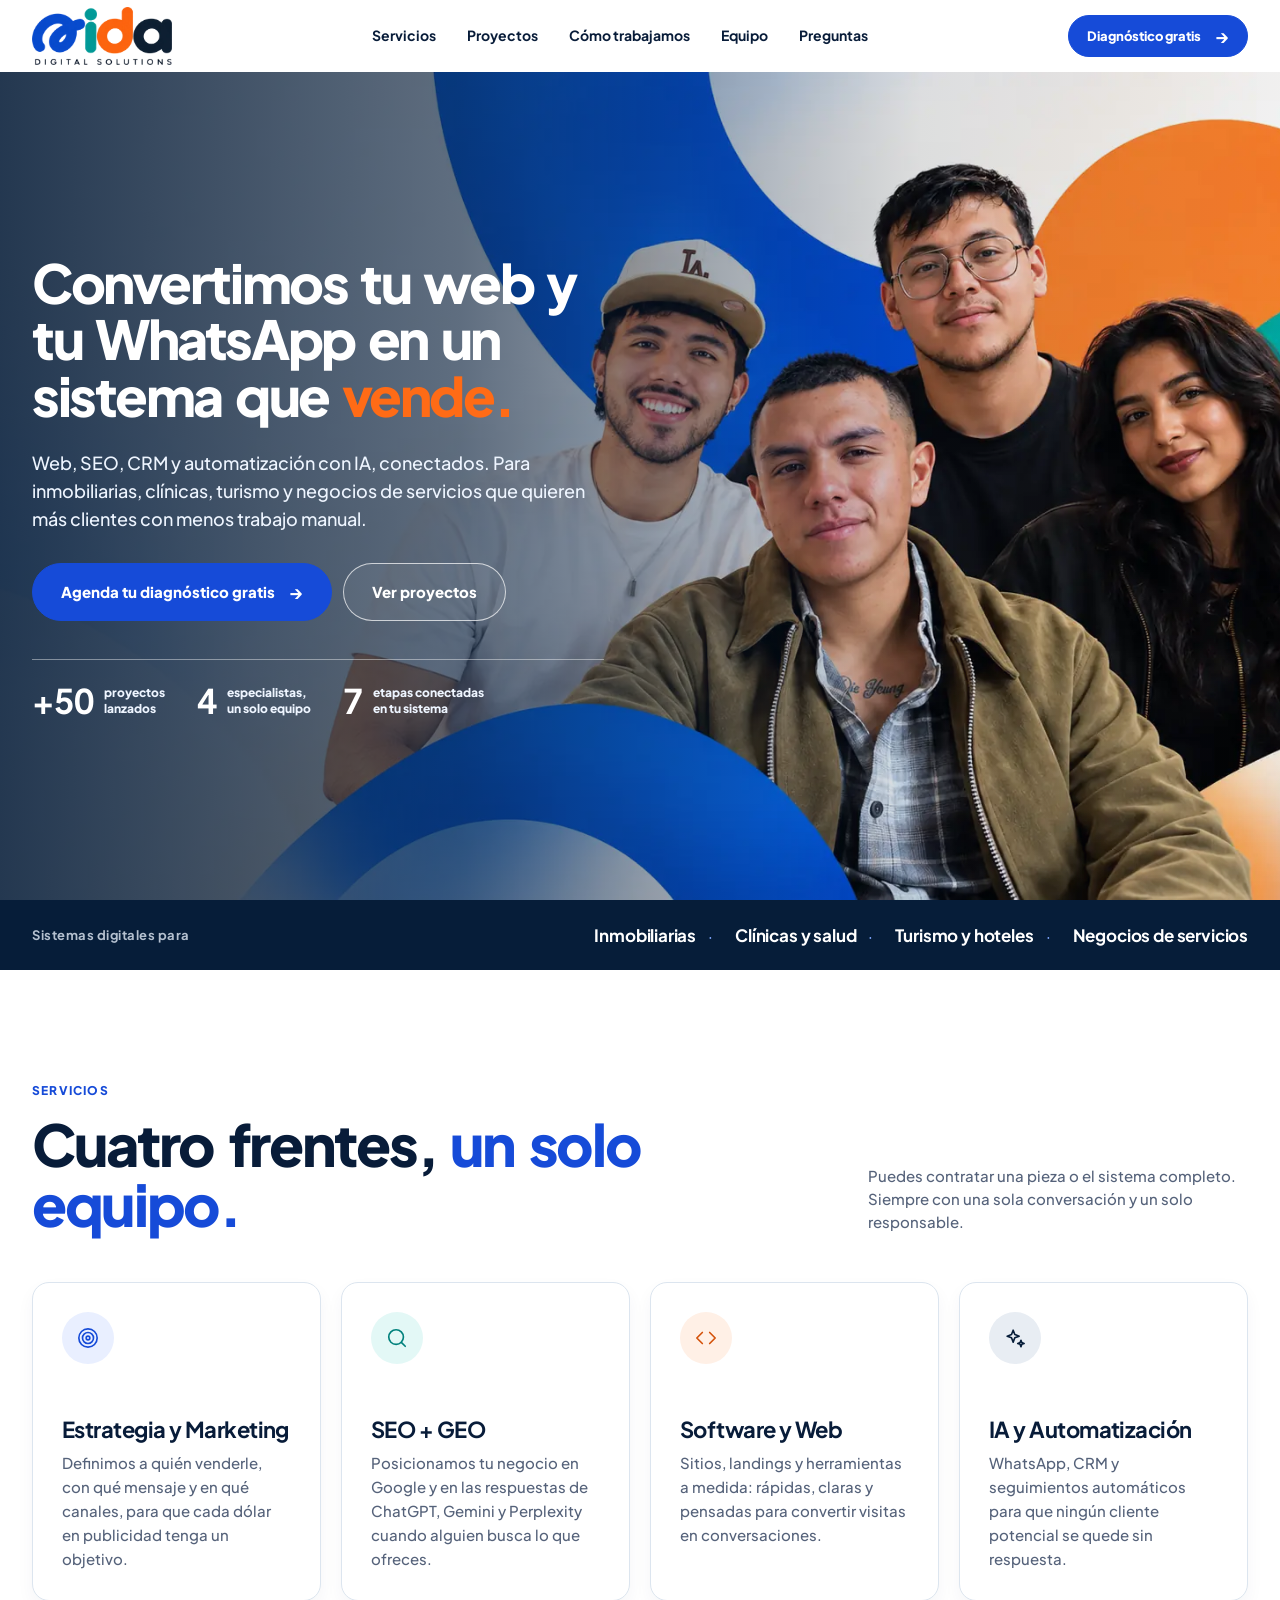
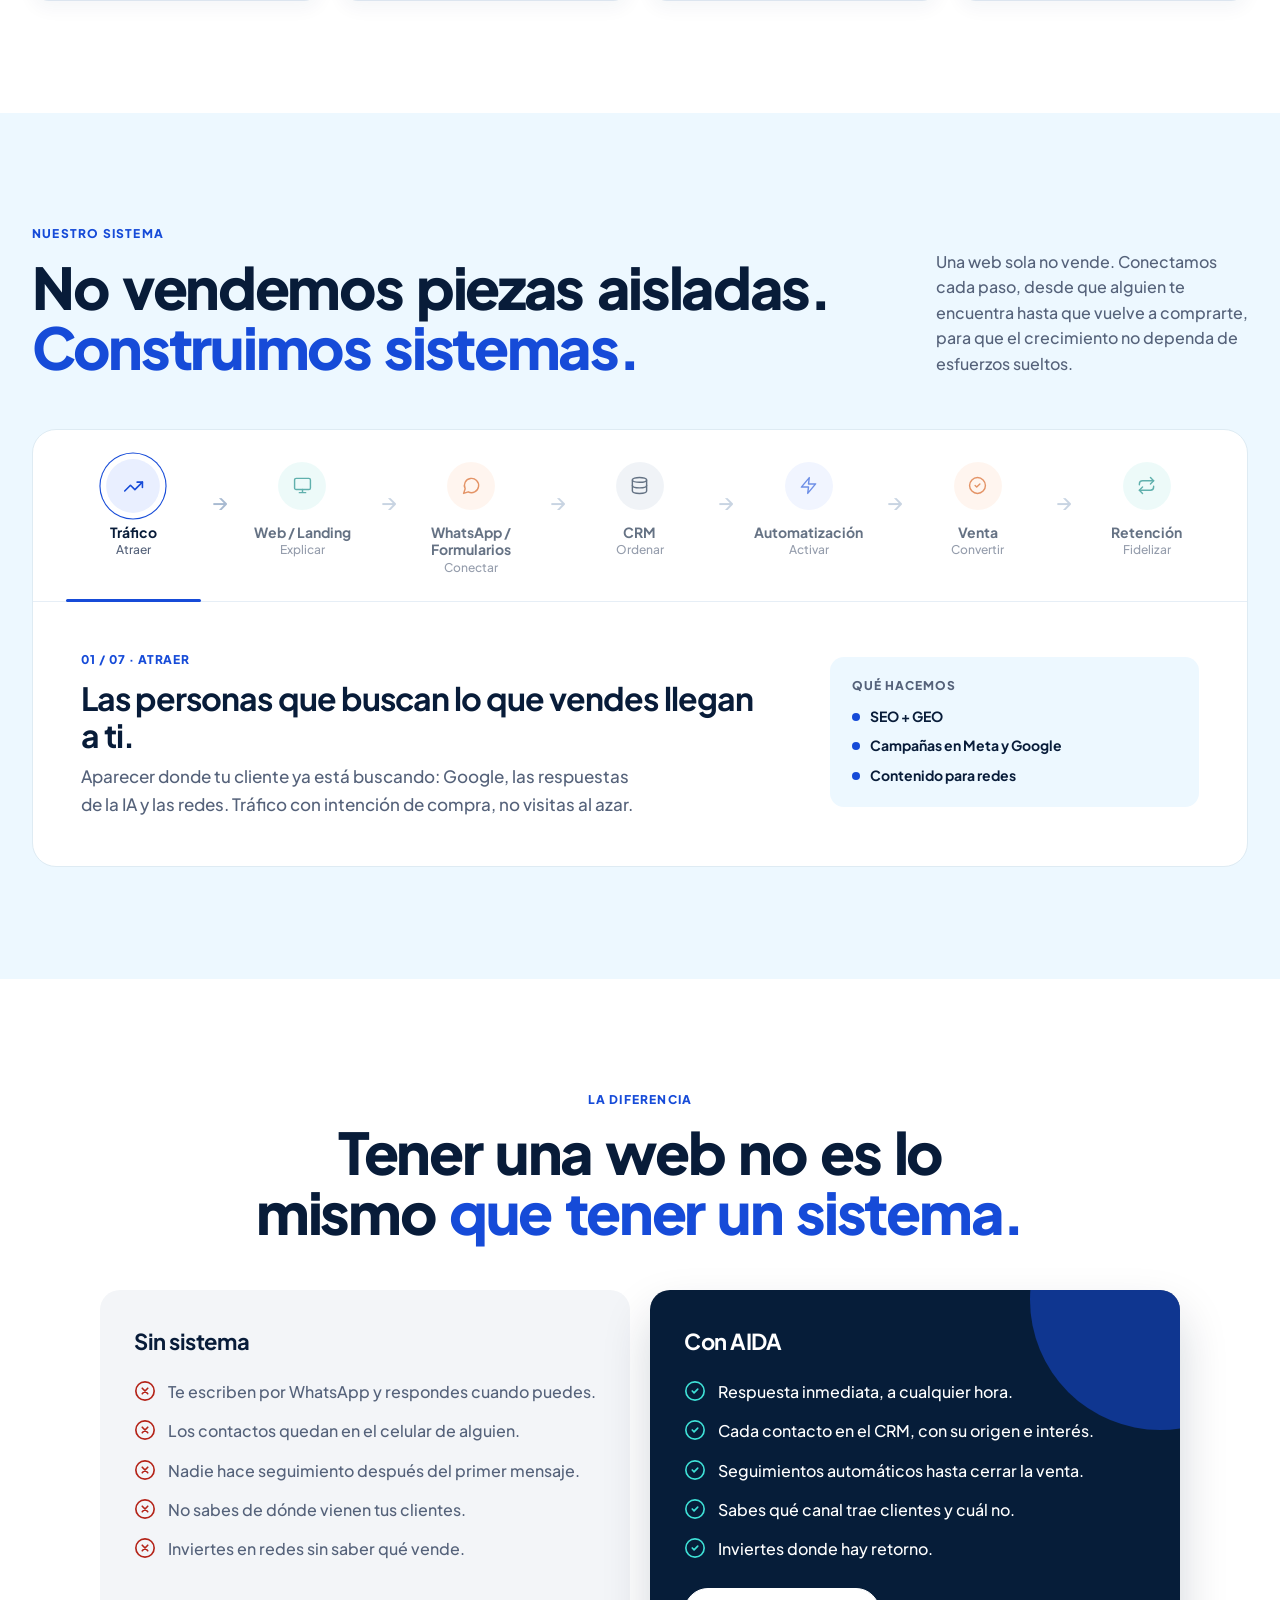
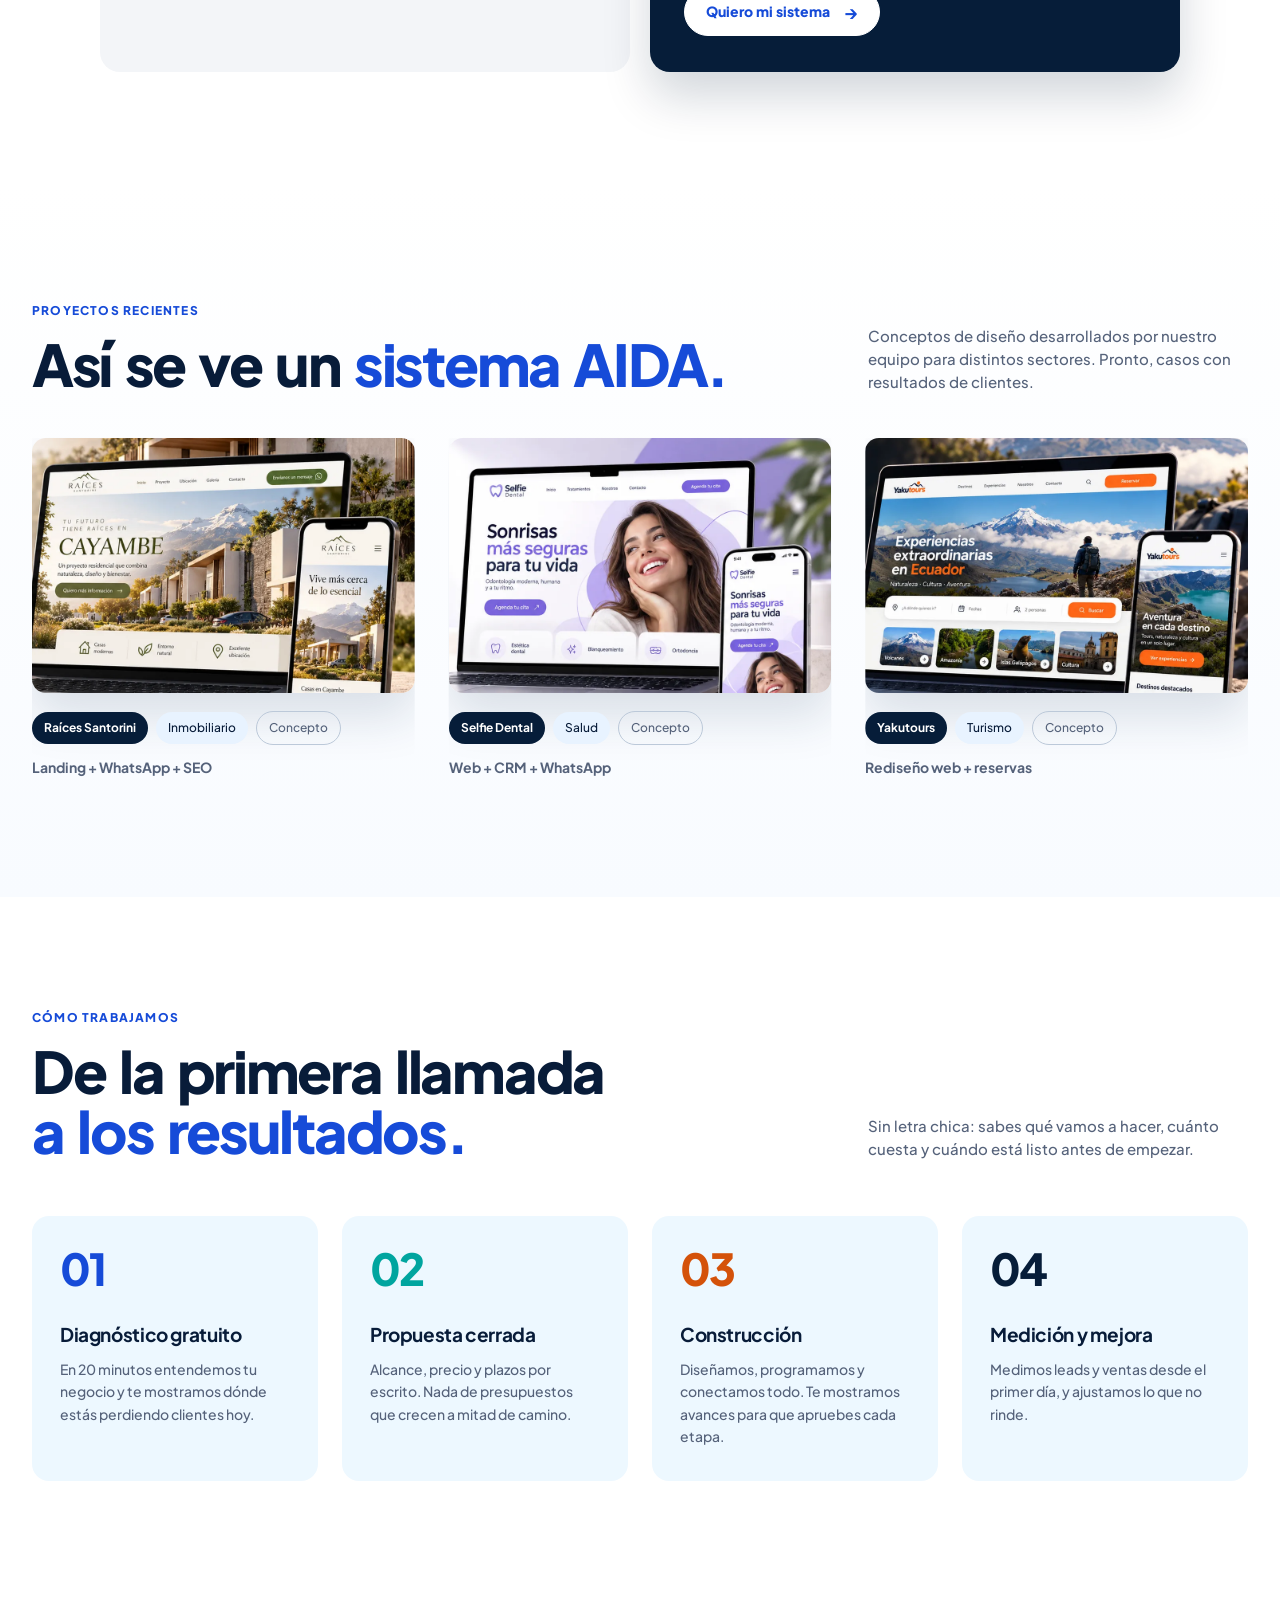
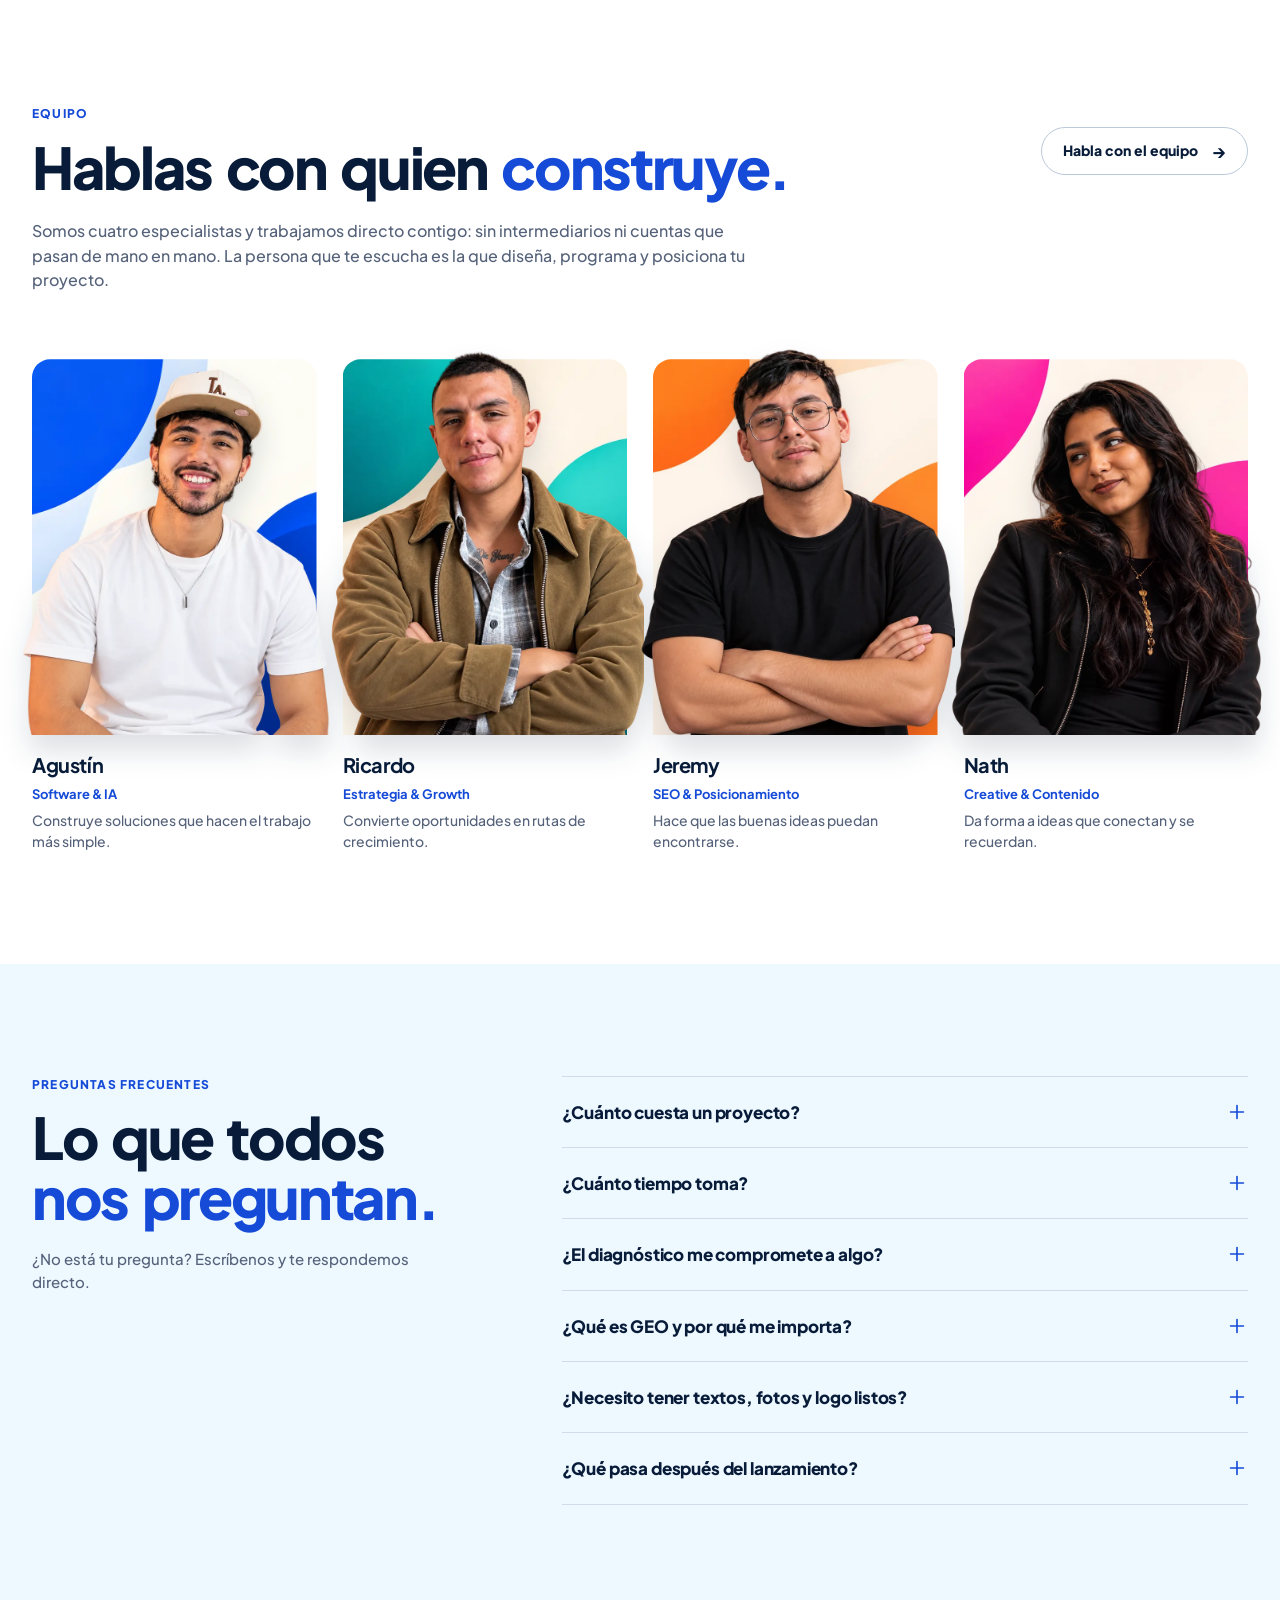
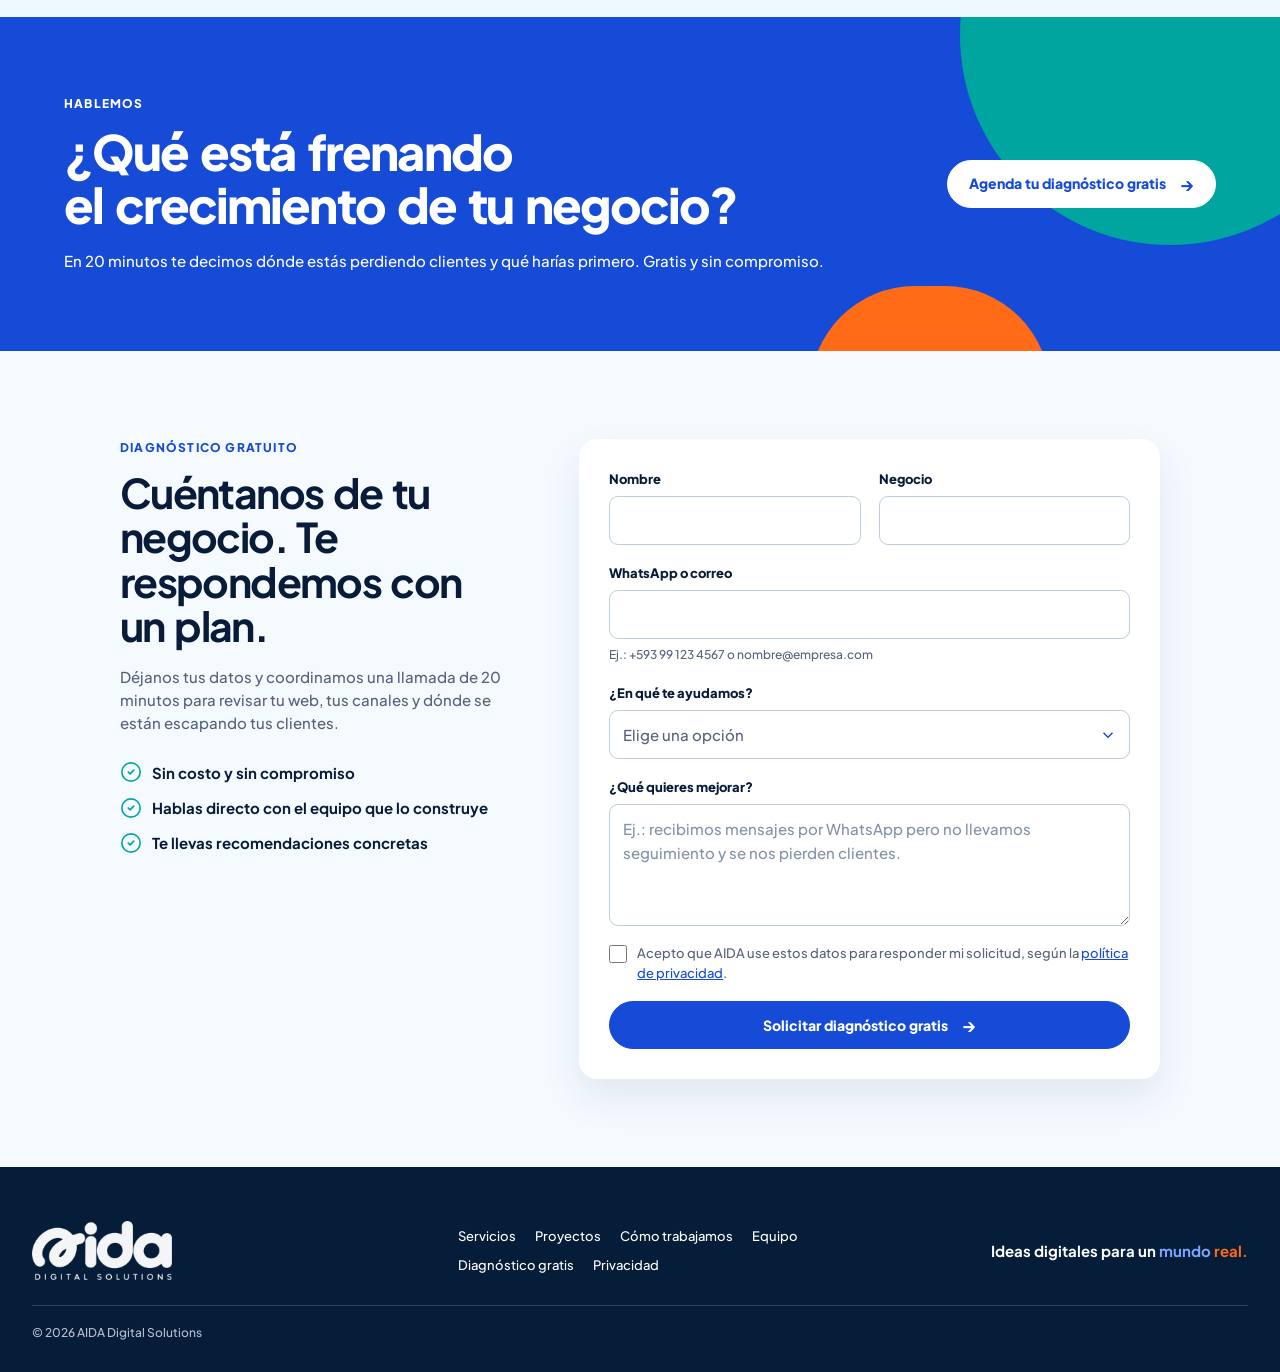
==== index.html @ f5cbf19a "Proyectos como conceptos: quitar métricas no reales Raíces Santorini, Selfie Dental y Yakutours son " ====
<!doctype html>
<html lang="es">
<head>
  <meta charset="UTF-8">
  <meta name="viewport" content="width=device-width, initial-scale=1.0">
  <script>document.documentElement.classList.add('js')</script>
  <title>AIDA Digital Solutions · Web, SEO, CRM y automatización con IA</title>
  <meta name="description" content="Agencia digital en Ecuador: estrategia y marketing, SEO + GEO, desarrollo web y automatización con IA. Conectamos tráfico, web, WhatsApp y CRM en un solo sistema de ventas.">
  <!-- DOMINIO: reemplaza https://example.com por el dominio final aquí, en robots.txt, sitemap.xml y llms.txt. -->
  <link rel="canonical" href="https://example.com/">
  <meta name="theme-color" content="#164bd8">
  <link rel="icon" href="favicon.ico" sizes="48x48">
  <link rel="icon" href="favicon-512.png" type="image/png">
  <link rel="apple-touch-icon" href="apple-touch-icon.png">
  <link rel="manifest" href="site.webmanifest">

  <meta property="og:type" content="website">
  <meta property="og:locale" content="es_EC">
  <meta property="og:site_name" content="AIDA Digital Solutions">
  <meta property="og:title" content="AIDA · Convertimos tu web y tu WhatsApp en un sistema que vende">
  <meta property="og:description" content="Estrategia, SEO, web e IA conectados en un solo sistema para convertir oportunidades digitales en resultados reales.">
  <meta property="og:url" content="https://example.com/">
  <meta property="og:image" content="https://example.com/assets/img/og-image.jpg">
  <meta property="og:image:width" content="1200">
  <meta property="og:image:height" content="630">
  <meta property="og:image:alt" content="Equipo de AIDA Digital Solutions">
  <meta name="twitter:card" content="summary_large_image">

  <link rel="preconnect" href="https://fonts.googleapis.com"><link rel="preconnect" href="https://fonts.gstatic.com" crossorigin>
  <link rel="preload" as="image" href="assets/img/hero-1672.webp" imagesrcset="assets/img/hero-900.webp 900w, assets/img/hero-1672.webp 1672w" imagesizes="100vw" fetchpriority="high">
  <link rel="stylesheet" href="https://fonts.googleapis.com/css2?family=Plus+Jakarta+Sans:wght@500;700;800&display=swap">
  <link rel="stylesheet" href="styles.css">

  <script type="application/ld+json">
  {
    "@context": "https://schema.org",
    "@type": "ProfessionalService",
    "name": "AIDA Digital Solutions",
    "url": "https://example.com/",
    "logo": "https://example.com/assets/img/aida-logo.png",
    "image": "https://example.com/assets/img/og-image.jpg",
    "slogan": "Ideas digitales para un mundo real",
    "description": "Agencia digital de estrategia y marketing, SEO + GEO, desarrollo de software y web, e IA y automatización.",
    "areaServed": "EC",
    "knowsAbout": ["Marketing digital", "SEO", "Generative Engine Optimization", "Desarrollo web", "Automatización", "Inteligencia artificial", "CRM", "WhatsApp Business"],
    "employee": [
      {"@type": "Person", "name": "Agustín", "jobTitle": "Software & IA"},
      {"@type": "Person", "name": "Ricardo", "jobTitle": "Estrategia & Growth"},
      {"@type": "Person", "name": "Jeremy", "jobTitle": "SEO & Posicionamiento"},
      {"@type": "Person", "name": "Nath", "jobTitle": "Creative & Contenido"}
    ]
  }
  </script>
  <script type="application/ld+json">
  {
    "@context": "https://schema.org",
    "@type": "FAQPage",
    "mainEntity": [
      {"@type": "Question", "name": "¿Cuánto cuesta un proyecto?", "acceptedAnswer": {"@type": "Answer", "text": "Depende del alcance. Después del diagnóstico gratuito recibes una propuesta cerrada con precio y plazos, antes de comprometerte a nada."}},
      {"@type": "Question", "name": "¿Cuánto tiempo toma?", "acceptedAnswer": {"@type": "Answer", "text": "Una landing se lanza mucho más rápido que un sistema completo. La propuesta incluye un cronograma por etapas."}},
      {"@type": "Question", "name": "¿El diagnóstico me compromete a algo?", "acceptedAnswer": {"@type": "Answer", "text": "No. Son 20 minutos para entender tu negocio y mostrarte oportunidades concretas, sin compromiso."}},
      {"@type": "Question", "name": "¿Qué es GEO y por qué me importa?", "acceptedAnswer": {"@type": "Answer", "text": "GEO (Generative Engine Optimization) es lograr que tu negocio aparezca en las respuestas de asistentes con IA como ChatGPT, Gemini o Perplexity."}},
      {"@type": "Question", "name": "¿Necesito tener textos, fotos y logo listos?", "acceptedAnswer": {"@type": "Answer", "text": "No. AIDA ayuda con la estrategia, los textos y la parte creativa, y aprovecha el material que ya tengas."}},
      {"@type": "Question", "name": "¿Qué pasa después del lanzamiento?", "acceptedAnswer": {"@type": "Answer", "text": "Se mide cuántos leads y ventas genera el sistema, con opción de acompañamiento continuo en SEO, mejoras y automatizaciones."}}
    ]
  }
  </script>
  <script defer src="/_vercel/insights/script.js"></script>
</head>
<body>
  <svg class="icon-sprite" aria-hidden="true" focusable="false">
    <symbol id="i-target" viewBox="0 0 24 24"><circle cx="12" cy="12" r="10"/><circle cx="12" cy="12" r="6"/><circle cx="12" cy="12" r="2"/></symbol>
    <symbol id="i-search" viewBox="0 0 24 24"><circle cx="11" cy="11" r="8"/><path d="m21 21-4.3-4.3"/></symbol>
    <symbol id="i-code" viewBox="0 0 24 24"><path d="m16 18 6-6-6-6"/><path d="m8 6-6 6 6 6"/></symbol>
    <symbol id="i-sparkles" viewBox="0 0 24 24"><path d="M10 3.5 11.8 8.2 16.5 10l-4.7 1.8L10 16.5l-1.8-4.7L3.5 10l4.7-1.8Z"/><path d="M18.5 14.5 19.4 17l2.6.9-2.6.9-.9 2.7-.9-2.7-2.6-.9 2.6-.9Z"/></symbol>
    <symbol id="i-trending" viewBox="0 0 24 24"><path d="m22 7-8.5 8.5-5-5L2 17"/><path d="M16 7h6v6"/></symbol>
    <symbol id="i-monitor" viewBox="0 0 24 24"><rect x="2" y="3" width="20" height="14" rx="2"/><path d="M8 21h8M12 17v4"/></symbol>
    <symbol id="i-message" viewBox="0 0 24 24"><path d="M7.9 20A9 9 0 1 0 4 16.1L2 22Z"/></symbol>
    <symbol id="i-database" viewBox="0 0 24 24"><ellipse cx="12" cy="5" rx="9" ry="3"/><path d="M3 5v14a9 3 0 0 0 18 0V5"/><path d="M3 12a9 3 0 0 0 18 0"/></symbol>
    <symbol id="i-zap" viewBox="0 0 24 24"><path d="M13 2 3 14h9l-1 8 10-12h-9Z"/></symbol>
    <symbol id="i-check" viewBox="0 0 24 24"><circle cx="12" cy="12" r="10"/><path d="m9 12 2 2 4-4"/></symbol>
    <symbol id="i-repeat" viewBox="0 0 24 24"><path d="m17 2 4 4-4 4"/><path d="M3 11v-1a4 4 0 0 1 4-4h14"/><path d="m7 22-4-4 4-4"/><path d="M21 13v1a4 4 0 0 1-4 4H3"/></symbol>
    <symbol id="i-plus" viewBox="0 0 24 24"><path d="M12 5v14M5 12h14"/></symbol>
    <symbol id="i-x" viewBox="0 0 24 24"><circle cx="12" cy="12" r="10"/><path d="m15 9-6 6M9 9l6 6"/></symbol>
  </svg>
  <a class="skip-link" href="#contenido">Saltar al contenido</a>
  <header class="site-header" data-header>
    <div class="header-inner">
      <a class="logo" href="#inicio"><img src="assets/img/aida-logo.webp" width="400" height="167" alt="AIDA Digital Solutions, inicio"></a>
      <button class="menu-toggle" type="button" aria-controls="site-nav" aria-expanded="false"><span class="sr-only" data-menu-label>Abrir menú</span><span aria-hidden="true"></span><span aria-hidden="true"></span></button>
      <nav class="site-nav" id="site-nav" aria-label="Navegación principal">
        <a href="#servicios">Servicios</a><a href="#proyectos">Proyectos</a><a href="#proceso">Cómo trabajamos</a><a href="#nosotros">Equipo</a><a href="#preguntas">Preguntas</a>
      </nav>
      <a class="button button-small header-cta" href="#formulario">Diagnóstico gratis <b aria-hidden="true">→</b></a>
    </div>
  </header>

  <main id="contenido">
    <section class="hero" id="inicio">
      <img class="hero-background" src="assets/img/hero-1672.webp" srcset="assets/img/hero-900.webp 900w, assets/img/hero-1672.webp 1672w" sizes="100vw" width="1672" height="941" alt="El equipo de AIDA Digital Solutions" fetchpriority="high">
      <div class="hero-scrim" aria-hidden="true"></div>
      <div class="hero-copy">
        <h1>Convertimos tu web y tu WhatsApp en un sistema que <em>vende.</em></h1>
        <p>Web, SEO, CRM y automatización con IA, conectados. Para inmobiliarias, clínicas, turismo y negocios de servicios que quieren más clientes con menos trabajo manual.</p>
        <div class="actions"><a class="button" href="#formulario">Agenda tu diagnóstico gratis <b aria-hidden="true">→</b></a><a class="button button-outline" href="#proyectos">Ver proyectos</a></div>
        <ul class="facts">
          <li><strong>+50</strong><span>proyectos<br>lanzados</span></li>
          <li><strong>4</strong><span>especialistas,<br>un solo equipo</span></li>
          <li><strong>7</strong><span>etapas conectadas<br>en tu sistema</span></li>
        </ul>
      </div>
    </section>

    <section class="trust-strip" aria-label="Sectores">
      <div class="trust-inner">
        <p>Sistemas digitales para</p>
        <ul>
          <li><b>Inmobiliarias</b></li>
          <li><b>Clínicas y salud</b></li>
          <li><b>Turismo y hoteles</b></li>
          <li><b>Negocios de servicios</b></li>
        </ul>
      </div>
    </section>

    <section class="services section wrap" id="servicios">
      <div class="section-top reveal"><div><p class="eyebrow">SERVICIOS</p><h2>Cuatro frentes, <span>un solo equipo.</span></h2></div><p class="section-note">Puedes contratar una pieza o el sistema completo. Siempre con una sola conversación y un solo responsable.</p></div>
      <div class="services-grid">
        <article class="service-card reveal reveal-card"><div class="icon blue" aria-hidden="true"><svg><use href="#i-target"/></svg></div><h3>Estrategia y Marketing</h3><p>Definimos a quién venderle, con qué mensaje y en qué canales, para que cada dólar en publicidad tenga un objetivo.</p></article>
        <article class="service-card reveal reveal-card"><div class="icon teal" aria-hidden="true"><svg><use href="#i-search"/></svg></div><h3>SEO + GEO</h3><p>Posicionamos tu negocio en Google y en las respuestas de ChatGPT, Gemini y Perplexity cuando alguien busca lo que ofreces.</p></article>
        <article class="service-card reveal reveal-card"><div class="icon orange" aria-hidden="true"><svg><use href="#i-code"/></svg></div><h3>Software y Web</h3><p>Sitios, landings y herramientas a medida: rápidas, claras y pensadas para convertir visitas en conversaciones.</p></article>
        <article class="service-card reveal reveal-card"><div class="icon navy" aria-hidden="true"><svg><use href="#i-sparkles"/></svg></div><h3>IA y Automatización</h3><p>WhatsApp, CRM y seguimientos automáticos para que ningún cliente potencial se quede sin respuesta.</p></article>
      </div>
    </section>

    <section class="system section" id="sistema">
      <div class="wrap">
        <div class="system-intro reveal"><div><p class="eyebrow">NUESTRO SISTEMA</p><h2>No vendemos piezas aisladas.<br><span>Construimos sistemas.</span></h2></div><p>Una web sola no vende. Conectamos cada paso, desde que alguien te encuentra hasta que vuelve a comprarte, para que el crecimiento no dependa de esfuerzos sueltos.</p></div>
        <div class="system-demo reveal" data-system>
          <div class="flow" role="tablist" aria-label="Etapas del sistema">
            <button class="flow-step" type="button" role="tab" id="stage-tab-1" aria-controls="stage-1" aria-selected="true"><span class="flow-icon blue" aria-hidden="true"><svg><use href="#i-trending"/></svg></span><b>Tráfico</b><small>Atraer</small></button>
            <button class="flow-step" type="button" role="tab" id="stage-tab-2" aria-controls="stage-2" aria-selected="false" tabindex="-1"><span class="flow-icon teal" aria-hidden="true"><svg><use href="#i-monitor"/></svg></span><b>Web / Landing</b><small>Explicar</small></button>
            <button class="flow-step" type="button" role="tab" id="stage-tab-3" aria-controls="stage-3" aria-selected="false" tabindex="-1"><span class="flow-icon orange" aria-hidden="true"><svg><use href="#i-message"/></svg></span><b>WhatsApp / Formularios</b><small>Conectar</small></button>
            <button class="flow-step" type="button" role="tab" id="stage-tab-4" aria-controls="stage-4" aria-selected="false" tabindex="-1"><span class="flow-icon navy" aria-hidden="true"><svg><use href="#i-database"/></svg></span><b>CRM</b><small>Ordenar</small></button>
            <button class="flow-step" type="button" role="tab" id="stage-tab-5" aria-controls="stage-5" aria-selected="false" tabindex="-1"><span class="flow-icon blue" aria-hidden="true"><svg><use href="#i-zap"/></svg></span><b>Automatización</b><small>Activar</small></button>
            <button class="flow-step" type="button" role="tab" id="stage-tab-6" aria-controls="stage-6" aria-selected="false" tabindex="-1"><span class="flow-icon orange" aria-hidden="true"><svg><use href="#i-check"/></svg></span><b>Venta</b><small>Convertir</small></button>
            <button class="flow-step" type="button" role="tab" id="stage-tab-7" aria-controls="stage-7" aria-selected="false" tabindex="-1"><span class="flow-icon teal" aria-hidden="true"><svg><use href="#i-repeat"/></svg></span><b>Retención</b><small>Fidelizar</small></button>
          </div>
          <div class="stage-panels">
            <div class="stage-panel stage-blue" role="tabpanel" id="stage-1" aria-labelledby="stage-tab-1" tabindex="0">
              <div><span class="stage-count">01 / 07 · Atraer</span><h3>Las personas que buscan lo que vendes llegan a ti.</h3><p>Aparecer donde tu cliente ya está buscando: Google, las respuestas de la IA y las redes. Tráfico con intención de compra, no visitas al azar.</p></div>
              <div class="stage-work"><span>Qué hacemos</span><ul><li>SEO + GEO</li><li>Campañas en Meta y Google</li><li>Contenido para redes</li></ul></div>
            </div>
            <div class="stage-panel stage-teal" role="tabpanel" id="stage-2" aria-labelledby="stage-tab-2" tabindex="0">
              <div><span class="stage-count">02 / 07 · Explicar</span><h3>En segundos entienden qué ofreces y por qué tú.</h3><p>Una página rápida y clara que responde las dudas antes de que las pregunten y lleva a una sola acción: escribirte.</p></div>
              <div class="stage-work"><span>Qué hacemos</span><ul><li>Landing o sitio a medida</li><li>Mensajes que convierten</li><li>Rápida en el celular</li></ul></div>
            </div>
            <div class="stage-panel stage-orange" role="tabpanel" id="stage-3" aria-labelledby="stage-tab-3" tabindex="0">
              <div><span class="stage-count">03 / 07 · Conectar</span><h3>Te escriben sin fricción, a cualquier hora.</h3><p>Botones directos a WhatsApp, formularios cortos y respuestas automáticas para que nadie se quede esperando.</p></div>
              <div class="stage-work"><span>Qué hacemos</span><ul><li>WhatsApp Business</li><li>Formularios cortos</li><li>Respuestas con IA</li></ul></div>
            </div>
            <div class="stage-panel stage-navy" role="tabpanel" id="stage-4" aria-labelledby="stage-tab-4" tabindex="0">
              <div><span class="stage-count">04 / 07 · Ordenar</span><h3>Cada contacto queda registrado. Nadie se pierde.</h3><p>Todos los leads en un solo lugar, con su origen, su interés y en qué etapa de la venta están.</p></div>
              <div class="stage-work"><span>Qué hacemos</span><ul><li>CRM configurado</li><li>Etapas de venta</li><li>Origen de cada lead</li></ul></div>
            </div>
            <div class="stage-panel stage-blue" role="tabpanel" id="stage-5" aria-labelledby="stage-tab-5" tabindex="0">
              <div><span class="stage-count">05 / 07 · Activar</span><h3>Los seguimientos ocurren solos.</h3><p>Recordatorios, mensajes de seguimiento y avisos a tu equipo en el momento justo, sin depender de que alguien se acuerde.</p></div>
              <div class="stage-work"><span>Qué hacemos</span><ul><li>Seguimientos automáticos</li><li>Avisos al equipo</li><li>Flujos con n8n + IA</li></ul></div>
            </div>
            <div class="stage-panel stage-orange" role="tabpanel" id="stage-6" aria-labelledby="stage-tab-6" tabindex="0">
              <div><span class="stage-count">06 / 07 · Convertir</span><h3>Tu equipo llega a cada conversación con contexto.</h3><p>Sabes quién es, qué quiere y qué vio antes de hablar. Menos preguntas repetidas, más cierres.</p></div>
              <div class="stage-work"><span>Qué hacemos</span><ul><li>Citas y reservas en línea</li><li>Historial de cada cliente</li><li>Métricas de cierre</li></ul></div>
            </div>
            <div class="stage-panel stage-teal" role="tabpanel" id="stage-7" aria-labelledby="stage-tab-7" tabindex="0">
              <div><span class="stage-count">07 / 07 · Fidelizar</span><h3>Quien compró vuelve y te recomienda.</h3><p>Mensajes post-venta, pedidos de reseña y campañas a tus clientes para que el primer negocio no sea el último.</p></div>
              <div class="stage-work"><span>Qué hacemos</span><ul><li>Reseñas en Google</li><li>Mensajes post-venta</li><li>Campañas a clientes</li></ul></div>
            </div>
          </div>
        </div>
      </div>
    </section>

    <section class="compare section" id="diferencia">
      <div class="wrap">
        <div class="compare-intro reveal"><p class="eyebrow">LA DIFERENCIA</p><h2>Tener una web no es lo mismo <span>que tener un sistema.</span></h2></div>
        <div class="compare-grid">
          <div class="compare-card compare-before reveal reveal-card">
            <h3>Sin sistema</h3>
            <ul>
              <li><svg aria-hidden="true"><use href="#i-x"/></svg>Te escriben por WhatsApp y respondes cuando puedes.</li>
              <li><svg aria-hidden="true"><use href="#i-x"/></svg>Los contactos quedan en el celular de alguien.</li>
              <li><svg aria-hidden="true"><use href="#i-x"/></svg>Nadie hace seguimiento después del primer mensaje.</li>
              <li><svg aria-hidden="true"><use href="#i-x"/></svg>No sabes de dónde vienen tus clientes.</li>
              <li><svg aria-hidden="true"><use href="#i-x"/></svg>Inviertes en redes sin saber qué vende.</li>
            </ul>
          </div>
          <div class="compare-card compare-after reveal reveal-card">
            <h3>Con AIDA</h3>
            <ul>
              <li><svg aria-hidden="true"><use href="#i-check"/></svg>Respuesta inmediata, a cualquier hora.</li>
              <li><svg aria-hidden="true"><use href="#i-check"/></svg>Cada contacto en el CRM, con su origen e interés.</li>
              <li><svg aria-hidden="true"><use href="#i-check"/></svg>Seguimientos automáticos hasta cerrar la venta.</li>
              <li><svg aria-hidden="true"><use href="#i-check"/></svg>Sabes qué canal trae clientes y cuál no.</li>
              <li><svg aria-hidden="true"><use href="#i-check"/></svg>Inviertes donde hay retorno.</li>
            </ul>
            <a class="button button-white" href="#formulario">Quiero mi sistema <b aria-hidden="true">→</b></a>
          </div>
        </div>
      </div>
    </section>

    <section class="cases section" id="proyectos">
      <div class="cases-intro reveal">
        <div><p class="eyebrow">PROYECTOS RECIENTES</p><h2>Así se ve un <span>sistema AIDA.</span></h2></div>
        <p>Conceptos de diseño desarrollados por nuestro equipo para distintos sectores. Pronto, casos con resultados de clientes.</p>
      </div>
      <div class="case-list">
        <article class="case-card reveal reveal-image">
          <img src="assets/img/case-raices.webp" width="960" height="640" loading="lazy" decoding="async" alt="Concepto de landing para Raíces Santorini, proyecto residencial en Cayambe, en laptop y celular">
          <div class="case-meta"><b>Raíces Santorini</b><span>Inmobiliario</span><span class="case-tag">Concepto</span></div>
          <p class="case-scope">Landing + WhatsApp + SEO</p>
        </article>
        <article class="case-card reveal reveal-image">
          <img src="assets/img/case-selfie-dental.webp" width="960" height="640" loading="lazy" decoding="async" alt="Concepto de sitio web para Selfie Dental con agenda de citas, en laptop y celular">
          <div class="case-meta"><b>Selfie Dental</b><span>Salud</span><span class="case-tag">Concepto</span></div>
          <p class="case-scope">Web + CRM + WhatsApp</p>
        </article>
        <article class="case-card reveal reveal-image">
          <img src="assets/img/case-yakutours.webp" width="960" height="640" loading="lazy" decoding="async" alt="Concepto de sitio web para Yakutours con buscador de tours en Ecuador, en laptop y celular">
          <div class="case-meta"><b>Yakutours</b><span>Turismo</span><span class="case-tag">Concepto</span></div>
          <p class="case-scope">Rediseño web + reservas</p>
        </article>
      </div>
    </section>

    <section class="process section" id="proceso">
      <div class="wrap">
        <div class="section-top reveal"><div><p class="eyebrow">CÓMO TRABAJAMOS</p><h2>De la primera llamada<br><span>a los resultados.</span></h2></div><p class="section-note">Sin letra chica: sabes qué vamos a hacer, cuánto cuesta y cuándo está listo antes de empezar.</p></div>
        <ol class="process-steps">
          <li class="reveal reveal-card"><span class="step-number">01</span><h3>Diagnóstico gratuito</h3><p>En 20 minutos entendemos tu negocio y te mostramos dónde estás perdiendo clientes hoy.</p></li>
          <li class="reveal reveal-card"><span class="step-number">02</span><h3>Propuesta cerrada</h3><p>Alcance, precio y plazos por escrito. Nada de presupuestos que crecen a mitad de camino.</p></li>
          <li class="reveal reveal-card"><span class="step-number">03</span><h3>Construcción</h3><p>Diseñamos, programamos y conectamos todo. Te mostramos avances para que apruebes cada etapa.</p></li>
          <li class="reveal reveal-card"><span class="step-number">04</span><h3>Medición y mejora</h3><p>Medimos leads y ventas desde el primer día, y ajustamos lo que no rinde.</p></li>
        </ol>
      </div>
    </section>

    <section class="team section wrap" id="nosotros">
      <div class="team-top reveal"><div><p class="eyebrow">EQUIPO</p><h2>Hablas con quien <span>construye.</span></h2></div><a class="button button-outline" href="#formulario">Habla con el equipo <b aria-hidden="true">→</b></a></div>
      <p class="team-lead reveal">Somos cuatro especialistas y trabajamos directo contigo: sin intermediarios ni cuentas que pasan de mano en mano. La persona que te escucha es la que diseña, programa y posiciona tu proyecto.</p>
      <div class="team-grid">
        <article class="team-card reveal reveal-card"><div class="portrait"><img class="portrait-bg" src="assets/img/team-agustin-bg.webp" width="720" height="900" loading="lazy" decoding="async" alt=""><img class="portrait-person" src="assets/img/team-agustin.webp" width="800" height="1000" loading="lazy" decoding="async" alt="Retrato de Agustín"></div><h3>Agustín</h3><strong>Software &amp; IA</strong><p>Construye soluciones que hacen el trabajo más simple.</p></article>
        <article class="team-card reveal reveal-card"><div class="portrait"><img class="portrait-bg" src="assets/img/team-ricardo-bg.webp" width="720" height="900" loading="lazy" decoding="async" alt=""><img class="portrait-person" src="assets/img/team-ricardo.webp" width="800" height="1000" loading="lazy" decoding="async" alt="Retrato de Ricardo"></div><h3>Ricardo</h3><strong>Estrategia &amp; Growth</strong><p>Convierte oportunidades en rutas de crecimiento.</p></article>
        <article class="team-card reveal reveal-card"><div class="portrait"><img class="portrait-bg" src="assets/img/team-jeremy-bg.webp" width="720" height="900" loading="lazy" decoding="async" alt=""><img class="portrait-person" src="assets/img/team-jeremy.webp" width="800" height="1000" loading="lazy" decoding="async" alt="Retrato de Jeremy"></div><h3>Jeremy</h3><strong>SEO &amp; Posicionamiento</strong><p>Hace que las buenas ideas puedan encontrarse.</p></article>
        <article class="team-card reveal reveal-card"><div class="portrait"><img class="portrait-bg" src="assets/img/team-nath-bg.webp" width="720" height="900" loading="lazy" decoding="async" alt=""><img class="portrait-person" src="assets/img/team-nath.webp" width="800" height="1000" loading="lazy" decoding="async" alt="Retrato de Nath"></div><h3>Nath</h3><strong>Creative &amp; Contenido</strong><p>Da forma a ideas que conectan y se recuerdan.</p></article>
      </div>
    </section>

    <section class="faq section" id="preguntas">
      <div class="wrap faq-inner">
        <div class="reveal"><p class="eyebrow">PREGUNTAS FRECUENTES</p><h2>Lo que todos <span>nos preguntan.</span></h2><p class="section-note">¿No está tu pregunta? Escríbenos y te respondemos directo.</p></div>
        <div class="faq-list reveal">
          <details><summary>¿Cuánto cuesta un proyecto?<svg aria-hidden="true"><use href="#i-plus"/></svg></summary><p>Depende del alcance: una landing no cuesta lo mismo que un sistema completo con CRM y automatizaciones. Después del diagnóstico gratuito recibes una propuesta cerrada con precio y plazos, antes de comprometerte a nada.</p></details>
          <details><summary>¿Cuánto tiempo toma?<svg aria-hidden="true"><use href="#i-plus"/></svg></summary><p>Una landing se lanza mucho más rápido que un sistema completo. En la propuesta te damos un cronograma por etapas, y trabajamos por partes para que empieces a ver resultados antes de terminar todo.</p></details>
          <details><summary>¿El diagnóstico me compromete a algo?<svg aria-hidden="true"><use href="#i-plus"/></svg></summary><p>No. Son 20 minutos para entender tu negocio y mostrarte oportunidades concretas. Si después quieres trabajar con nosotros, genial; si no, te llevas el análisis igual.</p></details>
          <details><summary>¿Qué es GEO y por qué me importa?<svg aria-hidden="true"><use href="#i-plus"/></svg></summary><p>GEO (Generative Engine Optimization) es lograr que tu negocio aparezca en las respuestas de asistentes con IA como ChatGPT, Gemini o Perplexity. Cada vez más personas preguntan ahí antes que en Google, y los negocios que aparecen primero se llevan esos clientes.</p></details>
          <details><summary>¿Necesito tener textos, fotos y logo listos?<svg aria-hidden="true"><use href="#i-plus"/></svg></summary><p>No. Te ayudamos con la estrategia, los textos y la parte creativa. Si ya tienes material, lo aprovechamos.</p></details>
          <details><summary>¿Qué pasa después del lanzamiento?<svg aria-hidden="true"><use href="#i-plus"/></svg></summary><p>Medimos cuántos leads y ventas genera el sistema. Podemos seguir acompañándote con SEO, mejoras y nuevas automatizaciones, o dejarte todo documentado para que tu equipo lo maneje.</p></details>
        </div>
      </div>
    </section>

    <section class="cta" id="contacto">
      <div class="wrap cta-inner reveal">
        <div><p class="eyebrow">HABLEMOS</p><h2>¿Qué está frenando<br>el crecimiento de tu negocio?</h2><p>En 20 minutos te decimos dónde estás perdiendo clientes y qué harías primero. Gratis y sin compromiso.</p></div>
        <div class="cta-actions"><a class="button button-white" href="#formulario">Agenda tu diagnóstico gratis <b aria-hidden="true">→</b></a><a class="button button-ghost" data-whatsapp-link hidden>Escríbenos por WhatsApp</a></div>
      </div>
    </section>

    <section class="contact-form-section" id="formulario" aria-labelledby="form-title">
      <div class="contact-form-wrap">
        <div class="contact-form-copy reveal">
          <p class="eyebrow">DIAGNÓSTICO GRATUITO</p>
          <h2 id="form-title">Cuéntanos de tu negocio. Te respondemos con un plan.</h2>
          <p>Déjanos tus datos y coordinamos una llamada de 20 minutos para revisar tu web, tus canales y dónde se están escapando tus clientes.</p>
          <ul class="form-benefits">
            <li><svg aria-hidden="true"><use href="#i-check"/></svg>Sin costo y sin compromiso</li>
            <li><svg aria-hidden="true"><use href="#i-check"/></svg>Hablas directo con el equipo que lo construye</li>
            <li><svg aria-hidden="true"><use href="#i-check"/></svg>Te llevas recomendaciones concretas</li>
          </ul>
          <a class="button button-outline booking-link" data-booking-link hidden>Prefiero elegir día y hora <b aria-hidden="true">→</b></a>
          <ul class="contact-links" data-contact-links hidden></ul>
        </div>
        <form class="contact-form reveal" data-contact-form novalidate>
          <div class="form-field"><label for="contact-name">Nombre</label><input id="contact-name" name="name" autocomplete="name" required></div>
          <div class="form-field"><label for="contact-business">Negocio</label><input id="contact-business" name="business" autocomplete="organization" required></div>
          <div class="form-field form-field-full"><label for="contact-channel">WhatsApp o correo</label><input id="contact-channel" name="channel" autocomplete="off" inputmode="email" aria-describedby="contact-channel-hint" required><small id="contact-channel-hint">Ej.: +593 99 123 4567 o nombre@empresa.com</small></div>
          <div class="form-field form-field-full"><label for="contact-service">¿En qué te ayudamos?</label>
            <select id="contact-service" name="service" required>
              <option value="" disabled selected>Elige una opción</option>
              <option>Web o landing</option>
              <option>SEO + GEO</option>
              <option>WhatsApp, CRM y automatización</option>
              <option>Estrategia y marketing</option>
              <option>El sistema completo</option>
              <option>Aún no lo sé</option>
            </select>
          </div>
          <div class="form-field form-field-full"><label for="contact-context">¿Qué quieres mejorar?</label><textarea id="contact-context" name="context" rows="4" placeholder="Ej.: recibimos mensajes por WhatsApp pero no llevamos seguimiento y se nos pierden clientes." required></textarea></div>
          <div class="form-trap" aria-hidden="true"><label for="contact-website">No completar</label><input id="contact-website" name="website" tabindex="-1" autocomplete="off"></div>
          <label class="form-consent form-field-full"><input type="checkbox" name="consent" required><span>Acepto que AIDA use estos datos para responder mi solicitud, según la <a href="privacidad.html">política de privacidad</a>.</span></label>
          <p class="form-message" role="status" aria-live="polite"></p>
          <button class="button" type="submit">Solicitar diagnóstico gratis <b aria-hidden="true">→</b></button>
        </form>
      </div>
    </section>
  </main>

  <footer>
    <div class="wrap footer-inner">
      <a class="logo footer-logo" href="#inicio"><img src="assets/img/aida-logo.webp" width="400" height="167" loading="lazy" alt="AIDA Digital Solutions, inicio"></a>
      <nav aria-label="Navegación de pie"><a href="#servicios">Servicios</a><a href="#proyectos">Proyectos</a><a href="#proceso">Cómo trabajamos</a><a href="#nosotros">Equipo</a><a href="#formulario">Diagnóstico gratis</a><a href="privacidad.html">Privacidad</a></nav>
      <p>Ideas digitales para un <span>mundo <em>real.</em></span></p>
      <ul class="contact-links contact-links-footer" data-contact-links hidden></ul>
      <small>© <span data-year>2026</span> AIDA Digital Solutions</small>
    </div>
  </footer>

  <a class="whatsapp-float" data-whatsapp-link hidden aria-label="Escríbenos por WhatsApp"><svg viewBox="0 0 24 24" aria-hidden="true"><path d="M12 2a10 10 0 0 0-8.6 15.1L2 22l5-1.3A10 10 0 1 0 12 2Zm0 18.2a8.2 8.2 0 0 1-4.2-1.2l-.3-.2-3 .8.8-2.9-.2-.3A8.2 8.2 0 1 1 12 20.2Zm4.5-6.1c-.2-.1-1.5-.7-1.7-.8-.2-.1-.4-.1-.6.1l-.8 1c-.1.2-.3.2-.5.1a6.7 6.7 0 0 1-3.3-2.9c-.3-.4.2-.4.7-1.4.1-.2 0-.3 0-.4l-.8-1.8c-.2-.5-.4-.4-.6-.4h-.5a1 1 0 0 0-.7.3 3 3 0 0 0-.9 2.2 5.2 5.2 0 0 0 1.1 2.7 11.8 11.8 0 0 0 4.5 4c1.7.7 2.3.8 3.2.6.5-.1 1.5-.6 1.7-1.2.2-.6.2-1.1.2-1.2-.1-.1-.3-.2-.5-.3Z"/></svg></a>

  <div class="mobile-cta" data-mobile-cta>
    <a class="button" href="#formulario">Diagnóstico gratis <b aria-hidden="true">→</b></a>
    <a class="mobile-cta-wa" data-whatsapp-link hidden aria-label="Escríbenos por WhatsApp"><svg viewBox="0 0 24 24" aria-hidden="true"><use href="#i-message"/></svg></a>
  </div>

  <script src="app.js"></script>
</body>
</html>
---- styles.css ----
:root {
  --blue: #164bd8;
  --teal: #00a59f;
  --orange: #ff6b16;
  --navy: #061d39;
  --ink: #081c39;
  --muted: #55627a;
  --pale: #edf8ff;
  --line: #dce5ef;
  --ease: cubic-bezier(.16, 1, .3, 1);
  --edge: max(24px, calc((100% - 1280px) / 2));
  --sans: "Plus Jakarta Sans", system-ui, -apple-system, "Segoe UI", sans-serif;
}

/* base */
* { box-sizing: border-box }
[hidden] { display: none !important }
html { scroll-behavior: smooth; overflow-x: clip }
body { margin: 0; overflow-x: clip; background: #fff; color: var(--ink); font: 500 15px/1.55 var(--sans) }
img { max-width: 100% }
a { color: inherit; text-decoration: none }
button { font: inherit; cursor: pointer }
section[id] { scroll-margin-top: 72px }
.wrap { width: min(1280px, calc(100% - 48px)); margin-inline: auto }
.section { padding: 88px 0 }
.skip-link { position: fixed; left: 16px; top: -60px; z-index: 100; padding: 10px 16px; background: var(--blue); color: #fff }
.skip-link:focus { top: 16px }
a:focus-visible, button:focus-visible, input:focus-visible { outline: 3px solid var(--orange); outline-offset: 3px }
.sr-only { position: absolute; width: 1px; height: 1px; padding: 0; margin: -1px; overflow: hidden; clip: rect(0, 0, 0, 0); white-space: nowrap; border: 0 }
.eyebrow { margin: 0 0 13px; color: var(--blue); font-size: 12px; letter-spacing: .1em; font-weight: 800 }

/* buttons */
.button {
  display: inline-flex; align-items: center; justify-content: center; gap: 14px;
  min-height: 48px; padding: 12px 21px;
  border: 1px solid var(--blue); border-radius: 999px;
  background: var(--blue); color: #fff; font-size: 14px; font-weight: 800;
  transition: transform 180ms var(--ease), background-color 180ms var(--ease), color 180ms var(--ease), border-color 180ms var(--ease), box-shadow 180ms var(--ease);
}
.button b { font-size: 18px; line-height: 0; transition: transform 180ms var(--ease) }
.button:disabled { opacity: .6; cursor: progress }
.button-small { min-height: 42px; padding: 9px 18px; font-size: 13px }
.button-outline { background: #fff; color: var(--ink); border-color: #bcc9d9 }
.button-white { background: #fff; border-color: #fff; color: var(--blue) }
.button-ghost { background: transparent; border-color: rgba(255, 255, 255, .7); color: #fff }

/* navigation */
.site-header { height: 72px; position: sticky; top: 0; z-index: 20; background: rgba(255, 255, 255, .94); border-bottom: 1px solid transparent; backdrop-filter: blur(12px); transition: border-color 180ms var(--ease) }
.site-header.is-scrolled { border-color: var(--line) }
.header-inner { height: 72px; width: min(1280px, calc(100% - 48px)); margin: auto; display: flex; align-items: center; justify-content: space-between }
.logo { display: block; flex: none }
.logo img { display: block; width: 140px; height: auto }
.site-nav { display: flex; align-items: center; gap: 31px; font-size: 14px; font-weight: 700 }
.site-nav a { position: relative; white-space: nowrap; padding: 5px 0; transition: color 180ms var(--ease) }
.site-nav a::after { content: ""; position: absolute; left: 0; right: 0; bottom: 0; height: 2px; background: var(--orange); transform: scaleX(0); transform-origin: left; transition: transform 180ms var(--ease) }
.menu-toggle { display: none }

/* hero: the supplied 16:9 artwork owns the complete section */
.hero { min-height: calc(100dvh - 72px); position: relative; isolation: isolate; display: flex; align-items: center; overflow: hidden; background: var(--navy); padding: 68px var(--edge) }
.hero-background, .hero-scrim { position: absolute; inset: 0; width: 100%; height: 100% }
.hero-background { z-index: -2; object-fit: cover; object-position: center }
.hero-scrim { z-index: -1; background: linear-gradient(90deg, rgba(6, 29, 57, .88) 0%, rgba(6, 29, 57, .64) 36%, rgba(6, 29, 57, .12) 72%, rgba(6, 29, 57, .05) 100%) }
.hero h1, .section h2, .cta h2 { margin: 0; font-size: clamp(42px, 4.25vw, 64px); line-height: 1.08; letter-spacing: -.04em; word-spacing: .1em; font-weight: 800 }
.hero h1 { color: #fff }
.section h2 span { color: var(--blue) }
.hero h1 em, .section h2 em, footer em { color: var(--orange); font-style: normal }
.hero-copy { position: relative; z-index: 2; width: min(560px, 48%) }
.hero-copy > p { max-width: 475px; margin: 24px 0 26px; color: #eef5ff; font-size: 16px }
.actions { display: flex; gap: 11px; flex-wrap: wrap }
.hero .button-outline { background: rgba(255, 255, 255, .06); border-color: rgba(255, 255, 255, .7); color: #fff }
.facts { display: flex; flex-wrap: wrap; list-style: none; border-top: 1px solid rgba(255, 255, 255, .42) }
.facts span { white-space: nowrap }
.facts li { display: flex; align-items: center }
.facts strong { color: #fff; line-height: 1 }
.facts span { color: #eef5ff; font-weight: 800; line-height: 1.3 }

/* shared full-width section shells */
.services.wrap, .team.wrap { width: 100%; padding-inline: var(--edge) }
.services > *, .team > * { width: min(1280px, 100%); margin-inline: auto }
.section-top, .team-top { display: flex; justify-content: space-between; align-items: end; gap: 25px }

/* services */
.services { background: #fff }
.services-grid { margin-top: 34px; display: grid; grid-template-columns: repeat(4, minmax(0, 1fr)); gap: 15px }
.service-card { min-height: 244px; position: relative; padding: 22px; border: 1px solid var(--line); border-radius: 17px; background: #fff; box-shadow: 0 8px 18px rgba(18, 47, 85, .045); transition: transform 180ms var(--ease), box-shadow 180ms var(--ease), border-color 180ms var(--ease) }
.icon, .flow-icon { display: grid; place-items: center; width: 42px; height: 42px; border-radius: 50% }
.icon-sprite { position: absolute; width: 0; height: 0; overflow: hidden }
.icon svg, .flow-icon svg, .form-benefits svg, .faq summary svg { width: 22px; height: 22px; fill: none; stroke: currentColor; stroke-width: 1.8; stroke-linecap: round; stroke-linejoin: round }
.flow-icon svg { width: 19px; height: 19px }
.section-note { max-width: 380px; margin: 0; color: var(--muted); font-size: 15px }
.blue { background: #e9efff; color: var(--blue) }
.teal { background: #e3f8f6; color: #00817c }
.orange { background: #fff0e6; color: #d4520a }
.navy { background: #e8edf3; color: var(--navy) }
.service-card h3 { margin: 34px 0 8px; font-size: 18px; line-height: 1.25; letter-spacing: -.025em }
.service-card p { margin: 0; color: var(--muted); font-size: 13px; line-height: 1.6 }

/* system */
.system { padding: 80px var(--edge); background: var(--pale) }
.system .wrap { width: min(1280px, 100%) }
.system-intro { display: grid; grid-template-columns: 1fr 320px; gap: 40px; align-items: end }
.system-intro > p { margin: 0; color: var(--muted); font-size: 14px }
.system-demo { margin-top: 38px; background: #fff; border: 1px solid #deebf3; border-radius: 18px; overflow: hidden }
.flow { padding: 14px 10px 0; display: grid; grid-template-columns: repeat(7, minmax(0, 1fr)); border-bottom: 1px solid #e6eef6 }
.flow-step { --stage-color: var(--blue); min-width: 0; position: relative; padding: 10px 8px 18px; border: 0; background: transparent; color: var(--ink); text-align: center; display: flex; flex-direction: column; align-items: center; opacity: .62; transition: opacity 220ms var(--ease) }
.flow-step:not(:last-child)::after { content: "→"; position: absolute; right: -9px; top: 26px; color: #a8bad1; font-size: 18px }
.flow-step::before { content: ""; position: absolute; left: 10%; right: 10%; bottom: -1px; height: 3px; border-radius: 3px; background: var(--stage-color); transform: scaleX(0); transform-origin: left }
.flow-step[aria-selected="true"] { opacity: 1 }
.flow-step[aria-selected="true"]::before { transform: scaleX(1); transition: transform 300ms var(--ease) }
.system-demo.is-playing .flow-step[aria-selected="true"]::before { transform: scaleX(0); animation: stage-progress var(--stage-duration, 6s) linear forwards }
@keyframes stage-progress { to { transform: scaleX(1) } }
.flow-step:focus-visible { outline-offset: -3px }
.flow-step:nth-child(2), .flow-step:nth-child(7) { --stage-color: var(--teal) }
.flow-step:nth-child(3), .flow-step:nth-child(6) { --stage-color: var(--orange) }
.flow-step:nth-child(4) { --stage-color: var(--navy) }
.flow-icon { width: 36px; height: 36px; margin-bottom: 10px; transition: transform 220ms var(--ease), box-shadow 220ms var(--ease) }
.flow-step[aria-selected="true"] .flow-icon { transform: scale(1.12); box-shadow: 0 0 0 5px #fff, 0 0 0 6px currentColor }
.flow-step b { font-size: 13px; line-height: 1.25 }
.flow-step small { color: var(--muted); font-size: 12px }
.stage-panel { --stage-color: var(--blue); display: grid; grid-template-columns: minmax(0, 1.3fr) minmax(240px, .7fr); gap: 40px; align-items: center; padding: 34px 36px 38px }
.stage-panel + .stage-panel { border-top: 1px solid #e6eef6 }
.js .stage-panel + .stage-panel { border-top: 0 }
.stage-panel.is-entering { animation: stage-in 420ms var(--ease) }
@keyframes stage-in { from { opacity: 0; transform: translateY(8px) } }
.stage-teal { --stage-color: #00817c }
.stage-orange { --stage-color: #d4520a }
.stage-navy { --stage-color: var(--navy) }
.stage-count { color: var(--stage-color); font-size: 12px; font-weight: 800; letter-spacing: .08em; text-transform: uppercase }
.stage-panel h3 { margin: 10px 0 10px; font-size: 26px; line-height: 1.15; letter-spacing: -.03em }
.stage-panel p { margin: 0; max-width: 560px; color: var(--muted); font-size: 15px; line-height: 1.6 }
.stage-work { padding: 20px 22px; border-radius: 14px; background: var(--pale) }
.stage-work span { display: block; margin-bottom: 10px; font-size: 12px; font-weight: 800; letter-spacing: .08em; text-transform: uppercase; color: var(--muted) }
.stage-work ul { display: grid; gap: 8px; margin: 0; padding: 0; list-style: none }
.stage-work li { display: flex; align-items: center; gap: 10px; font-size: 14px; font-weight: 700 }
.stage-work li::before { content: ""; flex: none; width: 8px; height: 8px; border-radius: 50%; background: var(--stage-color) }

/* compare */
.compare { background: #fff }
.compare-intro { text-align: center; max-width: 1000px; margin: 0 auto }
.compare-intro h2 { text-wrap: balance }
.compare-grid { margin-top: 48px; display: grid; grid-template-columns: repeat(2, minmax(0, 1fr)); gap: 20px; max-width: 1080px; margin-inline: auto }
.compare-card { padding: 34px 34px 36px; border-radius: 20px }
.compare-card h3 { margin: 0 0 22px; font-size: 22px; letter-spacing: -.02em }
.compare-card ul { display: grid; gap: 16px; margin: 0; padding: 0; list-style: none }
.compare-card li { display: flex; gap: 12px; align-items: flex-start; font-size: 16px; line-height: 1.45 }
.compare-card svg { flex: none; width: 22px; height: 22px; margin-top: 0; fill: none; stroke: currentColor; stroke-width: 1.8; stroke-linecap: round; stroke-linejoin: round }
.compare-before { background: #f3f5f8; color: var(--muted) }
.compare-before h3 { color: var(--ink) }
.compare-before svg { color: #b42318 }
.compare-after { background: var(--navy); color: #fff; position: relative; overflow: hidden; box-shadow: 0 24px 48px rgba(6, 29, 57, .18) }
.compare-after::before { content: ""; position: absolute; width: 260px; height: 260px; right: -110px; top: -120px; border-radius: 50%; background: var(--blue); opacity: .55 }
.compare-after > * { position: relative }
.compare-after svg { color: #3ee0d6 }
.compare-after .button { margin-top: 28px }

/* cases */
.cases { padding: 88px var(--edge); background: linear-gradient(180deg, #fff 0%, #f8fbff 100%) }
.cases-intro, .case-list { width: min(1280px, 100%); margin-inline: auto }
.cases-intro { display: flex; justify-content: space-between; align-items: end; gap: 40px; margin-bottom: 44px }
.cases-intro > p { max-width: 380px; margin: 0; color: var(--muted); font-size: 15px }
.case-list { display: grid; grid-template-columns: repeat(3, minmax(0, 1fr)); gap: 28px }
.case-card { min-width: 0; transition: transform 220ms var(--ease) }
.case-card img { display: block; width: 100%; height: auto; border-radius: 14px; box-shadow: 0 24px 48px rgba(18, 47, 85, .14); transition: box-shadow 220ms var(--ease) }
.case-meta { display: flex; gap: 8px; align-items: center; margin-top: 18px }
.case-meta span, .case-meta b { padding: 7px 12px; border-radius: 999px; background: #e8f3ff; font-size: 12px }
.case-meta b { background: var(--navy); color: #fff }
.case-meta .case-tag { background: transparent; border: 1px solid #bcc9d9; color: var(--muted) }
.case-scope { margin: 12px 0 0; color: var(--muted); font-size: 14px; font-weight: 700 }
.case-result { margin: 4px 0 0; font-size: 14px }
.case-result strong { margin-right: 4px; color: var(--blue); font-size: 22px; letter-spacing: -.02em }

/* trust strip */
.trust-strip { padding: 22px var(--edge); background: var(--navy); color: #fff }
.trust-inner { width: min(1280px, 100%); margin: auto; display: flex; align-items: center; justify-content: space-between; gap: 18px 40px; flex-wrap: wrap }
.trust-inner p { margin: 0; color: #b5c1d0; font-size: 13px; font-weight: 700; letter-spacing: .04em }
.trust-inner ul { display: flex; flex-wrap: wrap; gap: 10px 12px; margin: 0; padding: 0; list-style: none }
.trust-inner li { display: flex; align-items: baseline; gap: 10px }
.trust-inner b { font-size: 17px; letter-spacing: -.01em }
.trust-inner li + li::before { content: "·"; margin-right: 12px; color: #7fa6ff }

/* process */
.process { background: #fff }
.process-steps { margin: 44px 0 0; padding: 0; list-style: none; display: grid; grid-template-columns: repeat(4, minmax(0, 1fr)); gap: 20px }
.process-steps li { padding: 26px 24px 28px; border-radius: 17px; background: var(--pale); position: relative }
.step-number { display: block; margin-bottom: 30px; color: var(--blue); font-size: 44px; font-weight: 800; line-height: 1; letter-spacing: -.04em }
.process-steps li:nth-child(2) .step-number { color: var(--teal) }
.process-steps li:nth-child(3) .step-number { color: #d4520a }
.process-steps li:nth-child(4) .step-number { color: var(--navy) }
.process-steps h3 { margin: 0 0 8px; font-size: 19px; letter-spacing: -.02em }
.process-steps p { margin: 0; color: var(--muted); font-size: 14px; line-height: 1.6 }

/* faq */
.faq { background: var(--pale) }
.faq-inner { display: grid; grid-template-columns: minmax(0, .8fr) minmax(0, 1.2fr); gap: 72px; align-items: start }
.faq-inner .section-note { margin-top: 20px }
.faq-list { border-top: 1px solid #cfdcea }
.faq details { border-bottom: 1px solid #cfdcea }
.faq summary { display: flex; justify-content: space-between; align-items: center; gap: 20px; padding: 22px 0; font-size: 17px; font-weight: 800; letter-spacing: -.01em; cursor: pointer; list-style: none }
.faq summary::-webkit-details-marker { display: none }
.faq summary svg { flex: none; color: var(--blue); transition: transform 220ms var(--ease) }
.faq details[open] summary svg { transform: rotate(45deg) }
.faq details p { margin: -6px 0 22px; max-width: 640px; color: var(--muted); font-size: 15px; line-height: 1.65 }
.faq summary:focus-visible { outline: 3px solid var(--orange); outline-offset: 3px }

/* team: background is clipped, transparent person cutout intentionally is not */
.team { padding-top: 82px; background: #fff }
.team-top { align-items: center }
.team-lead { max-width: 600px; margin: 18px 0 34px; color: var(--muted); font-size: 14px }
.team-grid { display: grid; grid-template-columns: repeat(4, 1fr); gap: 18px }
.team-card { min-width: 0; position: relative }
.portrait { height: 330px; position: relative; overflow: visible; isolation: isolate }
.portrait-bg { position: absolute; z-index: 0; inset: 24px 0 0; width: 100%; height: calc(100% - 24px); object-fit: cover; clip-path: inset(0 round 18px 18px 0 0) }
.portrait-person { position: absolute; z-index: 1; left: -6%; bottom: 0; width: 112%; height: 100%; max-width: none; object-fit: contain; object-position: center bottom; pointer-events: none; filter: drop-shadow(0 16px 14px rgba(6, 29, 57, .14)); transition: transform 220ms var(--ease) }
.team-card h3 { margin: 14px 0 1px; font-size: 17px; letter-spacing: -.02em }
.team-card strong { color: var(--blue); font-size: 12px }
.team-card p { margin: 5px 0 0; color: var(--muted); font-size: 13px; line-height: 1.5 }

/* call to action */
.cta { overflow: hidden; position: relative; background: var(--blue); color: #fff; padding: 78px var(--edge) }
.cta::before, .cta::after { content: ""; position: absolute; border-radius: 999px }
.cta::before { width: 420px; height: 420px; right: -100px; top: -192px; background: var(--teal) }
.cta::after { width: 240px; height: 210px; right: 18%; bottom: -145px; background: var(--orange) }
.cta-inner { width: min(1280px, 100%); display: flex; align-items: center; justify-content: space-between; gap: 30px; position: relative; z-index: 1 }
.cta .eyebrow { color: #fff }
.cta h2 { font-size: clamp(34px, 3.8vw, 54px) }
.cta p:not(.eyebrow) { margin: 18px 0 0; font-size: 15px }
.cta-actions { display: flex; flex-direction: column; gap: 12px; flex: none }

/* contact form */
.contact-form-section { padding: 88px var(--edge); background: #f5faff }
.contact-form-wrap { width: min(1040px, 100%); margin: auto; display: grid; grid-template-columns: .8fr 1.2fr; gap: 72px; align-items: start }
.contact-form-copy h2 { margin: 0; font-size: clamp(32px, 3.2vw, 48px); line-height: 1.08; letter-spacing: -.04em; word-spacing: .1em }
.contact-form-copy > p:not(.eyebrow) { margin: 18px 0 0; color: var(--muted); font-size: 15px }
.contact-form { display: grid; grid-template-columns: repeat(2, minmax(0, 1fr)); gap: 18px; padding: 30px; border-radius: 18px; background: #fff; box-shadow: 0 18px 38px rgba(18, 47, 85, .09) }
.form-field { display: grid; gap: 7px }
.form-field-full, .form-message, .contact-form .button { grid-column: 1 / -1 }
.form-field label { font-size: 13px; font-weight: 800 }
.form-field small { color: var(--muted); font-size: 12px }
.form-field input, .form-field textarea, .form-field select { width: 100%; border: 1px solid #bdcce0; border-radius: 9px; padding: 12px 13px; background: #fff; color: var(--ink); font: inherit; outline: 0; transition: border-color 180ms var(--ease), box-shadow 180ms var(--ease) }
.form-field textarea { min-height: 122px; resize: vertical }
.form-field select { appearance: none; background: #fff url("data:image/svg+xml,%3Csvg xmlns='http://www.w3.org/2000/svg' viewBox='0 0 24 24' fill='none' stroke='%23164bd8' stroke-width='2'%3E%3Cpath d='m6 9 6 6 6-6'/%3E%3C/svg%3E") no-repeat right 12px center / 18px; padding-right: 40px; cursor: pointer }
.form-field select:invalid { color: var(--muted) }
.form-field input::placeholder, .form-field textarea::placeholder { color: #8391a7 }
.form-benefits { display: grid; gap: 12px; margin: 26px 0 0; padding: 0; list-style: none; font-size: 15px; font-weight: 700 }
.form-benefits li { display: flex; align-items: center; gap: 10px }
.form-benefits svg { color: var(--teal) }
.booking-link { margin-top: 26px }
.form-field input:focus, .form-field textarea:focus, .form-field select:focus { border-color: var(--blue); box-shadow: 0 0 0 3px rgba(22, 75, 216, .14) }
.form-field input:user-invalid, .form-field textarea:user-invalid, .form-field select:user-invalid { border-color: #b42318 }
.form-trap { position: absolute; left: -9999px; width: 1px; height: 1px; overflow: hidden }
.form-consent { display: flex; gap: 10px; align-items: flex-start; color: var(--muted); font-size: 13px; line-height: 1.5 }
.form-consent input { flex: none; width: 18px; height: 18px; margin: 1px 0 0; accent-color: var(--blue) }
.form-consent a { color: var(--blue); text-decoration: underline }
.form-message { min-height: 1.35em; margin: 0; color: var(--blue); font-size: 13px; font-weight: 700 }
.form-message:empty { display: none }
.form-message.is-error { color: #b42318 }

/* contact channels */
.contact-links { display: flex; flex-wrap: wrap; gap: 10px; margin: 26px 0 0; padding: 0; list-style: none }
.contact-links a { display: inline-flex; padding: 9px 16px; border: 1px solid #bcc9d9; border-radius: 999px; background: #fff; font-size: 14px; font-weight: 700; transition: border-color 180ms var(--ease), color 180ms var(--ease) }
.contact-links-footer { grid-column: 1 / -1; margin: 0 }
.contact-links-footer a { border-color: rgba(255, 255, 255, .28); background: transparent; color: #fff; font-size: 13px }
.whatsapp-float { position: fixed; right: 20px; bottom: 20px; z-index: 30; display: grid; place-items: center; width: 56px; height: 56px; border-radius: 50%; background: #25d366; color: #fff; box-shadow: 0 10px 24px rgba(6, 29, 57, .25); transition: transform 180ms var(--ease) }
.whatsapp-float svg { width: 30px; height: 30px; fill: currentColor }
.mobile-cta { display: none }
.count { font-variant-numeric: tabular-nums }

/* footer */
footer { padding: 54px 0 30px; background: var(--navy); color: #fff }
.footer-inner { display: grid; grid-template-columns: 1.1fr 1fr 1.1fr; gap: 25px; align-items: center }
.footer-logo img { filter: brightness(0) invert(1); opacity: .96 }
.footer-inner nav { display: flex; flex-wrap: wrap; gap: 8px 19px; font-size: 13px }
.footer-inner p { margin: 0; text-align: right; font-weight: 700; font-size: 15px }
.footer-inner p span { color: #7fa6ff }
.footer-inner small { grid-column: 1 / -1; padding-top: 18px; border-top: 1px solid rgba(255, 255, 255, .16); color: #b5c1d0; font-size: 12px }

/* entrance motion: only hidden when JS is running, so content never disappears without it */
.js .reveal { opacity: 0; transform: translateY(20px); transition: opacity 560ms var(--ease), transform 560ms var(--ease); transition-delay: var(--reveal-delay, 0ms) }
.js .reveal-image { clip-path: inset(0 0 100% 0); transform: translateY(12px); transition: clip-path 680ms var(--ease), opacity 460ms var(--ease), transform 680ms var(--ease) }
.js .reveal-card { transform: translateY(24px) scale(.985) }
.js .reveal.is-visible { opacity: 1; transform: none }
.js .reveal-image.is-visible { clip-path: inset(0 0 0 0) }

@media (hover: hover) and (pointer: fine) {
  .site-nav a:hover { color: var(--blue) }
  .site-nav a:hover::after { transform: scaleX(1) }
  .button:hover { transform: translateY(-2px); background: #103fc3; box-shadow: 0 10px 20px rgba(22, 75, 216, .18) }
  .button:hover b { transform: translateX(3px) }
  .button-outline:hover { background: #f3f7fc; border-color: var(--blue) }
  .button-white:hover { background: #fff; color: var(--navy); box-shadow: 0 10px 22px rgba(6, 29, 57, .2) }
  .button-ghost:hover { background: rgba(255, 255, 255, .12); border-color: #fff }
  .service-card:hover { transform: translateY(-5px); border-color: #bacaf0; box-shadow: 0 16px 30px rgba(18, 47, 85, .11) }
  .case-card:hover { transform: translateY(-6px) }
  .case-card:hover img { box-shadow: 0 30px 54px rgba(18, 47, 85, .2) }
  .team-card:hover .portrait-person { transform: translateY(-5px) }
  .contact-links a:hover { border-color: var(--blue); color: var(--blue) }
  .contact-links-footer a:hover { border-color: #fff; color: #fff }
  .whatsapp-float:hover { transform: scale(1.06) }
}
button:active, .button:active { transform: scale(.98) }

/* desktop: the reference has generous scale, not empty margins */
@media (min-width: 761px) {
  :root { --edge: max(32px, calc((100% - 1440px) / 2)) }
  .wrap, .header-inner { width: min(1440px, calc(100% - 64px)) }
  .services > *, .team > *, .cases-intro, .case-list { width: min(1440px, 100%) }
  .hero { padding-block: 54px }
  .hero-copy { width: min(620px, 47%) }
  .hero h1 { font-size: clamp(42px, 4.2vw, 64px); line-height: 1.05; letter-spacing: -.045em }
  .hero-copy > p { max-width: 580px; margin: 26px 0 30px; font-size: 18px; line-height: 1.55 }
  .hero .button { min-height: 58px; padding: 14px 28px; font-size: 15px }
  .facts { gap: 20px 32px; margin: 38px 0 0; padding: 24px 0 0 }
  .facts li { gap: 10px }
  .facts strong { font-size: 34px }
  .facts span { font-size: 12px }
  .section { padding-block: 112px }
  .section h2 { font-size: clamp(52px, 4.5vw, 72px); line-height: 1.04 }
  .services-grid { margin-top: 48px; gap: 20px }
  .service-card { min-height: 290px; padding: 29px }
  .service-card h3 { margin-top: 52px; font-size: 22px }
  .service-card p { font-size: 15px }
  .icon { width: 52px; height: 52px; font-size: 25px }
  .system { padding-block: 112px }
  .system .wrap { width: min(1440px, 100%) }
  .system-intro { grid-template-columns: minmax(0, 1.45fr) minmax(300px, .55fr); gap: 80px }
  .system-intro > p { font-size: 16px; line-height: 1.6 }
  .system-demo { margin-top: 52px; border-radius: 24px }
  .flow { padding: 22px 16px 0 }
  .flow-step { padding: 10px 14px 24px }
  .flow-step:not(:last-child)::after { top: 32px; right: -10px; font-size: 22px }
  .flow-icon { width: 48px; height: 48px; margin-bottom: 14px }
  .flow-step b { font-size: 14px }
  .stage-panel { padding: 44px 48px 48px; gap: 64px }
  .stage-panel h3 { font-size: 32px }
  .stage-panel p { font-size: 17px }
  .cases { padding-block: 118px }
  .case-list { gap: 34px }
  .process-steps { margin-top: 56px; gap: 24px }
  .process-steps li { padding: 30px 28px 34px }
  .team { padding-top: 112px }
  .team-lead { max-width: 730px; font-size: 16px; margin: 22px 0 42px }
  .team-grid { gap: 26px }
  .portrait { height: 400px }
  .team-card h3 { font-size: 20px }
  .team-card strong { font-size: 13px }
  .team-card p { font-size: 14px }
}

/* tablet */
@media (min-width: 761px) and (max-width: 1100px) {
  .site-nav { gap: 18px; font-size: 13px }
  .header-cta { display: none }
  .services-grid, .process-steps { grid-template-columns: repeat(2, minmax(0, 1fr)) }
  .faq-inner { grid-template-columns: 1fr; gap: 36px }
}

/* mobile */
@media (max-width: 760px) {
  :root { --edge: 16px }
  .wrap { width: min(100% - 32px, 560px) }
  .header-inner { width: calc(100% - 32px) }
  .logo img { width: 116px }
  .header-cta { display: none }
  .menu-toggle { display: flex; width: 44px; height: 44px; padding: 10px; flex-direction: column; justify-content: center; gap: 6px; border: 0; border-radius: 50%; background: #eef3ff }
  .menu-toggle span { height: 2px; background: var(--blue); display: block }
  .site-nav { position: absolute; top: 72px; left: 0; right: 0; padding: 19px 16px 23px; display: none; flex-direction: column; align-items: flex-start; gap: 17px; background: #fff; border-bottom: 1px solid var(--line); box-shadow: 0 14px 24px rgba(8, 28, 57, .08); font-size: 16px }
  .site-nav.is-open { display: flex }
  .section { padding: 64px 0 }

  .hero { min-height: 680px; padding: 52px var(--edge); flex-direction: column; justify-content: flex-end; align-items: stretch }
  .hero-background { object-position: 62% center }
  .hero-scrim { background: linear-gradient(0deg, rgba(6, 29, 57, .92) 0%, rgba(6, 29, 57, .64) 54%, rgba(6, 29, 57, .12) 100%) }
  .hero-copy { width: min(100%, 500px) }
  .hero h1, .section h2 { font-size: 40px }
  .hero h1 { font-size: 36px; line-height: 1.06 }
  .hero-copy > p { font-size: 15px; margin: 20px 0 24px }
  .actions .button { width: 100% }
  .facts { flex-wrap: wrap; gap: 12px 18px; margin: 26px 0 0; padding: 18px 0 0 }
  .facts li { gap: 6px }
  .facts strong { font-size: 21px }
  .facts span { font-size: 12px; line-height: 1.25 }

  .section-top, .team-top { align-items: flex-start; flex-direction: column }
  .services-grid { grid-template-columns: 1fr; margin-top: 28px }
  .service-card { min-height: 0 }
  .section-note { max-width: none }
  .trust-inner { flex-direction: column; align-items: flex-start; gap: 12px }
  .trust-inner ul { gap: 10px 24px }
  .trust-inner b { font-size: 16px }
  .process-steps { grid-template-columns: 1fr; margin-top: 30px; gap: 14px }
  .step-number { margin-bottom: 16px; font-size: 36px }
  .faq-inner { grid-template-columns: 1fr; gap: 28px }
  .faq summary { font-size: 16px; padding: 18px 0 }
  .service-card h3 { margin-top: 28px }

  .system { padding: 64px var(--edge) }
  .system-intro { grid-template-columns: 1fr; gap: 18px }
  .system-demo { margin-top: 31px }
  .flow { display: flex; padding: 10px 6px 0; overflow-x: auto; scroll-snap-type: x mandatory; scrollbar-width: none }
  .flow::-webkit-scrollbar { display: none }
  .flow-step { flex: 0 0 96px; scroll-snap-align: center; padding: 8px 4px 16px }
  .flow-step:not(:last-child)::after { top: 22px; right: -7px; font-size: 14px }
  .flow-step b { font-size: 12px }
  .flow-step small { font-size: 11px }
  .stage-panel { grid-template-columns: 1fr; gap: 20px; padding: 24px 20px 26px }
  .stage-panel h3 { font-size: 22px }

  .cases { padding: 64px var(--edge) }
  .cases-intro { flex-direction: column; align-items: flex-start; gap: 16px; margin-bottom: 32px }
  .case-list { grid-template-columns: 1fr; gap: 40px }
  .case-card img { box-shadow: 0 16px 30px rgba(18, 47, 85, .12) }

  .team-top .button { width: 100% }
  .team-lead { margin: 16px 0 29px }
  .team-grid { grid-template-columns: 1fr; gap: 31px }
  .portrait { height: 385px; max-width: 390px }
  .portrait-bg { inset: 25px 0 0; height: calc(100% - 25px) }
  .team-card h3 { font-size: 19px }

  .cta { padding: 64px var(--edge) }
  .cta-inner { align-items: flex-start; flex-direction: column }
  .cta h2 { font-size: 36px }
  .cta-actions { width: 100% }
  .cta .button { width: 100% }

  .contact-form-section { padding: 64px var(--edge) }
  .contact-form-wrap { grid-template-columns: 1fr; gap: 28px }
  .contact-form { grid-template-columns: 1fr; padding: 21px }
  .contact-form .button { width: 100% }

  .footer-inner { grid-template-columns: 1fr; gap: 22px }
  .footer-inner p { text-align: left }
  .footer-inner small { margin-top: 4px }
  .footer-logo img { width: 140px }
  .whatsapp-float { display: none }
  .mobile-cta { position: fixed; left: 12px; right: 12px; bottom: 12px; z-index: 30; display: flex; gap: 10px; padding: 8px; border-radius: 999px; background: rgba(255, 255, 255, .96); backdrop-filter: blur(12px); box-shadow: 0 12px 32px rgba(6, 29, 57, .22); transform: translateY(calc(100% + 24px)); visibility: hidden; transition: transform 320ms var(--ease), visibility 0s linear 320ms }
  .mobile-cta.is-visible { transform: none; visibility: visible; transition: transform 320ms var(--ease), visibility 0s }
  .mobile-cta .button { flex: 1; min-height: 48px }
  .mobile-cta-wa { flex: none; display: grid; place-items: center; width: 48px; height: 48px; border-radius: 50%; background: #25d366; color: #fff }
  .mobile-cta-wa svg { width: 24px; height: 24px; fill: none; stroke: currentColor; stroke-width: 2 }
  footer { padding-bottom: 100px }
  .compare-grid { grid-template-columns: 1fr; margin-top: 30px; gap: 14px }
  .compare-card { padding: 24px 22px 26px }
  .compare-card li { font-size: 15px }
  .compare-after .button { width: 100% }
  .js .reveal { transform: translateY(14px) }
}

@media (prefers-reduced-motion: reduce) {
  html { scroll-behavior: auto }
  .js .reveal, .js .reveal-image { opacity: 1; transform: none; clip-path: none; transition: none }
  .site-header, .site-nav a, .site-nav a::after, .button, .button b, .service-card, .case-card, .case-card img, .portrait-person, .whatsapp-float, .faq summary svg, .flow-step, .flow-icon { transition: none }
  .stage-panel.is-entering { animation: none }
  .mobile-cta, .mobile-cta.is-visible { transition: none }
}
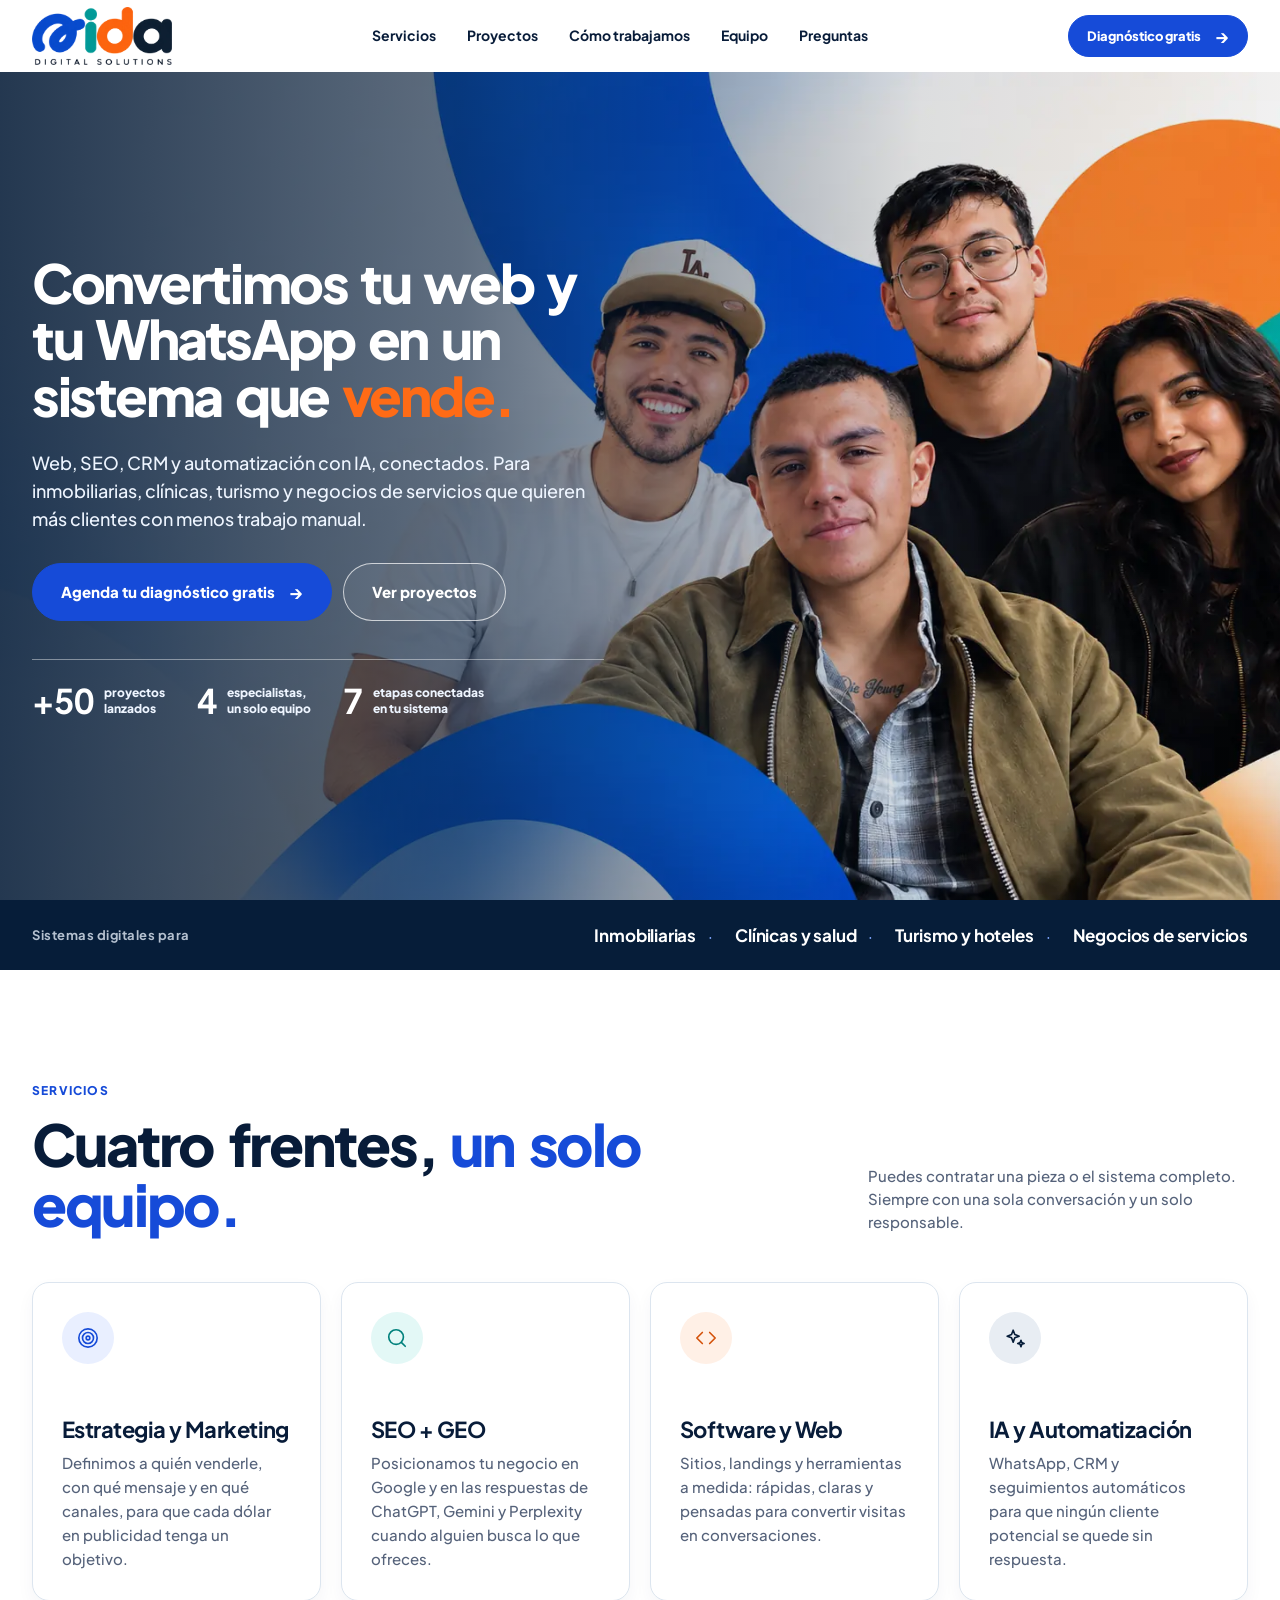
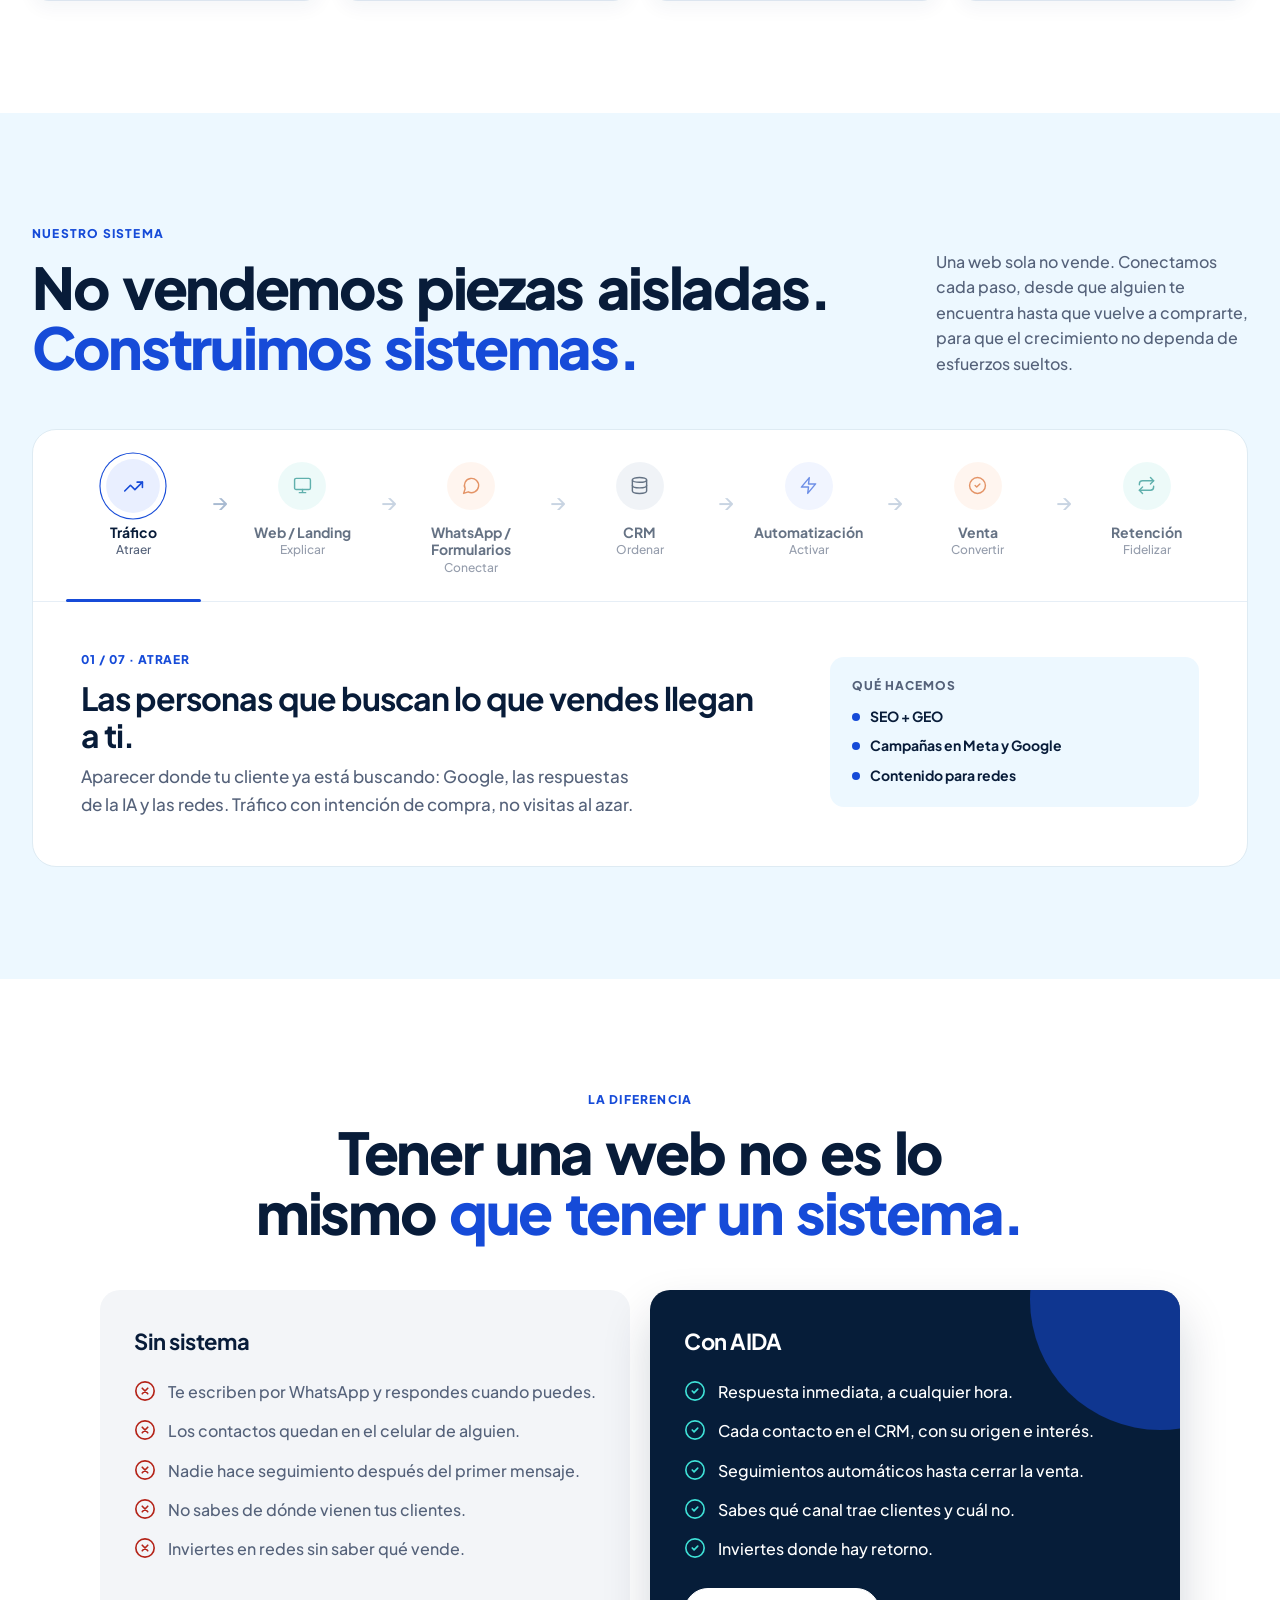
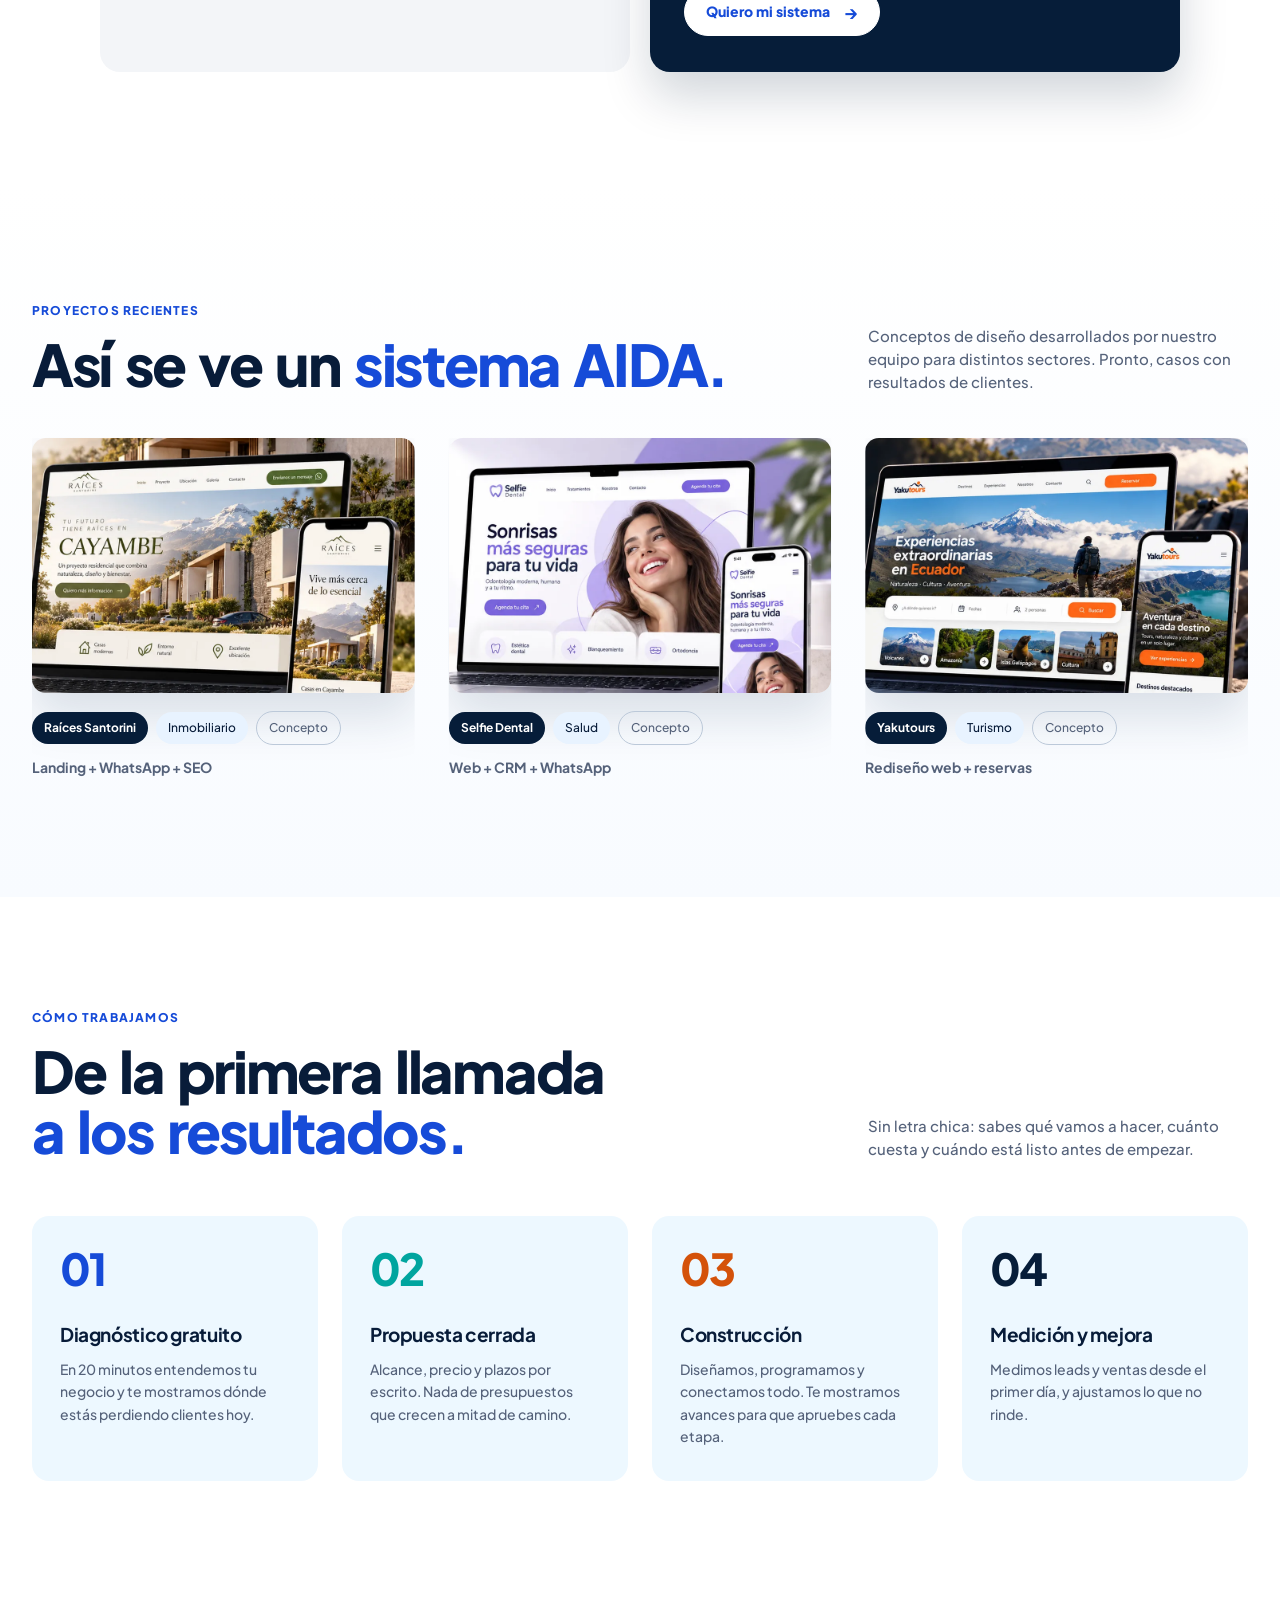
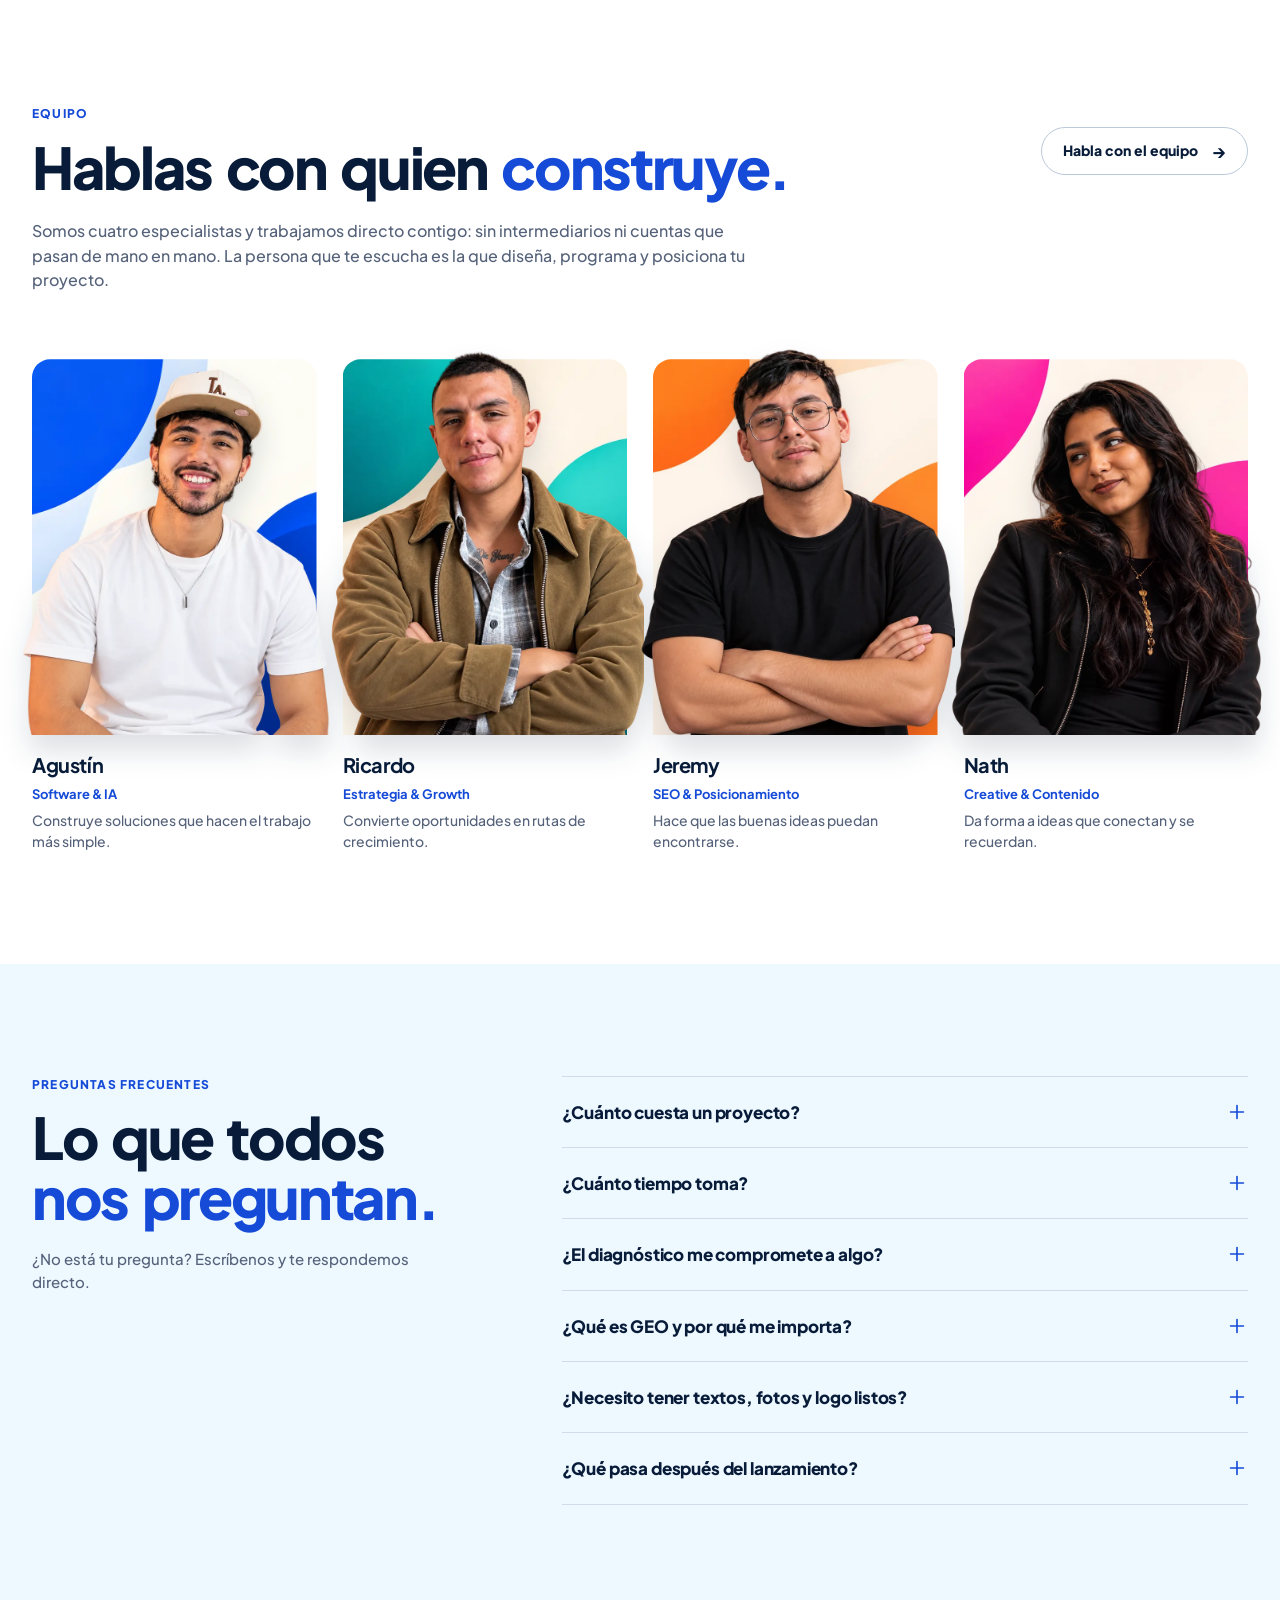
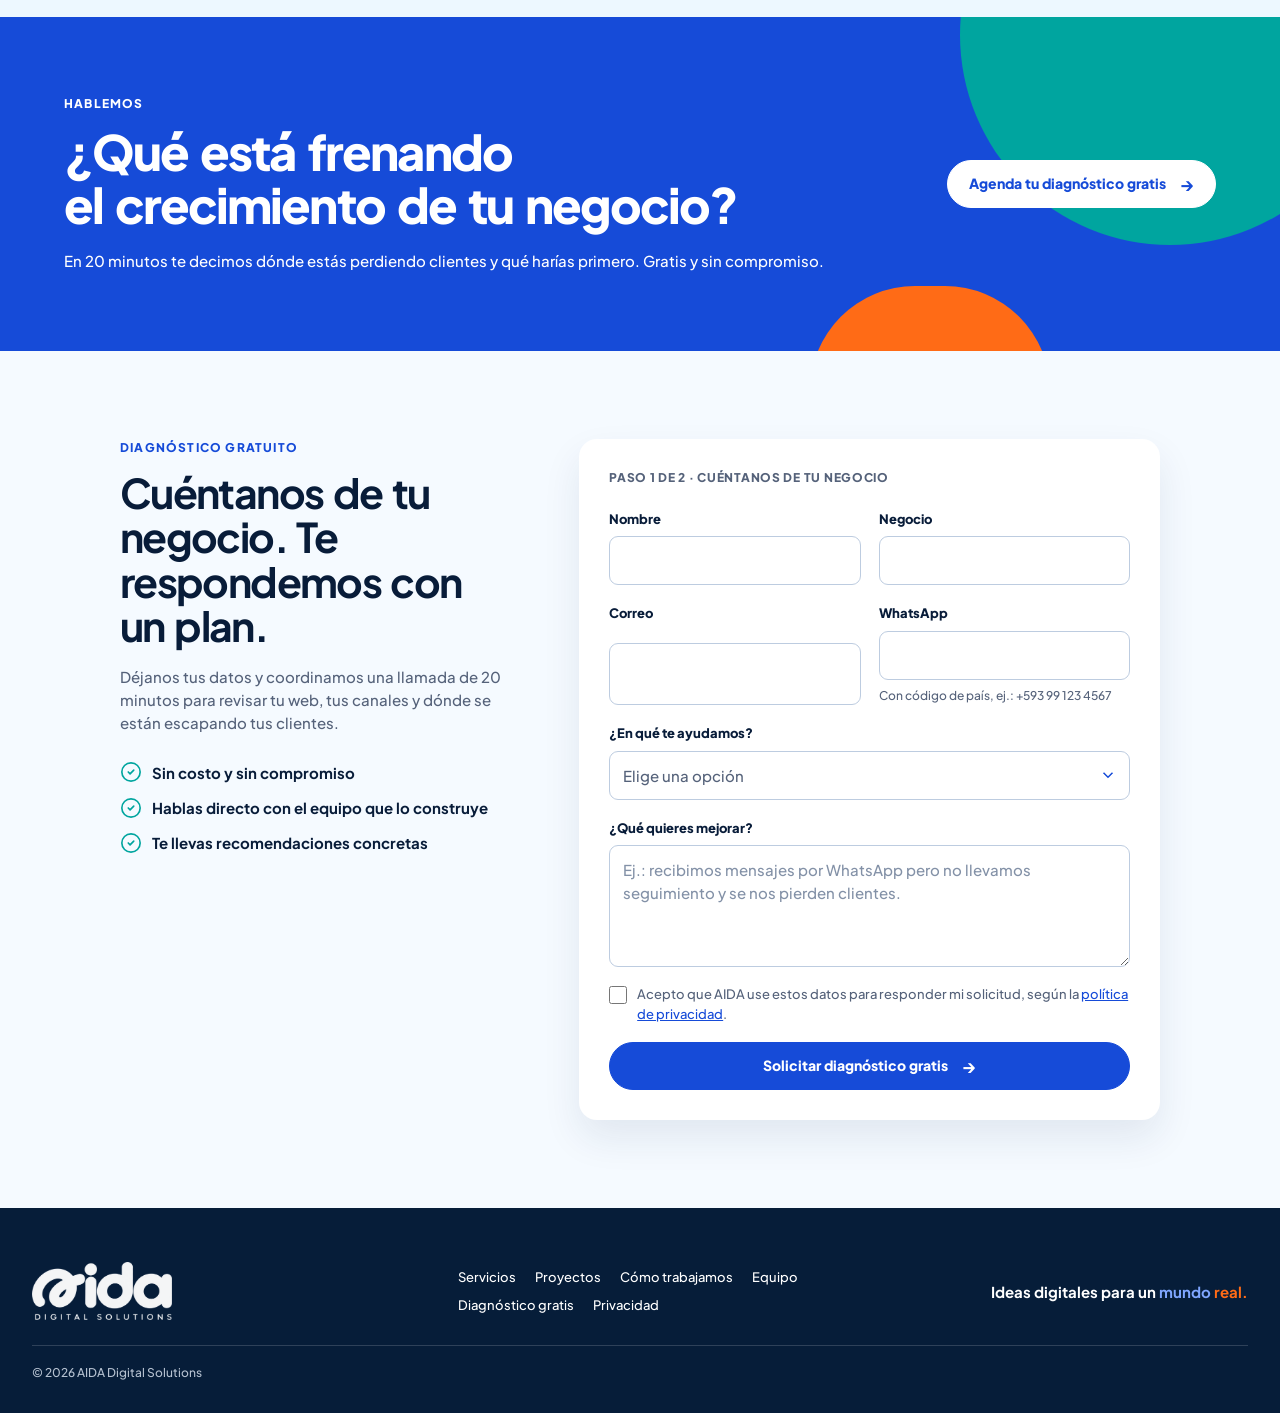
==== commit 3856a733: "Calendario de Cal.com embebido y prellenado en el formulario El formulario pasa a un paso 2 con el c" ====
--- a/index.html
+++ b/index.html
@@ -6,8 +6,8 @@
   <script>document.documentElement.classList.add('js')</script>
   <title>AIDA Digital Solutions · Web, SEO, CRM y automatización con IA</title>
   <meta name="description" content="Agencia digital en Ecuador: estrategia y marketing, SEO + GEO, desarrollo web y automatización con IA. Conectamos tráfico, web, WhatsApp y CRM en un solo sistema de ventas.">
-  <!-- DOMINIO: reemplaza https://example.com por el dominio final aquí, en robots.txt, sitemap.xml y llms.txt. -->
-  <link rel="canonical" href="https://example.com/">
+  <!-- DOMINIO: reemplaza https://aida-website-fawn.vercel.app por el dominio final aquí, en robots.txt, sitemap.xml y llms.txt. -->
+  <link rel="canonical" href="https://aida-website-fawn.vercel.app/">
   <meta name="theme-color" content="#164bd8">
   <link rel="icon" href="favicon.ico" sizes="48x48">
   <link rel="icon" href="favicon-512.png" type="image/png">
@@ -19,8 +19,8 @@
   <meta property="og:site_name" content="AIDA Digital Solutions">
   <meta property="og:title" content="AIDA · Convertimos tu web y tu WhatsApp en un sistema que vende">
   <meta property="og:description" content="Estrategia, SEO, web e IA conectados en un solo sistema para convertir oportunidades digitales en resultados reales.">
-  <meta property="og:url" content="https://example.com/">
-  <meta property="og:image" content="https://example.com/assets/img/og-image.jpg">
+  <meta property="og:url" content="https://aida-website-fawn.vercel.app/">
+  <meta property="og:image" content="https://aida-website-fawn.vercel.app/assets/img/og-image.jpg">
   <meta property="og:image:width" content="1200">
   <meta property="og:image:height" content="630">
   <meta property="og:image:alt" content="Equipo de AIDA Digital Solutions">
@@ -36,9 +36,9 @@
     "@context": "https://schema.org",
     "@type": "ProfessionalService",
     "name": "AIDA Digital Solutions",
-    "url": "https://example.com/",
-    "logo": "https://example.com/assets/img/aida-logo.png",
-    "image": "https://example.com/assets/img/og-image.jpg",
+    "url": "https://aida-website-fawn.vercel.app/",
+    "logo": "https://aida-website-fawn.vercel.app/assets/img/aida-logo.png",
+    "image": "https://aida-website-fawn.vercel.app/assets/img/og-image.jpg",
     "slogan": "Ideas digitales para un mundo real",
     "description": "Agencia digital de estrategia y marketing, SEO + GEO, desarrollo de software y web, e IA y automatización.",
     "areaServed": "EC",
@@ -288,30 +288,41 @@
             <li><svg aria-hidden="true"><use href="#i-check"/></svg>Hablas directo con el equipo que lo construye</li>
             <li><svg aria-hidden="true"><use href="#i-check"/></svg>Te llevas recomendaciones concretas</li>
           </ul>
-          <a class="button button-outline booking-link" data-booking-link hidden>Prefiero elegir día y hora <b aria-hidden="true">→</b></a>
           <ul class="contact-links" data-contact-links hidden></ul>
         </div>
-        <form class="contact-form reveal" data-contact-form novalidate>
-          <div class="form-field"><label for="contact-name">Nombre</label><input id="contact-name" name="name" autocomplete="name" required></div>
-          <div class="form-field"><label for="contact-business">Negocio</label><input id="contact-business" name="business" autocomplete="organization" required></div>
-          <div class="form-field form-field-full"><label for="contact-channel">WhatsApp o correo</label><input id="contact-channel" name="channel" autocomplete="off" inputmode="email" aria-describedby="contact-channel-hint" required><small id="contact-channel-hint">Ej.: +593 99 123 4567 o nombre@empresa.com</small></div>
-          <div class="form-field form-field-full"><label for="contact-service">¿En qué te ayudamos?</label>
-            <select id="contact-service" name="service" required>
-              <option value="" disabled selected>Elige una opción</option>
-              <option>Web o landing</option>
-              <option>SEO + GEO</option>
-              <option>WhatsApp, CRM y automatización</option>
-              <option>Estrategia y marketing</option>
-              <option>El sistema completo</option>
-              <option>Aún no lo sé</option>
-            </select>
-          </div>
-          <div class="form-field form-field-full"><label for="contact-context">¿Qué quieres mejorar?</label><textarea id="contact-context" name="context" rows="4" placeholder="Ej.: recibimos mensajes por WhatsApp pero no llevamos seguimiento y se nos pierden clientes." required></textarea></div>
-          <div class="form-trap" aria-hidden="true"><label for="contact-website">No completar</label><input id="contact-website" name="website" tabindex="-1" autocomplete="off"></div>
-          <label class="form-consent form-field-full"><input type="checkbox" name="consent" required><span>Acepto que AIDA use estos datos para responder mi solicitud, según la <a href="privacidad.html">política de privacidad</a>.</span></label>
-          <p class="form-message" role="status" aria-live="polite"></p>
-          <button class="button" type="submit">Solicitar diagnóstico gratis <b aria-hidden="true">→</b></button>
-        </form>
+        <div class="contact-form-panel reveal" data-form-panel>
+          <form class="contact-form" data-contact-form novalidate>
+            <p class="form-step-label">Paso 1 de 2 · Cuéntanos de tu negocio</p>
+            <div class="form-field"><label for="contact-name">Nombre</label><input id="contact-name" name="name" autocomplete="name" required></div>
+            <div class="form-field"><label for="contact-business">Negocio</label><input id="contact-business" name="business" autocomplete="organization" required></div>
+            <div class="form-field"><label for="contact-email">Correo</label><input id="contact-email" name="email" type="email" autocomplete="email" required></div>
+            <div class="form-field"><label for="contact-phone">WhatsApp</label><input id="contact-phone" name="phone" type="tel" inputmode="tel" autocomplete="tel" aria-describedby="contact-phone-hint" required><small id="contact-phone-hint">Con código de país, ej.: +593 99 123 4567</small></div>
+            <div class="form-field form-field-full"><label for="contact-service">¿En qué te ayudamos?</label>
+              <select id="contact-service" name="service" required>
+                <option value="" disabled selected>Elige una opción</option>
+                <option>Web o landing</option>
+                <option>SEO + GEO</option>
+                <option>WhatsApp, CRM y automatización</option>
+                <option>Estrategia y marketing</option>
+                <option>El sistema completo</option>
+                <option>Aún no lo sé</option>
+              </select>
+            </div>
+            <div class="form-field form-field-full"><label for="contact-context">¿Qué quieres mejorar?</label><textarea id="contact-context" name="context" rows="4" placeholder="Ej.: recibimos mensajes por WhatsApp pero no llevamos seguimiento y se nos pierden clientes." required></textarea></div>
+            <div class="form-trap" aria-hidden="true"><label for="contact-website">No completar</label><input id="contact-website" name="website" tabindex="-1" autocomplete="off"></div>
+            <label class="form-consent form-field-full"><input type="checkbox" name="consent" required><span>Acepto que AIDA use estos datos para responder mi solicitud, según la <a href="privacidad.html">política de privacidad</a>.</span></label>
+            <p class="form-message" role="status" aria-live="polite"></p>
+            <button class="button" type="submit" data-form-submit>Solicitar diagnóstico gratis <b aria-hidden="true">→</b></button>
+          </form>
+          <div class="booking-step" data-booking-step hidden>
+            <button type="button" class="booking-back" data-booking-back>← Volver a mis datos</button>
+            <p class="form-step-label">Paso 2 de 2 · Elige día y hora</p>
+            <div class="booking-embed" data-booking-embed>
+              <p class="booking-loading">Cargando el calendario…</p>
+            </div>
+            <p class="booking-fallback" data-booking-fallback hidden>¿El calendario no carga? <a data-booking-fallback-link target="_blank" rel="noopener">Ábrelo en una pestaña nueva →</a></p>
+          </div>
+        </div>
       </div>
     </section>
   </main>
--- a/styles.css
+++ b/styles.css
@@ -244,7 +244,6 @@
 .form-benefits { display: grid; gap: 12px; margin: 26px 0 0; padding: 0; list-style: none; font-size: 15px; font-weight: 700 }
 .form-benefits li { display: flex; align-items: center; gap: 10px }
 .form-benefits svg { color: var(--teal) }
-.booking-link { margin-top: 26px }
 .form-field input:focus, .form-field textarea:focus, .form-field select:focus { border-color: var(--blue); box-shadow: 0 0 0 3px rgba(22, 75, 216, .14) }
 .form-field input:user-invalid, .form-field textarea:user-invalid, .form-field select:user-invalid { border-color: #b42318 }
 .form-trap { position: absolute; left: -9999px; width: 1px; height: 1px; overflow: hidden }
@@ -254,6 +253,16 @@
 .form-message { min-height: 1.35em; margin: 0; color: var(--blue); font-size: 13px; font-weight: 700 }
 .form-message:empty { display: none }
 .form-message.is-error { color: #b42318 }
+
+/* paso 2: calendario de reserva */
+.form-step-label { grid-column: 1 / -1; margin: 0 0 4px; color: var(--muted); font-size: 12px; font-weight: 800; letter-spacing: .06em; text-transform: uppercase }
+.booking-step { padding: 26px 26px 30px; border-radius: 18px; background: #fff; box-shadow: 0 18px 38px rgba(18, 47, 85, .09) }
+.booking-back { margin-bottom: 6px; padding: 6px 0; border: 0; background: none; color: var(--blue); font-size: 13px; font-weight: 800; cursor: pointer }
+.booking-embed { min-height: 480px; margin-top: 14px }
+.booking-embed iframe { width: 100%; border: 0 }
+.booking-loading { display: grid; place-items: center; min-height: 480px; margin: 0; color: var(--muted); font-size: 14px }
+.booking-fallback { margin: 14px 0 0; color: var(--muted); font-size: 13px }
+.booking-fallback a { color: var(--blue); font-weight: 700; text-decoration: underline }
 
 /* contact channels */
 .contact-links { display: flex; flex-wrap: wrap; gap: 10px; margin: 26px 0 0; padding: 0; list-style: none }
@@ -427,6 +436,7 @@
   .contact-form-wrap { grid-template-columns: 1fr; gap: 28px }
   .contact-form { grid-template-columns: 1fr; padding: 21px }
   .contact-form .button { width: 100% }
+  .booking-step { padding: 18px }
 
   .footer-inner { grid-template-columns: 1fr; gap: 22px }
   .footer-inner p { text-align: left }
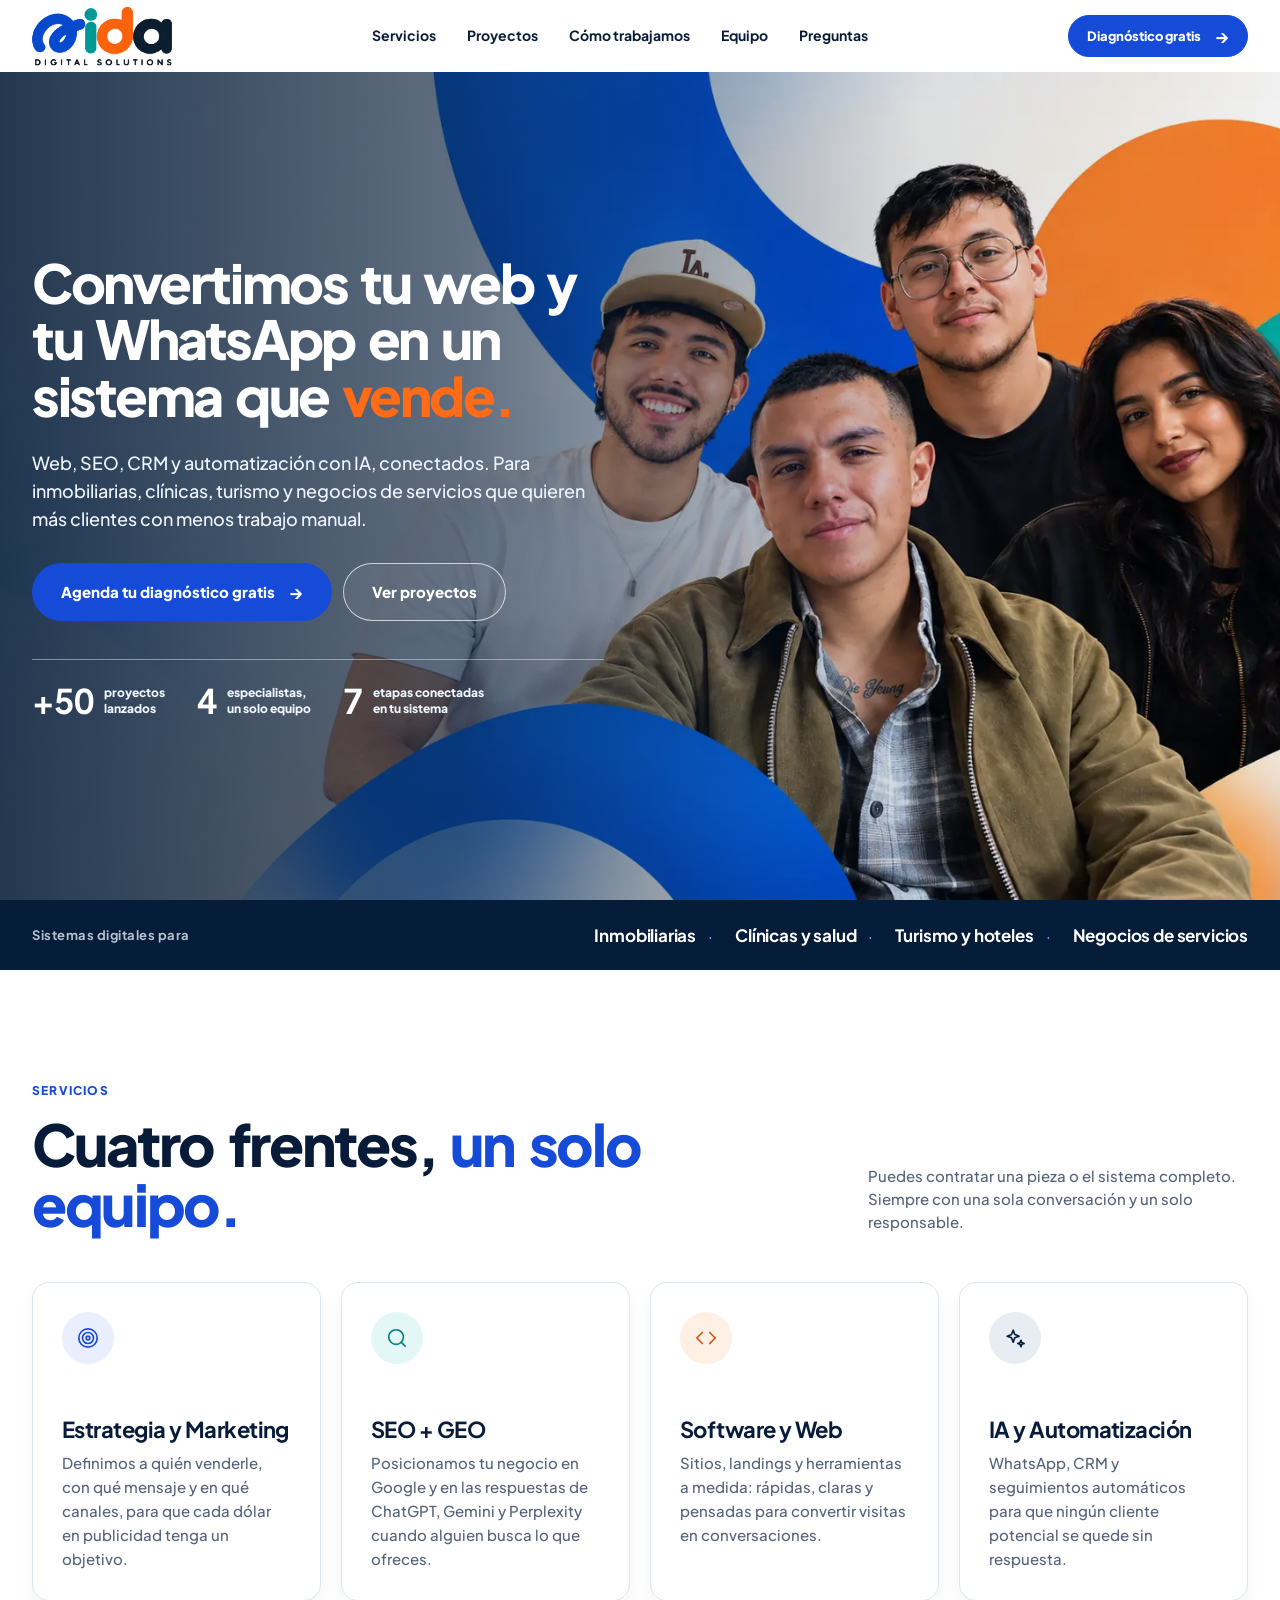
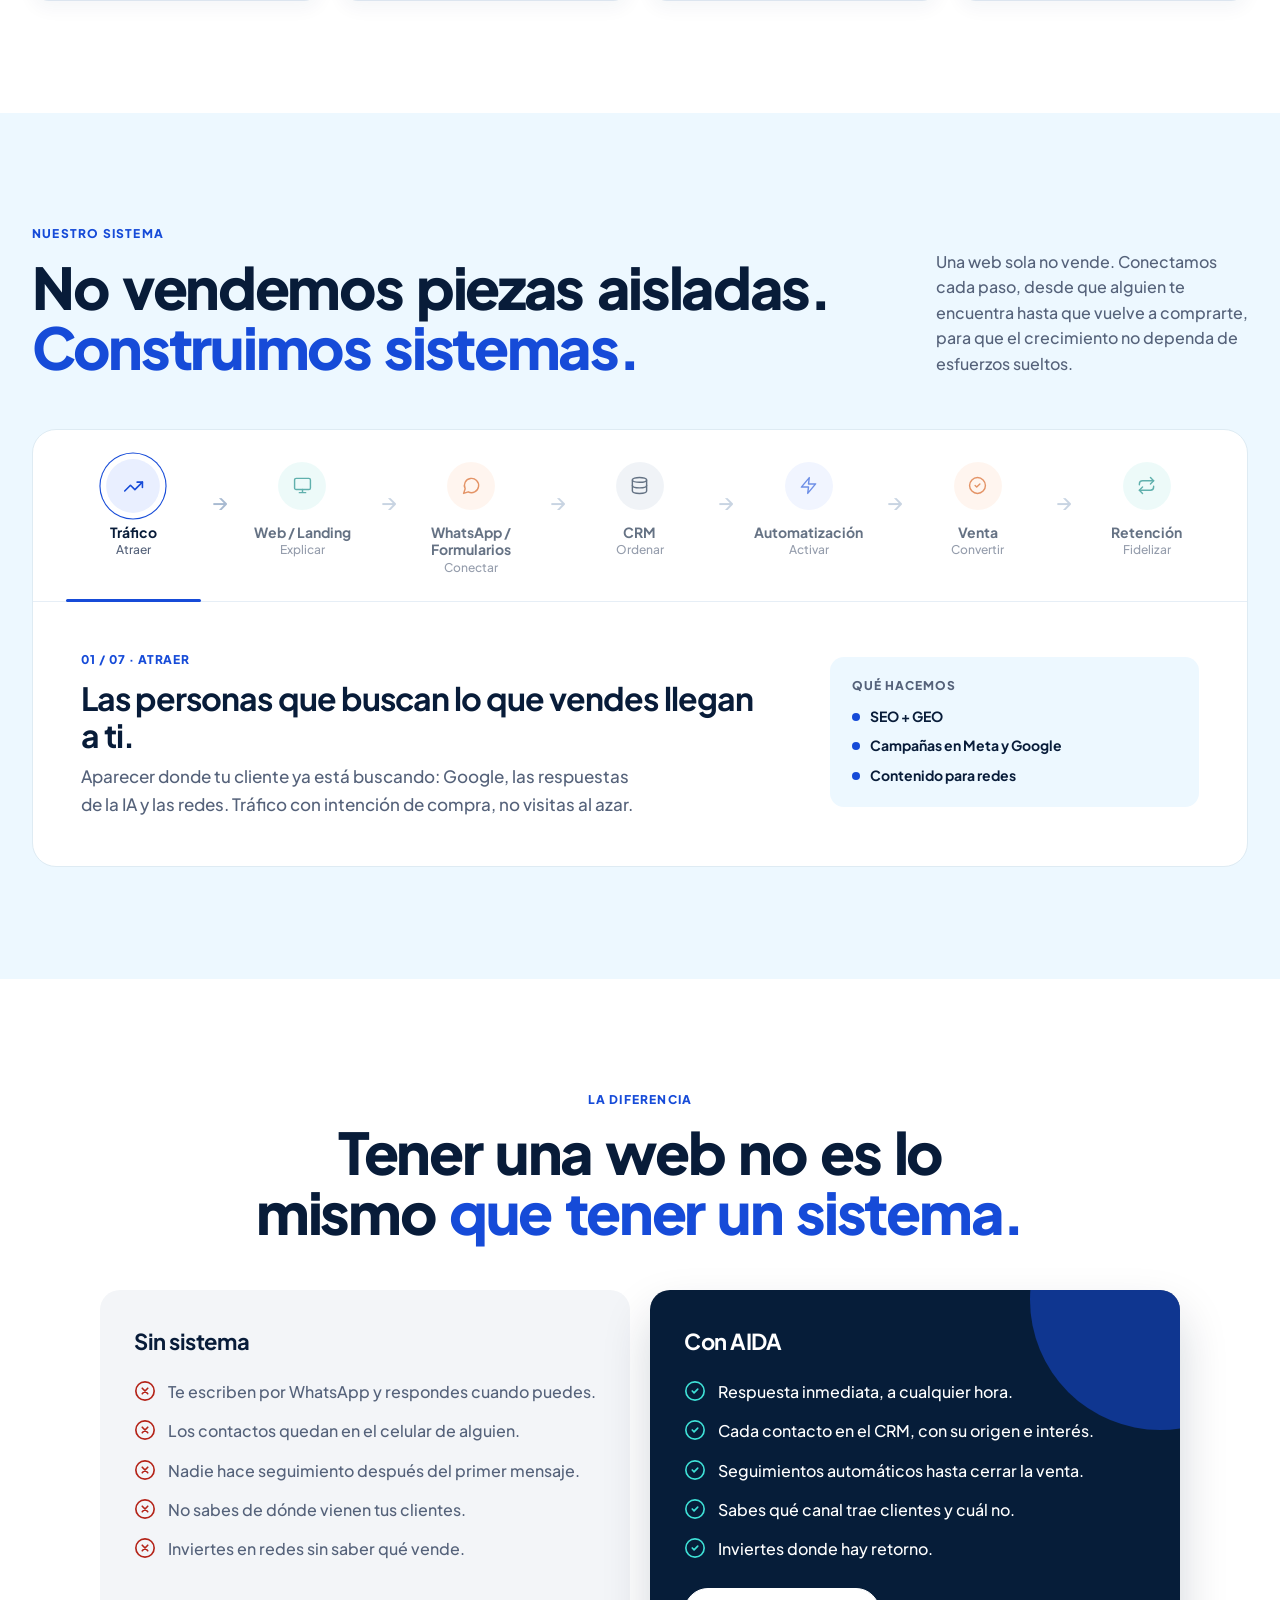
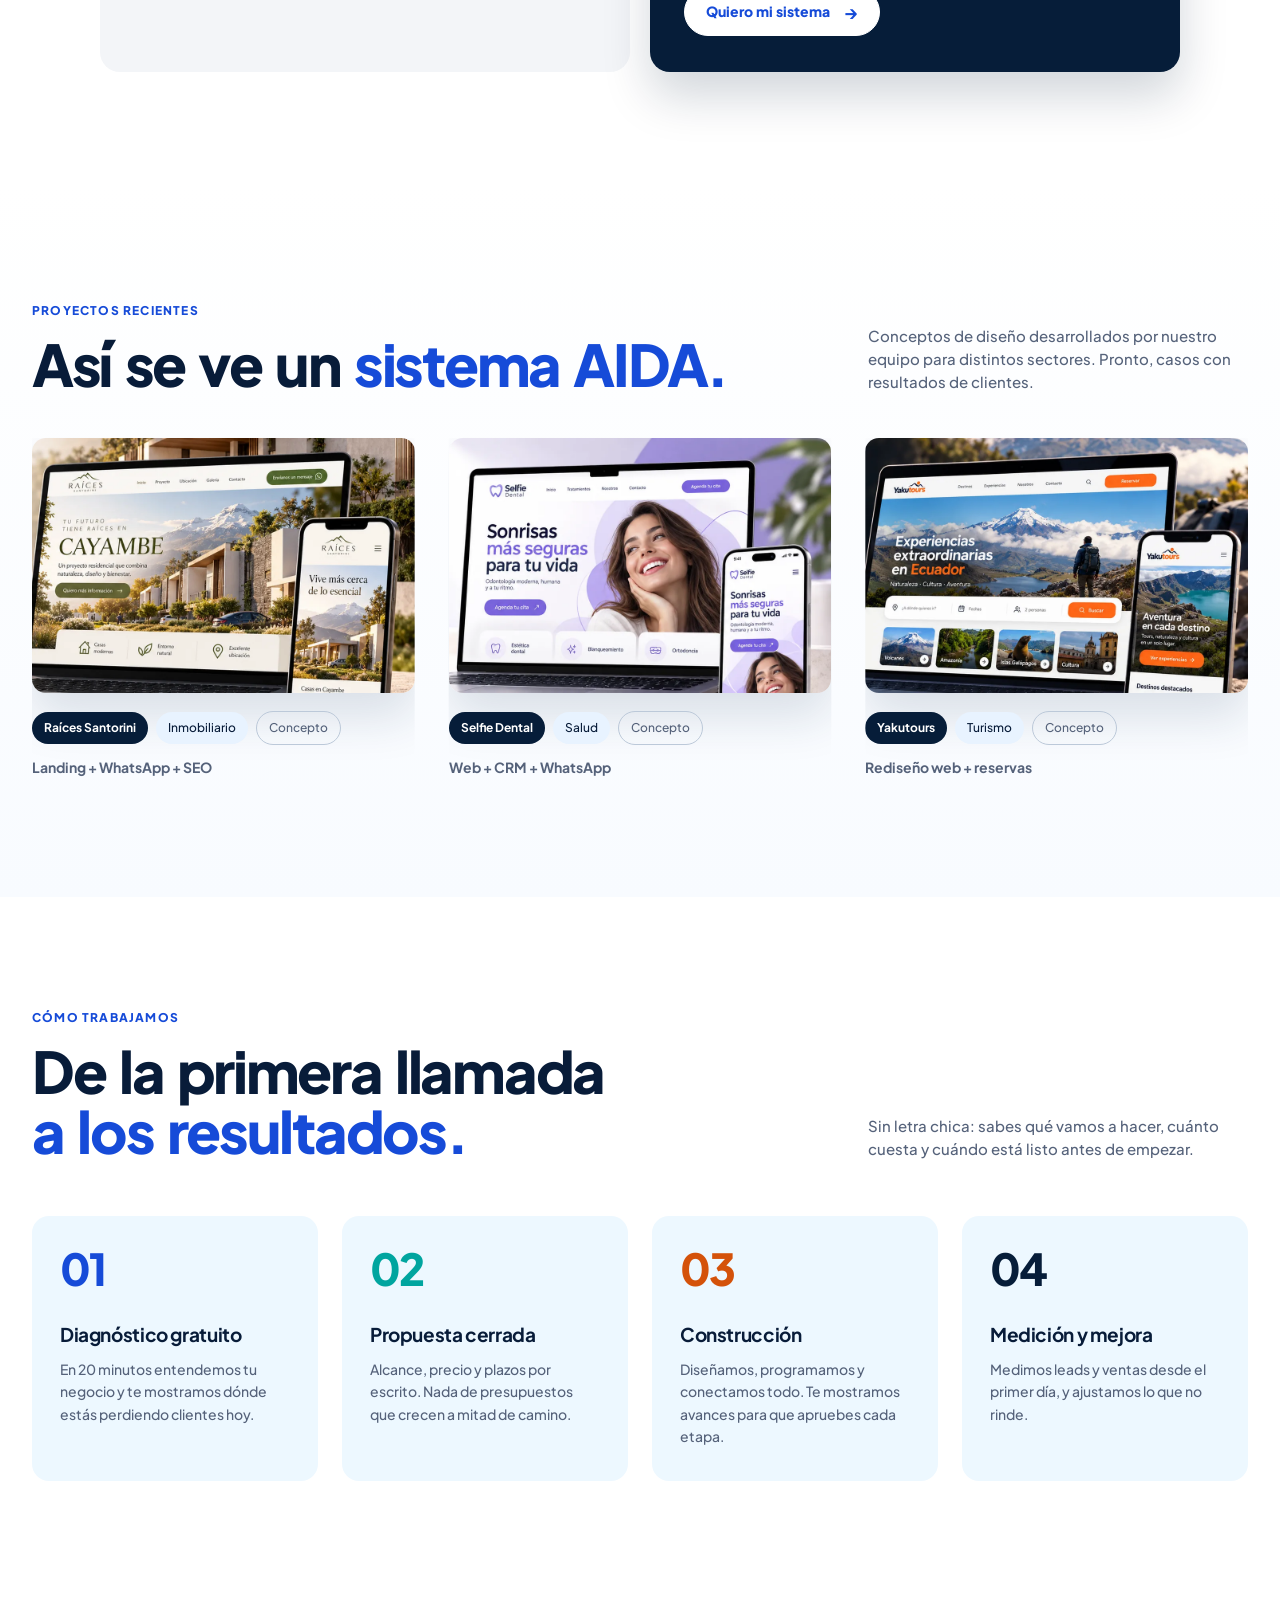
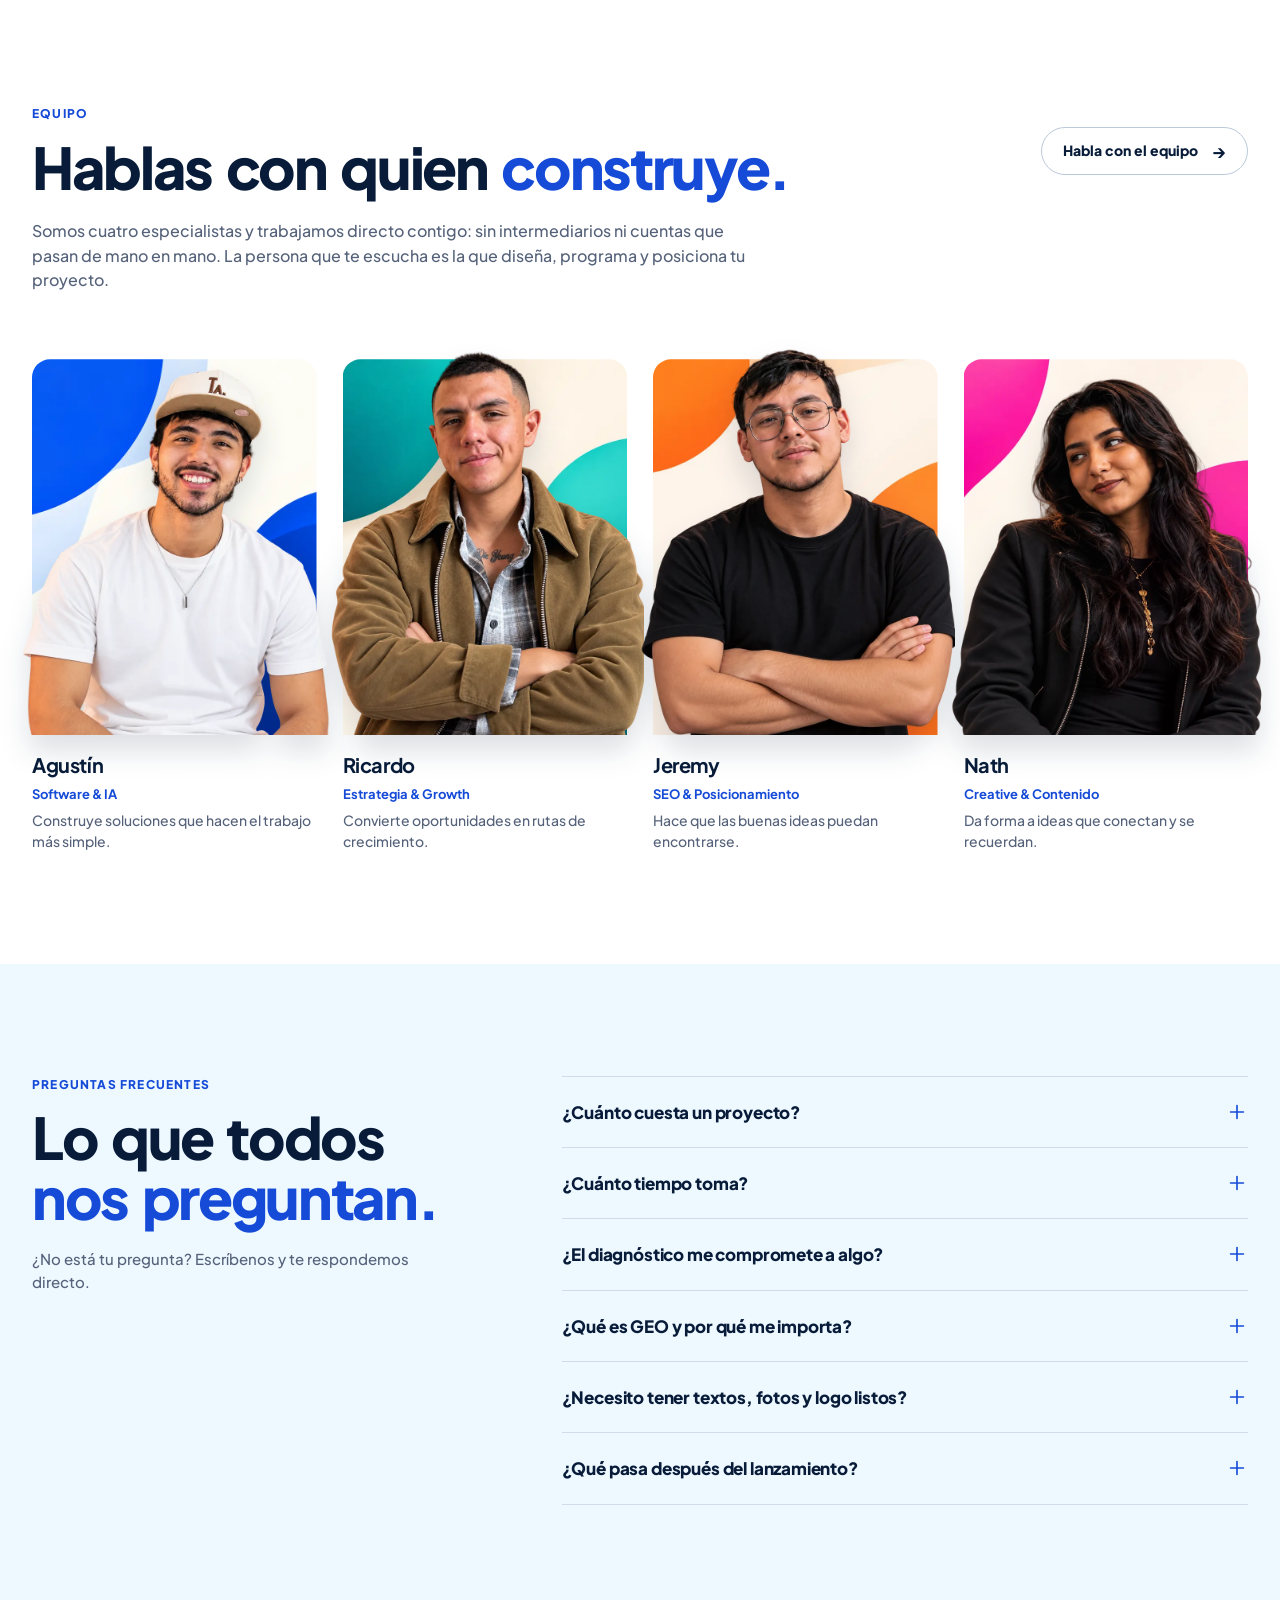
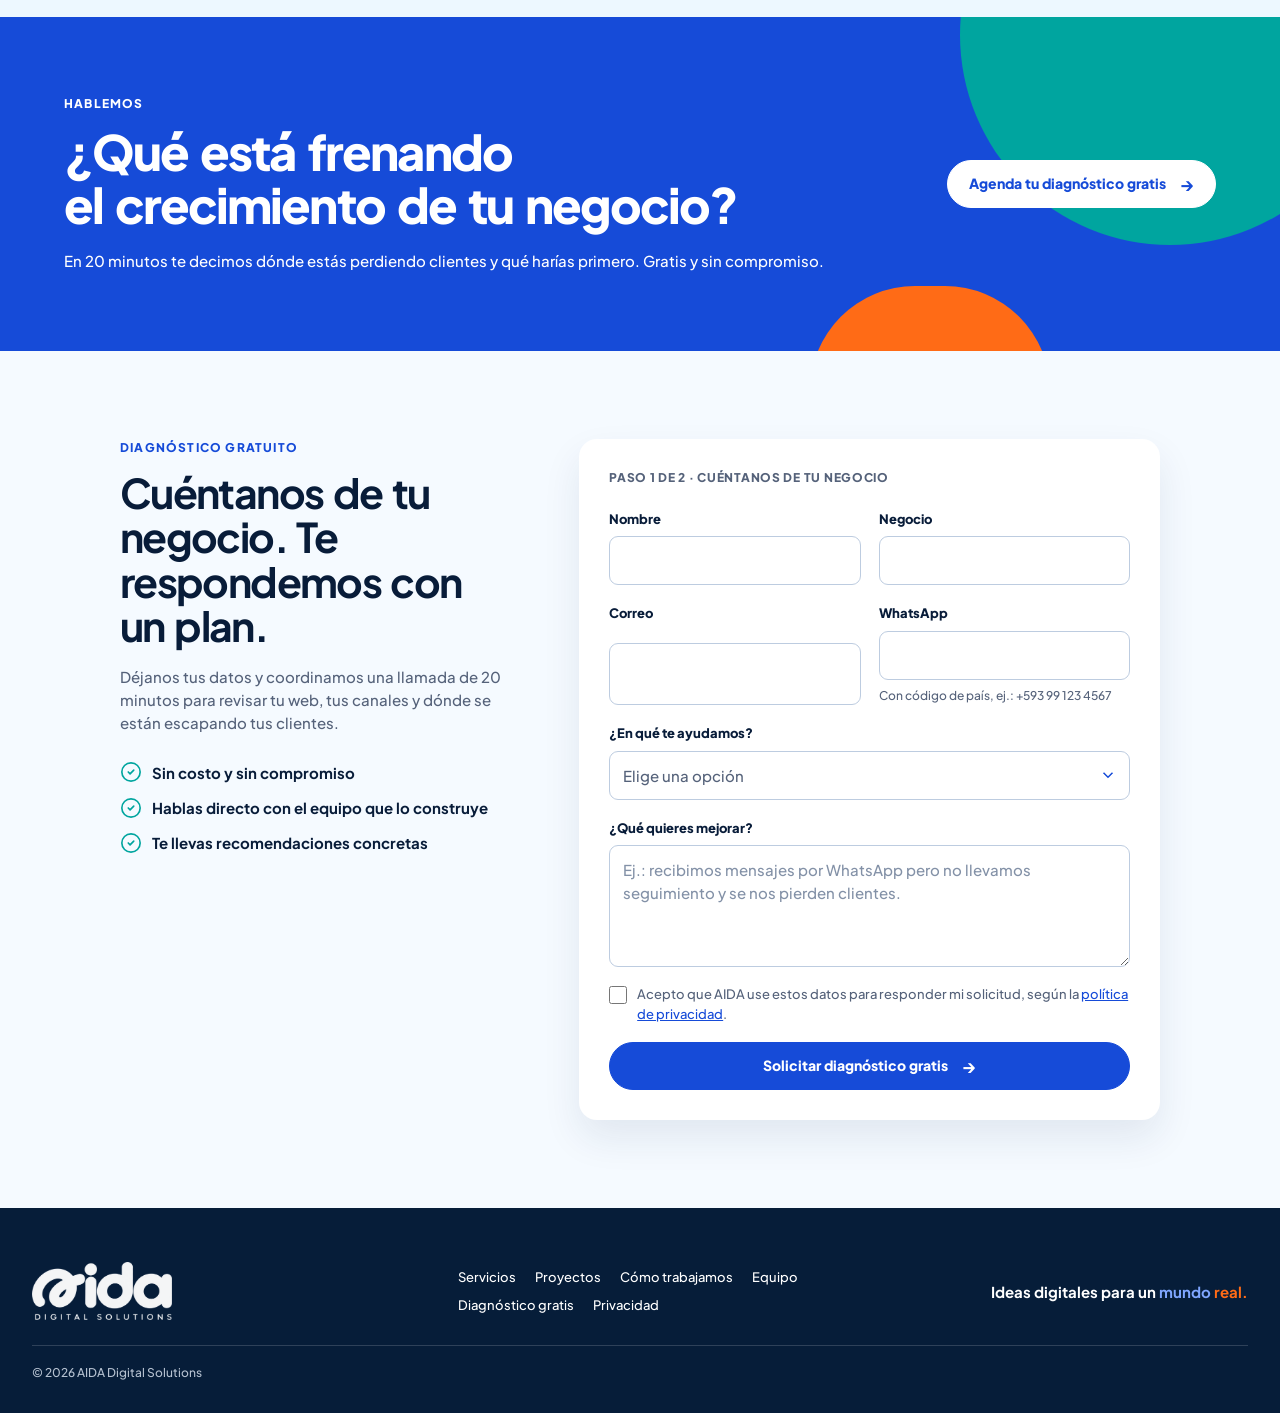
==== commit 776e157e: "Logo del encabezado que se escribe al cargar la página Máscara SVG de trazos que revela el logo real" ====
--- a/index.html
+++ b/index.html
@@ -86,7 +86,7 @@
   <a class="skip-link" href="#contenido">Saltar al contenido</a>
   <header class="site-header" data-header>
     <div class="header-inner">
-      <a class="logo" href="#inicio"><img src="assets/img/aida-logo.webp" width="400" height="167" alt="AIDA Digital Solutions, inicio"></a>
+      <a class="logo" href="#inicio"><svg class="logo-write" viewBox="0 0 600 250" width="400" height="167" role="img" aria-label="AIDA Digital Solutions, inicio"><defs><mask id="lw-letters" maskUnits="userSpaceOnUse" x="0" y="0" width="600" height="210"><path class="lw-stroke lw-1" d="M40 184 C16 150 22 95 60 62 C95 32 150 30 178 55 C200 78 196 130 170 160 C145 188 100 190 88 165 C76 140 92 105 125 88 C155 72 185 62 212 58" pathLength="1" stroke-width="60"/><path class="lw-stroke lw-2" d="M112 150 C122 128 138 114 150 110" pathLength="1" stroke-width="42"/><path class="lw-stroke lw-3" d="M250 84 L250 176" pathLength="1" stroke-width="50"/><path class="lw-stroke lw-4" d="M250 30 L250 34" pathLength="1" stroke-width="58"/><path class="lw-stroke lw-5" d="M400 95 C385 70 338 68 316 95 C296 122 303 170 338 182 C374 192 402 170 406 145" pathLength="1" stroke-width="56"/><path class="lw-stroke lw-6" d="M408 22 L408 186" pathLength="1" stroke-width="48"/><path class="lw-stroke lw-7" d="M572 92 C555 62 500 60 474 88 C448 118 452 170 490 184 C530 196 566 175 576 145" pathLength="1" stroke-width="58"/><path class="lw-stroke lw-8" d="M576 78 L576 184" pathLength="1" stroke-width="62"/></mask><mask id="lw-tagline" maskUnits="userSpaceOnUse" x="0" y="210" width="600" height="40"><rect class="lw-tagline" x="0" y="210" width="600" height="40" fill="#fff"/></mask></defs><image href="assets/img/aida-logo.webp" width="600" height="250" mask="url(#lw-letters)"/><image href="assets/img/aida-logo.webp" width="600" height="250" mask="url(#lw-tagline)"/><image href="assets/img/aida-logo.webp" width="600" height="250" class="lw-final"/></svg></a>
       <button class="menu-toggle" type="button" aria-controls="site-nav" aria-expanded="false"><span class="sr-only" data-menu-label>Abrir menú</span><span aria-hidden="true"></span><span aria-hidden="true"></span></button>
       <nav class="site-nav" id="site-nav" aria-label="Navegación principal">
         <a href="#servicios">Servicios</a><a href="#proyectos">Proyectos</a><a href="#proceso">Cómo trabajamos</a><a href="#nosotros">Equipo</a><a href="#preguntas">Preguntas</a>
--- a/styles.css
+++ b/styles.css
@@ -49,7 +49,7 @@
 .site-header.is-scrolled { border-color: var(--line) }
 .header-inner { height: 72px; width: min(1280px, calc(100% - 48px)); margin: auto; display: flex; align-items: center; justify-content: space-between }
 .logo { display: block; flex: none }
-.logo img { display: block; width: 140px; height: auto }
+.logo img, .logo .logo-write { display: block; width: 140px; height: auto }
 .site-nav { display: flex; align-items: center; gap: 31px; font-size: 14px; font-weight: 700 }
 .site-nav a { position: relative; white-space: nowrap; padding: 5px 0; transition: color 180ms var(--ease) }
 .site-nav a::after { content: ""; position: absolute; left: 0; right: 0; bottom: 0; height: 2px; background: var(--orange); transform: scaleX(0); transform-origin: left; transition: transform 180ms var(--ease) }
@@ -368,7 +368,7 @@
   :root { --edge: 16px }
   .wrap { width: min(100% - 32px, 560px) }
   .header-inner { width: calc(100% - 32px) }
-  .logo img { width: 116px }
+  .logo img, .logo .logo-write { width: 116px }
   .header-cta { display: none }
   .menu-toggle { display: flex; width: 44px; height: 44px; padding: 10px; flex-direction: column; justify-content: center; gap: 6px; border: 0; border-radius: 50%; background: #eef3ff }
   .menu-toggle span { height: 2px; background: var(--blue); display: block }
@@ -456,10 +456,28 @@
   .js .reveal { transform: translateY(14px) }
 }
 
+/* Logo que se escribe: cada trazo de la máscara destapa el logo real en orden de escritura */
+.logo .logo-write { overflow: visible }
+.lw-stroke { fill: none; stroke: #fff; stroke-linecap: round; stroke-linejoin: round; stroke-dasharray: 1 1; stroke-dashoffset: 1; opacity: 0; animation: lw-draw 1s cubic-bezier(.55, 0, .35, 1) forwards }
+.lw-1 { animation-delay: 0.2s; animation-duration: 1.05s }
+.lw-2 { animation-delay: 1.1s; animation-duration: 0.2s }
+.lw-3 { animation-delay: 1.3s; animation-duration: 0.25s }
+.lw-4 { animation-delay: 1.58s; animation-duration: 0.12s }
+.lw-5 { animation-delay: 1.75s; animation-duration: 0.45s }
+.lw-6 { animation-delay: 2.15s; animation-duration: 0.28s }
+.lw-7 { animation-delay: 2.48s; animation-duration: 0.45s }
+.lw-8 { animation-delay: 2.88s; animation-duration: 0.26s }
+.lw-tagline { transform-box: fill-box; transform-origin: left center; transform: scaleX(0); animation: lw-wipe .7s 2.9s var(--ease) forwards }
+.lw-final { opacity: 0; animation: lw-fade .45s 3.2s ease-out forwards }
+@keyframes lw-draw { from { opacity: 1; stroke-dashoffset: 1 } to { opacity: 1; stroke-dashoffset: 0 } }
+@keyframes lw-wipe { to { transform: scaleX(1) } }
+@keyframes lw-fade { to { opacity: 1 } }
+
 @media (prefers-reduced-motion: reduce) {
   html { scroll-behavior: auto }
   .js .reveal, .js .reveal-image { opacity: 1; transform: none; clip-path: none; transition: none }
   .site-header, .site-nav a, .site-nav a::after, .button, .button b, .service-card, .case-card, .case-card img, .portrait-person, .whatsapp-float, .faq summary svg, .flow-step, .flow-icon { transition: none }
   .stage-panel.is-entering { animation: none }
   .mobile-cta, .mobile-cta.is-visible { transition: none }
-}
+  .lw-stroke, .lw-tagline, .lw-final { animation: none; opacity: 1; stroke-dashoffset: 0; transform: none }
+}
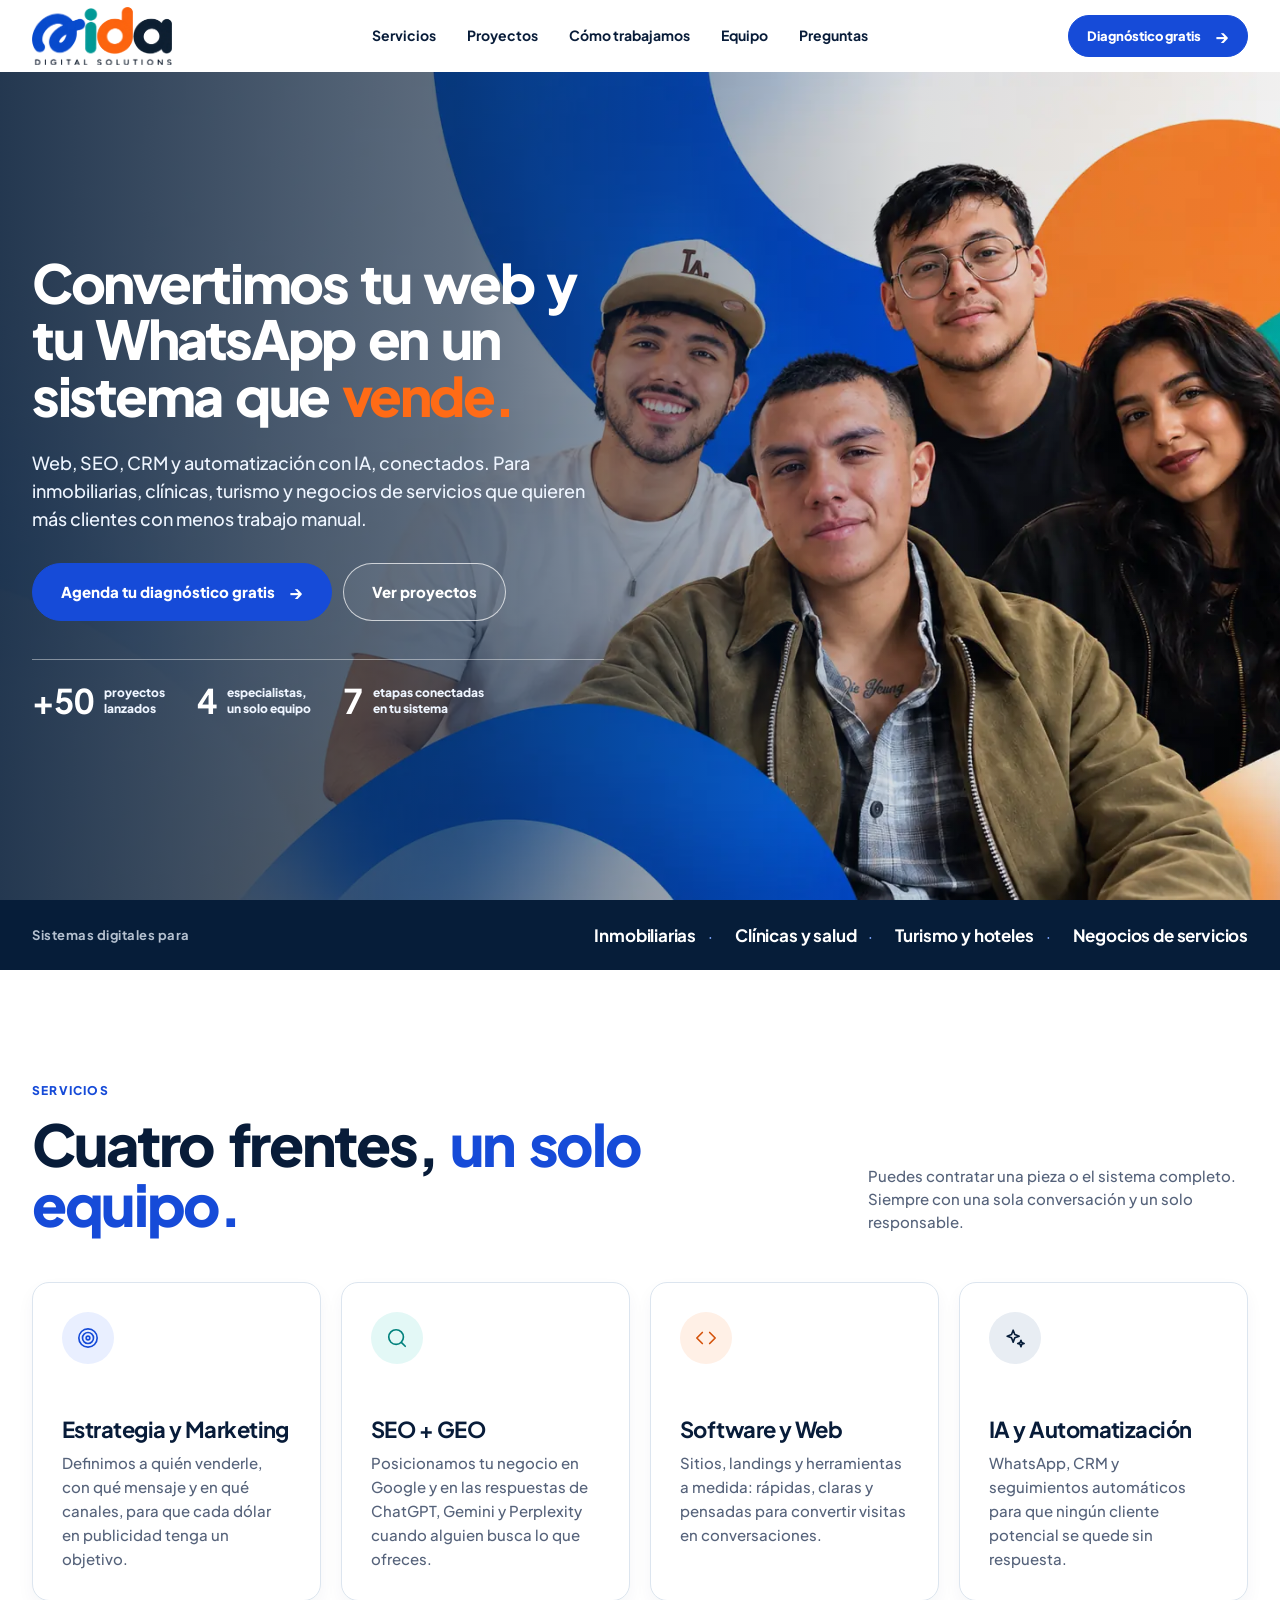
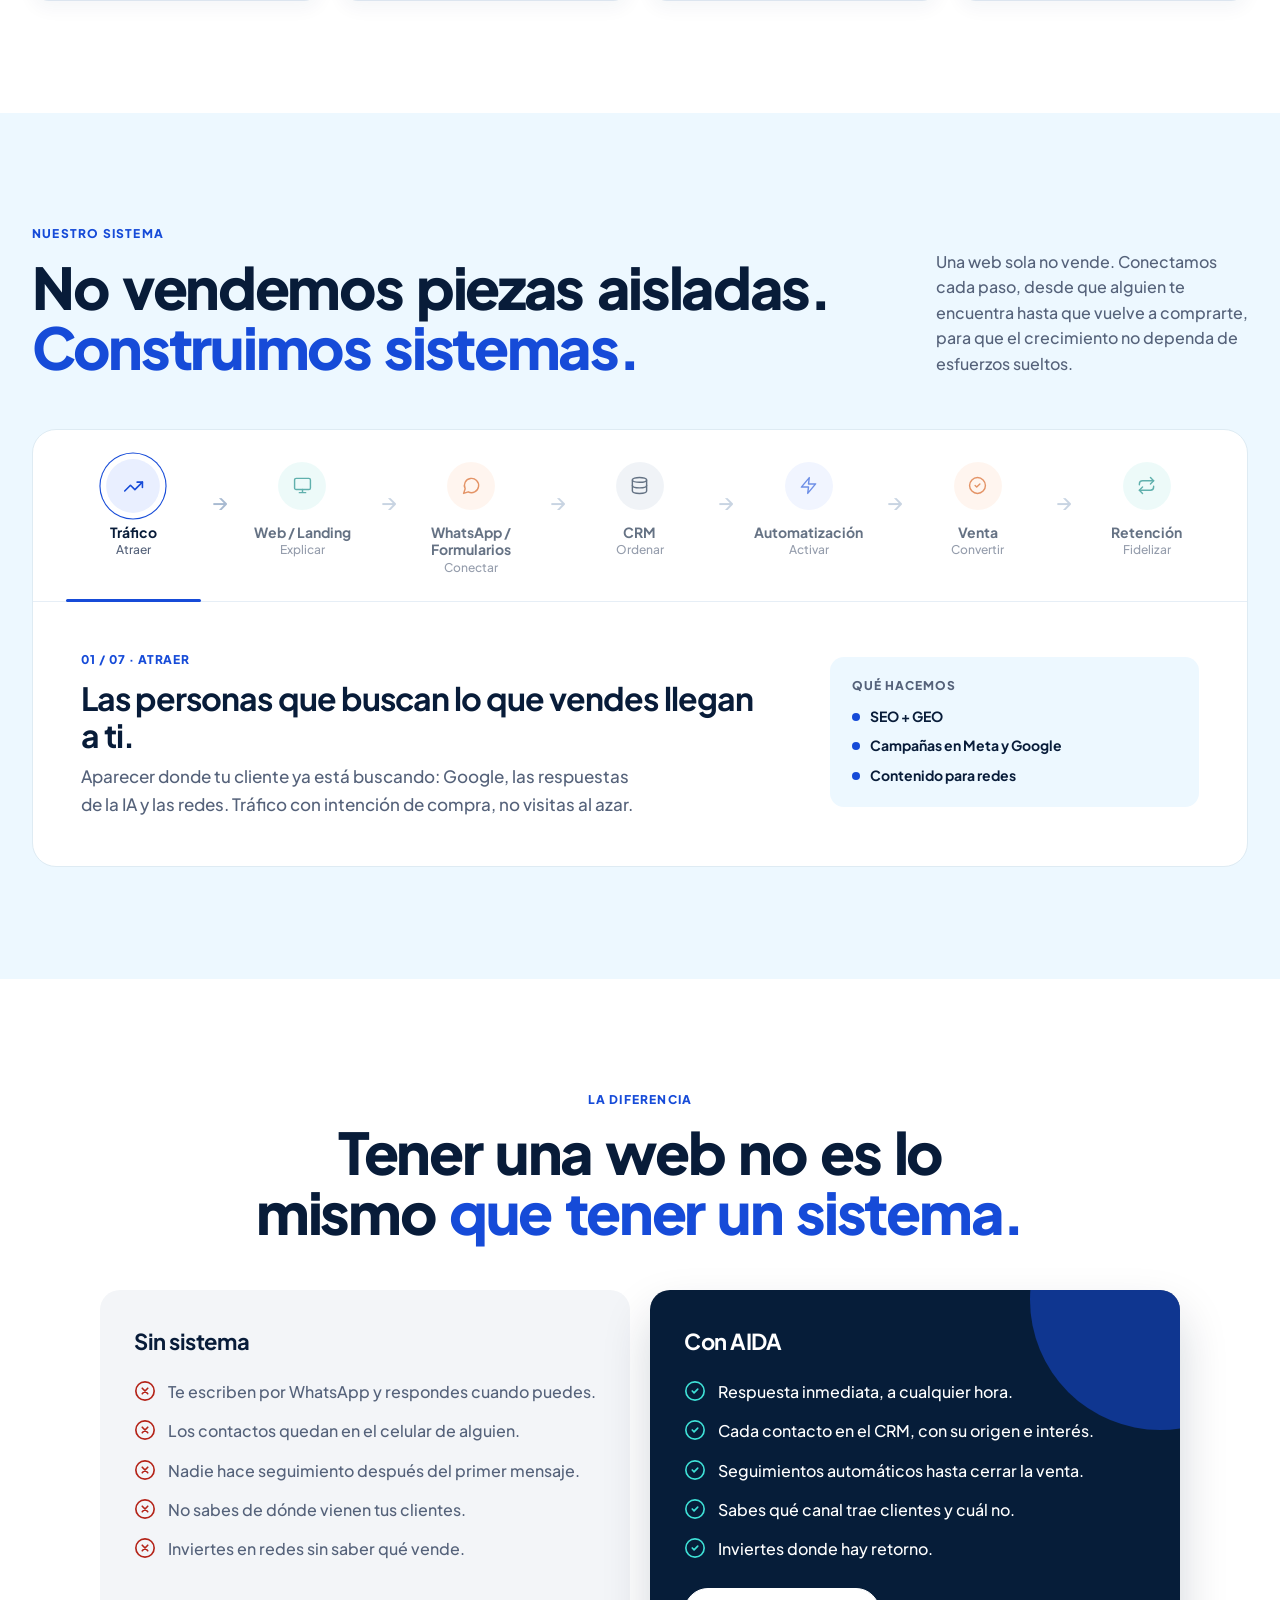
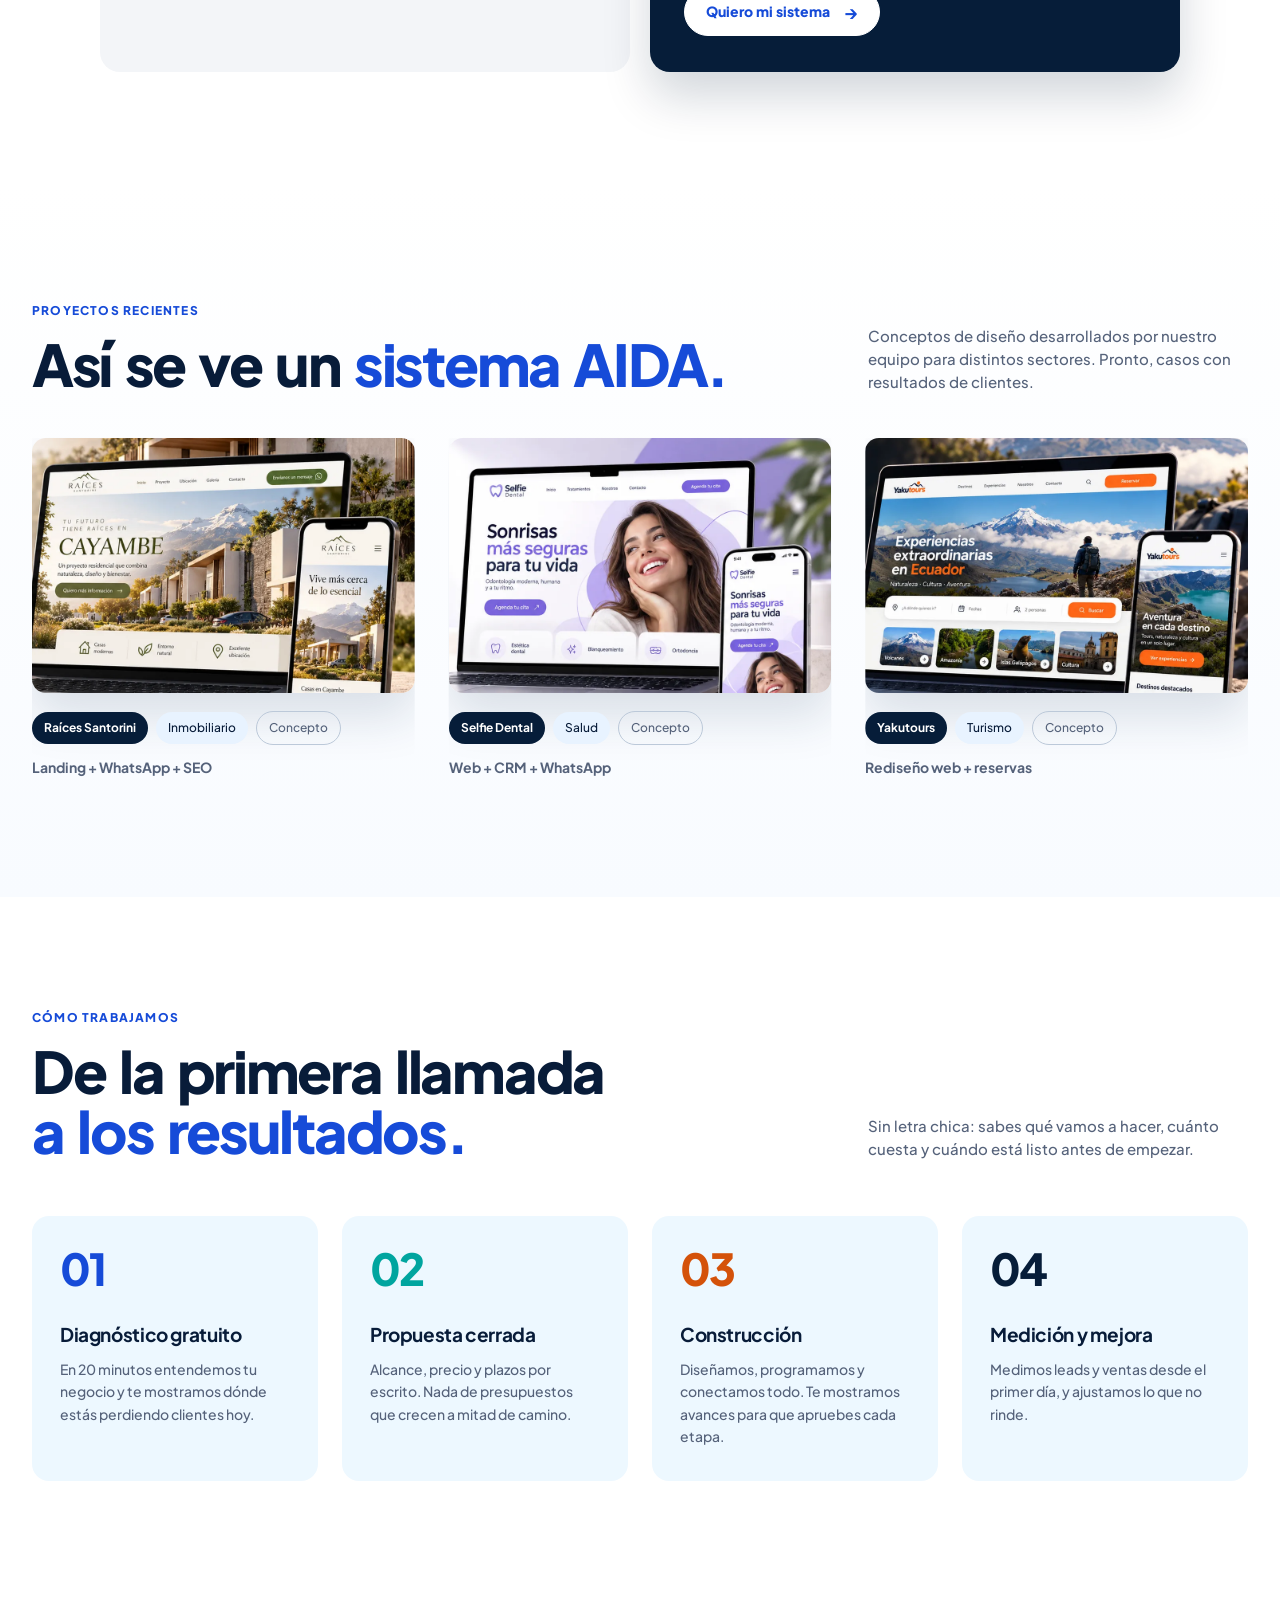
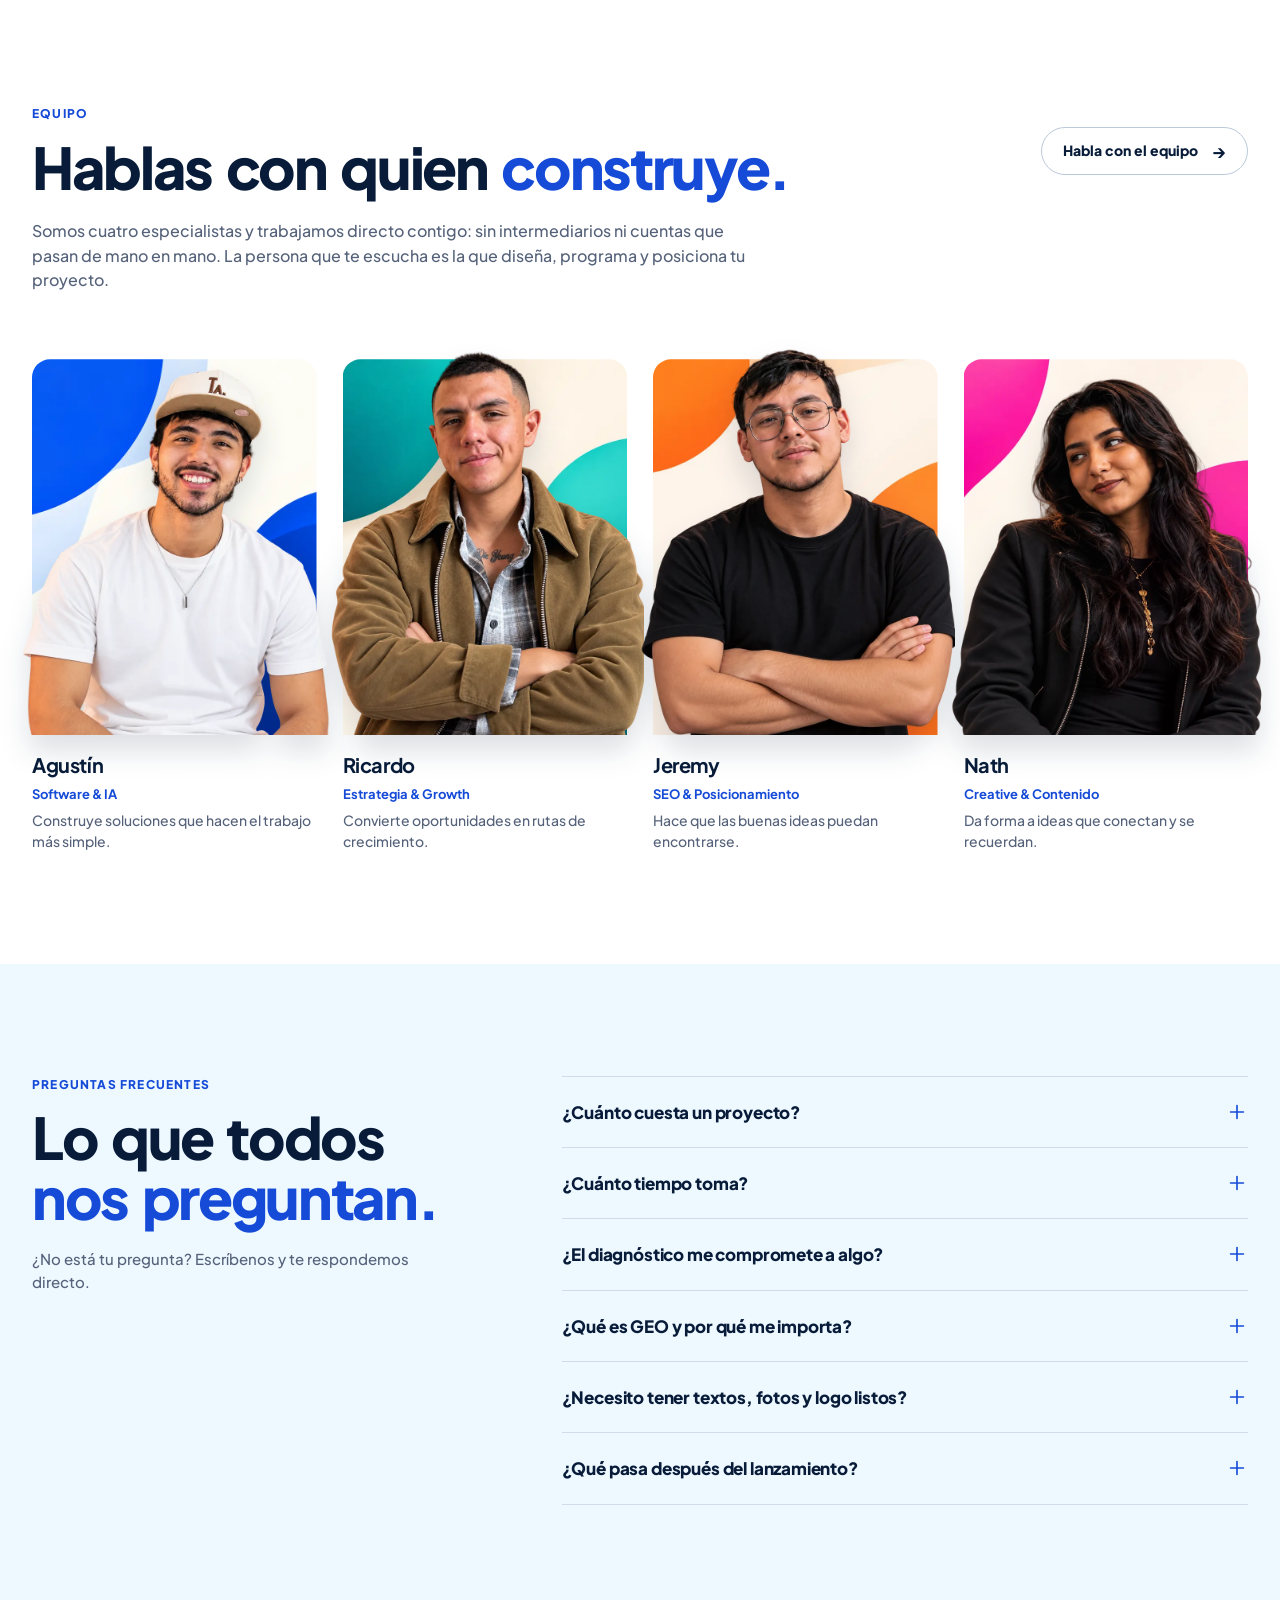
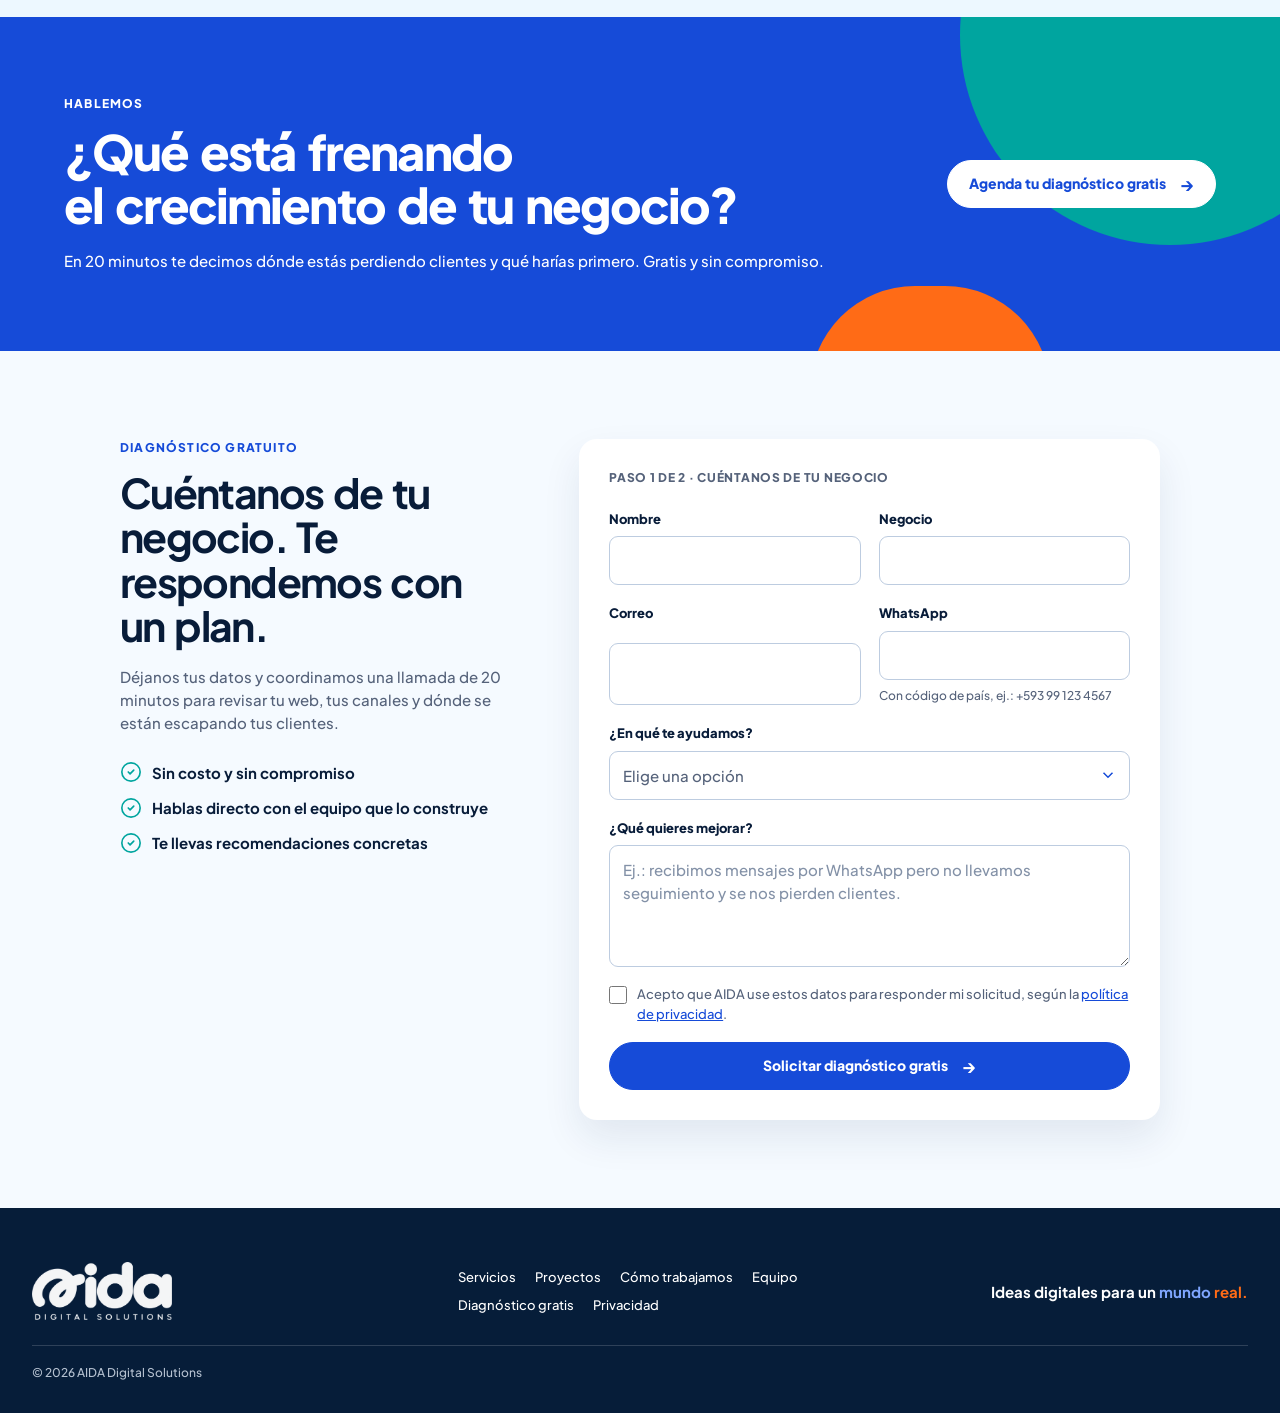
==== commit 2fe1ac27: "Pulir la animación del logo: una capa por letra Cada letra se revela desde su propia capa, así un tr" ====
--- a/index.html
+++ b/index.html
@@ -86,7 +86,7 @@
   <a class="skip-link" href="#contenido">Saltar al contenido</a>
   <header class="site-header" data-header>
     <div class="header-inner">
-      <a class="logo" href="#inicio"><svg class="logo-write" viewBox="0 0 600 250" width="400" height="167" role="img" aria-label="AIDA Digital Solutions, inicio"><defs><mask id="lw-letters" maskUnits="userSpaceOnUse" x="0" y="0" width="600" height="210"><path class="lw-stroke lw-1" d="M40 184 C16 150 22 95 60 62 C95 32 150 30 178 55 C200 78 196 130 170 160 C145 188 100 190 88 165 C76 140 92 105 125 88 C155 72 185 62 212 58" pathLength="1" stroke-width="60"/><path class="lw-stroke lw-2" d="M112 150 C122 128 138 114 150 110" pathLength="1" stroke-width="42"/><path class="lw-stroke lw-3" d="M250 84 L250 176" pathLength="1" stroke-width="50"/><path class="lw-stroke lw-4" d="M250 30 L250 34" pathLength="1" stroke-width="58"/><path class="lw-stroke lw-5" d="M400 95 C385 70 338 68 316 95 C296 122 303 170 338 182 C374 192 402 170 406 145" pathLength="1" stroke-width="56"/><path class="lw-stroke lw-6" d="M408 22 L408 186" pathLength="1" stroke-width="48"/><path class="lw-stroke lw-7" d="M572 92 C555 62 500 60 474 88 C448 118 452 170 490 184 C530 196 566 175 576 145" pathLength="1" stroke-width="58"/><path class="lw-stroke lw-8" d="M576 78 L576 184" pathLength="1" stroke-width="62"/></mask><mask id="lw-tagline" maskUnits="userSpaceOnUse" x="0" y="210" width="600" height="40"><rect class="lw-tagline" x="0" y="210" width="600" height="40" fill="#fff"/></mask></defs><image href="assets/img/aida-logo.webp" width="600" height="250" mask="url(#lw-letters)"/><image href="assets/img/aida-logo.webp" width="600" height="250" mask="url(#lw-tagline)"/><image href="assets/img/aida-logo.webp" width="600" height="250" class="lw-final"/></svg></a>
+      <a class="logo" href="#inicio"><svg class="logo-write" viewBox="0 0 600 250" width="400" height="167" role="img" aria-label="AIDA Digital Solutions, inicio"><defs><clipPath id="lw-c-a1"><polygon points="0 0 170 0 176 57 188 76 194 100 196 112 600 112 600 250 0 250"/></clipPath><clipPath id="lw-c-d"><circle cx="355" cy="125" r="77"/></clipPath><clipPath id="lw-c-a2"><circle cx="510" cy="125" r="77"/></clipPath><mask id="lw-m-a1" maskUnits="userSpaceOnUse" x="0" y="0" width="600" height="250"><path class="lw-stroke lw-1" clip-path="url(#lw-c-a1)" d="M33 178 C12 150 16 104 48 72 C78 44 126 34 158 53 C182 70 182 122 164 154 C146 184 110 194 96 170 C84 148 100 114 124 100" pathLength="1" stroke-width="60"/><path class="lw-stroke lw-2" d="M124 100 C150 84 180 75 210 68" pathLength="1" stroke-width="60"/></mask><mask id="lw-m-i" maskUnits="userSpaceOnUse" x="0" y="0" width="600" height="250"><path class="lw-stroke lw-3" d="M251 84 L251 176" pathLength="1" stroke-width="54"/><path class="lw-stroke lw-4" d="M251 29 L251 33" pathLength="1" stroke-width="60"/></mask><mask id="lw-m-d" maskUnits="userSpaceOnUse" x="0" y="0" width="600" height="250"><path class="lw-stroke lw-5" clip-path="url(#lw-c-d)" d="M364.4 71.8 A54 54 0 0 0 341 177.2 A54 54 0 0 0 373.5 74.3" pathLength="1" stroke-width="52"/><path class="lw-stroke lw-6" d="M408 24 L408 160" pathLength="1" stroke-width="52"/></mask><mask id="lw-m-a2" maskUnits="userSpaceOnUse" x="0" y="0" width="600" height="250"><path class="lw-stroke lw-7" clip-path="url(#lw-c-a2)" d="M519.4 71.8 A54 54 0 0 0 496 177.2 A54 54 0 0 0 528.5 74.3" pathLength="1" stroke-width="52"/><path class="lw-stroke lw-8" d="M577 74 L577 176" pathLength="1" stroke-width="50"/></mask><mask id="lw-m-tag" maskUnits="userSpaceOnUse" x="0" y="205" width="600" height="45"><rect class="lw-tagline" x="0" y="205" width="600" height="45" fill="#fff"/></mask></defs><image href="assets/img/logo-a1.webp" width="600" height="250" mask="url(#lw-m-a1)"/><image href="assets/img/logo-i.webp" width="600" height="250" mask="url(#lw-m-i)"/><image href="assets/img/logo-d.webp" width="600" height="250" mask="url(#lw-m-d)"/><image href="assets/img/logo-a2.webp" width="600" height="250" mask="url(#lw-m-a2)"/><image href="assets/img/logo-tag.webp" width="600" height="250" mask="url(#lw-m-tag)"/></svg></a>
       <button class="menu-toggle" type="button" aria-controls="site-nav" aria-expanded="false"><span class="sr-only" data-menu-label>Abrir menú</span><span aria-hidden="true"></span><span aria-hidden="true"></span></button>
       <nav class="site-nav" id="site-nav" aria-label="Navegación principal">
         <a href="#servicios">Servicios</a><a href="#proyectos">Proyectos</a><a href="#proceso">Cómo trabajamos</a><a href="#nosotros">Equipo</a><a href="#preguntas">Preguntas</a>
--- a/styles.css
+++ b/styles.css
@@ -458,20 +458,19 @@
 
 /* Logo que se escribe: cada trazo de la máscara destapa el logo real en orden de escritura */
 .logo .logo-write { overflow: visible }
-.lw-stroke { fill: none; stroke: #fff; stroke-linecap: round; stroke-linejoin: round; stroke-dasharray: 1 1; stroke-dashoffset: 1; opacity: 0; animation: lw-draw 1s cubic-bezier(.55, 0, .35, 1) forwards }
-.lw-1 { animation-delay: 0.2s; animation-duration: 1.05s }
-.lw-2 { animation-delay: 1.1s; animation-duration: 0.2s }
-.lw-3 { animation-delay: 1.3s; animation-duration: 0.25s }
-.lw-4 { animation-delay: 1.58s; animation-duration: 0.12s }
-.lw-5 { animation-delay: 1.75s; animation-duration: 0.45s }
-.lw-6 { animation-delay: 2.15s; animation-duration: 0.28s }
-.lw-7 { animation-delay: 2.48s; animation-duration: 0.45s }
-.lw-8 { animation-delay: 2.88s; animation-duration: 0.26s }
-.lw-tagline { transform-box: fill-box; transform-origin: left center; transform: scaleX(0); animation: lw-wipe .7s 2.9s var(--ease) forwards }
-.lw-final { opacity: 0; animation: lw-fade .45s 3.2s ease-out forwards }
+.lw-stroke { fill: none; stroke: #fff; stroke-linecap: round; stroke-linejoin: round; stroke-dasharray: 1 1; stroke-dashoffset: 1; opacity: 0; animation: lw-draw .5s cubic-bezier(.45, 0, .55, 1) forwards }
+/* Cada letra vive en su propia capa: un trazo nunca destapa la letra vecina */
+.lw-1 { animation-delay: .2s; animation-duration: 1.05s; animation-timing-function: cubic-bezier(.4, 0, .8, 1) }
+.lw-2 { animation-delay: 1.25s; animation-duration: .22s; animation-timing-function: cubic-bezier(.2, 0, .3, 1) }
+.lw-3 { animation-delay: 1.52s; animation-duration: .24s }
+.lw-4 { animation-delay: 1.82s; animation-duration: .12s }
+.lw-5 { animation-delay: 2s; animation-duration: .5s }
+.lw-6 { animation-delay: 2.46s; animation-duration: .24s }
+.lw-7 { animation-delay: 2.74s; animation-duration: .5s }
+.lw-8 { animation-delay: 3.2s; animation-duration: .24s }
+.lw-tagline { transform-box: fill-box; transform-origin: left center; transform: scaleX(0); animation: lw-wipe .7s 3.3s var(--ease) forwards }
 @keyframes lw-draw { from { opacity: 1; stroke-dashoffset: 1 } to { opacity: 1; stroke-dashoffset: 0 } }
 @keyframes lw-wipe { to { transform: scaleX(1) } }
-@keyframes lw-fade { to { opacity: 1 } }
 
 @media (prefers-reduced-motion: reduce) {
   html { scroll-behavior: auto }
@@ -479,5 +478,5 @@
   .site-header, .site-nav a, .site-nav a::after, .button, .button b, .service-card, .case-card, .case-card img, .portrait-person, .whatsapp-float, .faq summary svg, .flow-step, .flow-icon { transition: none }
   .stage-panel.is-entering { animation: none }
   .mobile-cta, .mobile-cta.is-visible { transition: none }
-  .lw-stroke, .lw-tagline, .lw-final { animation: none; opacity: 1; stroke-dashoffset: 0; transform: none }
-}
+  .lw-stroke, .lw-tagline { animation: none; opacity: 1; stroke-dashoffset: 0; transform: none }
+}
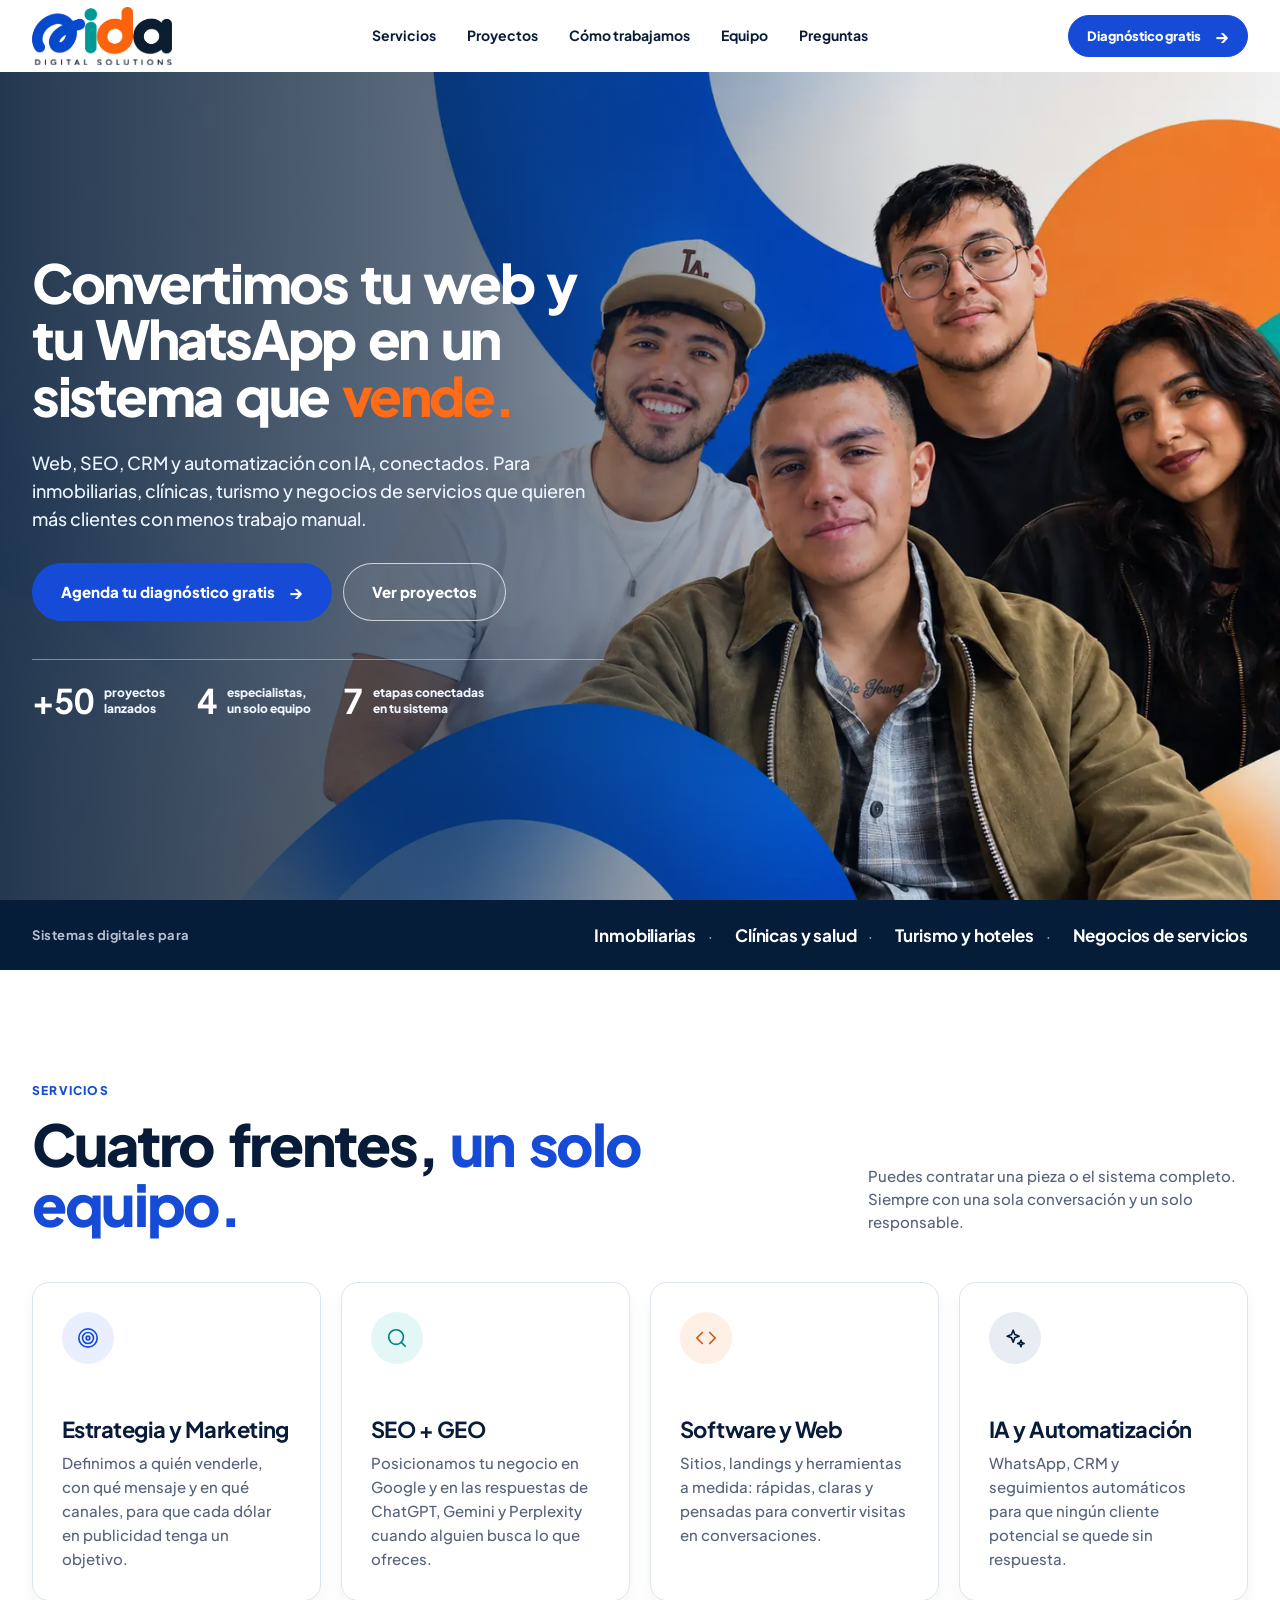
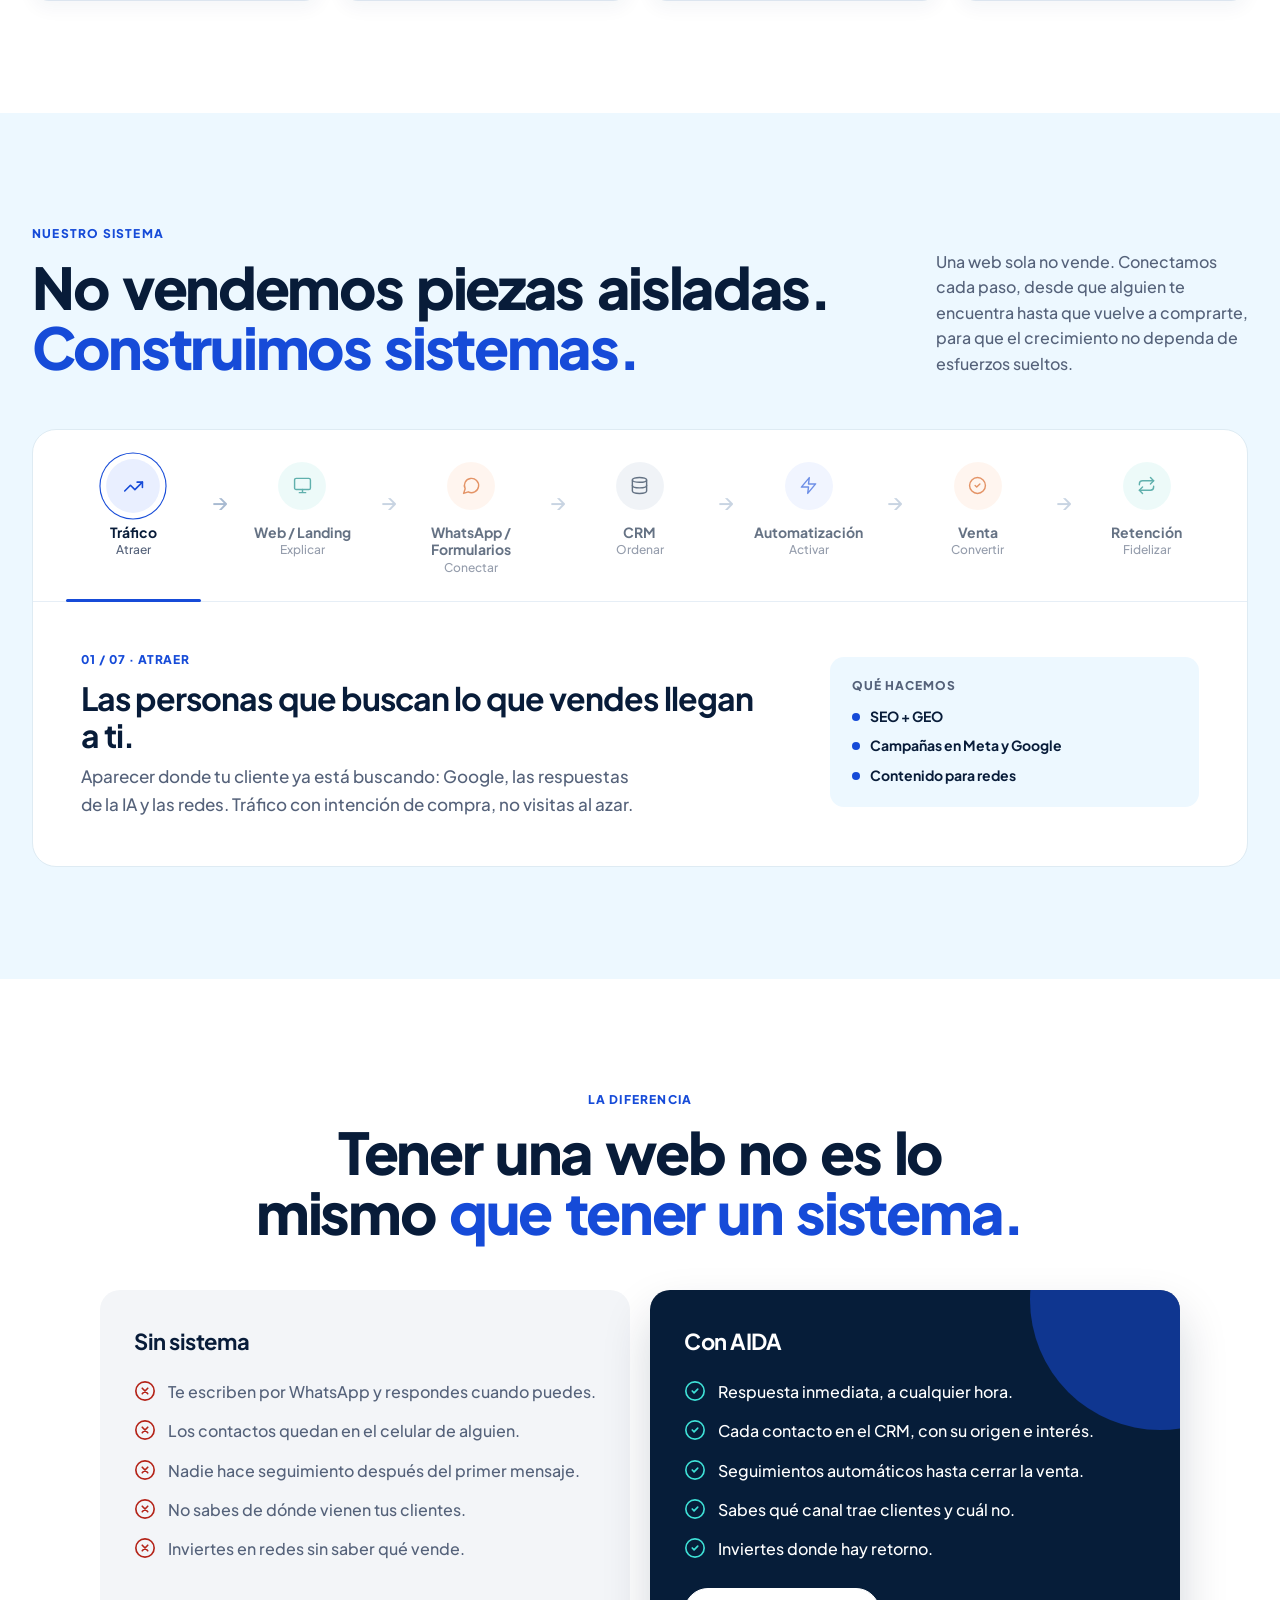
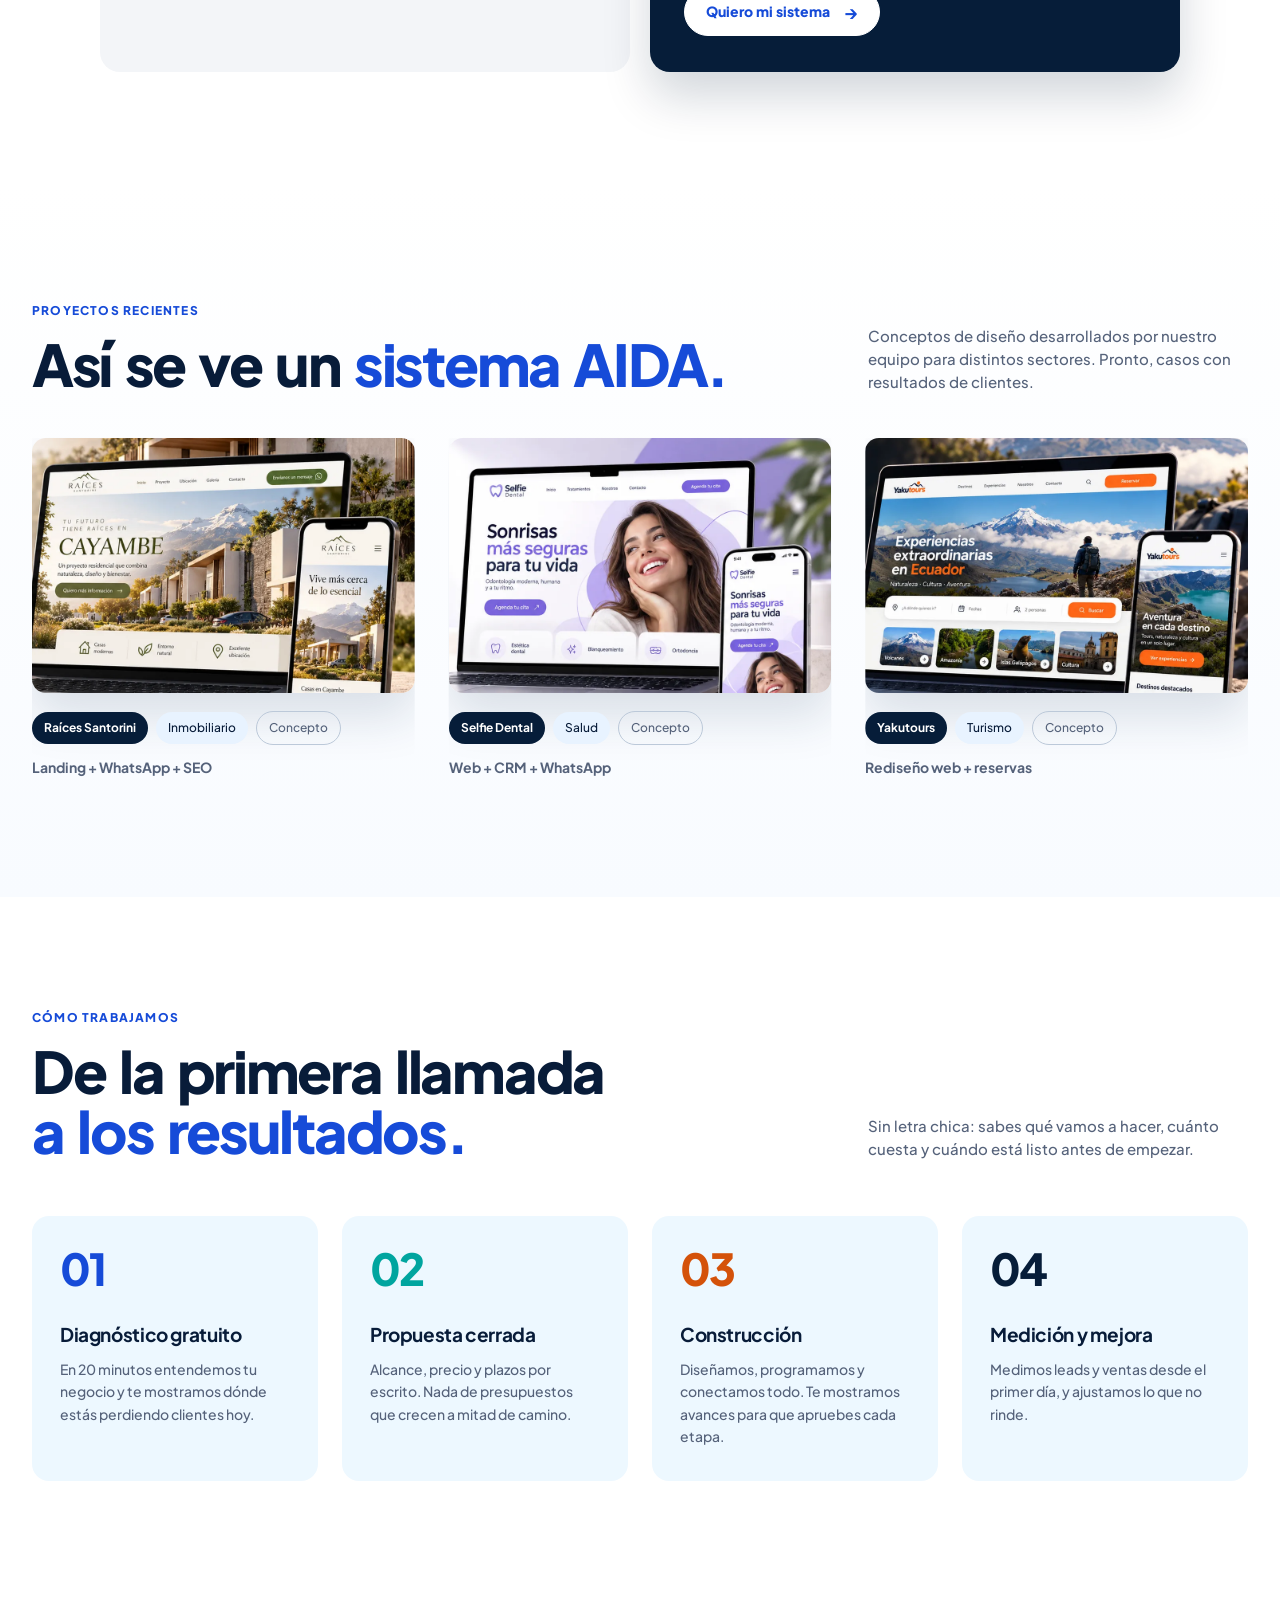
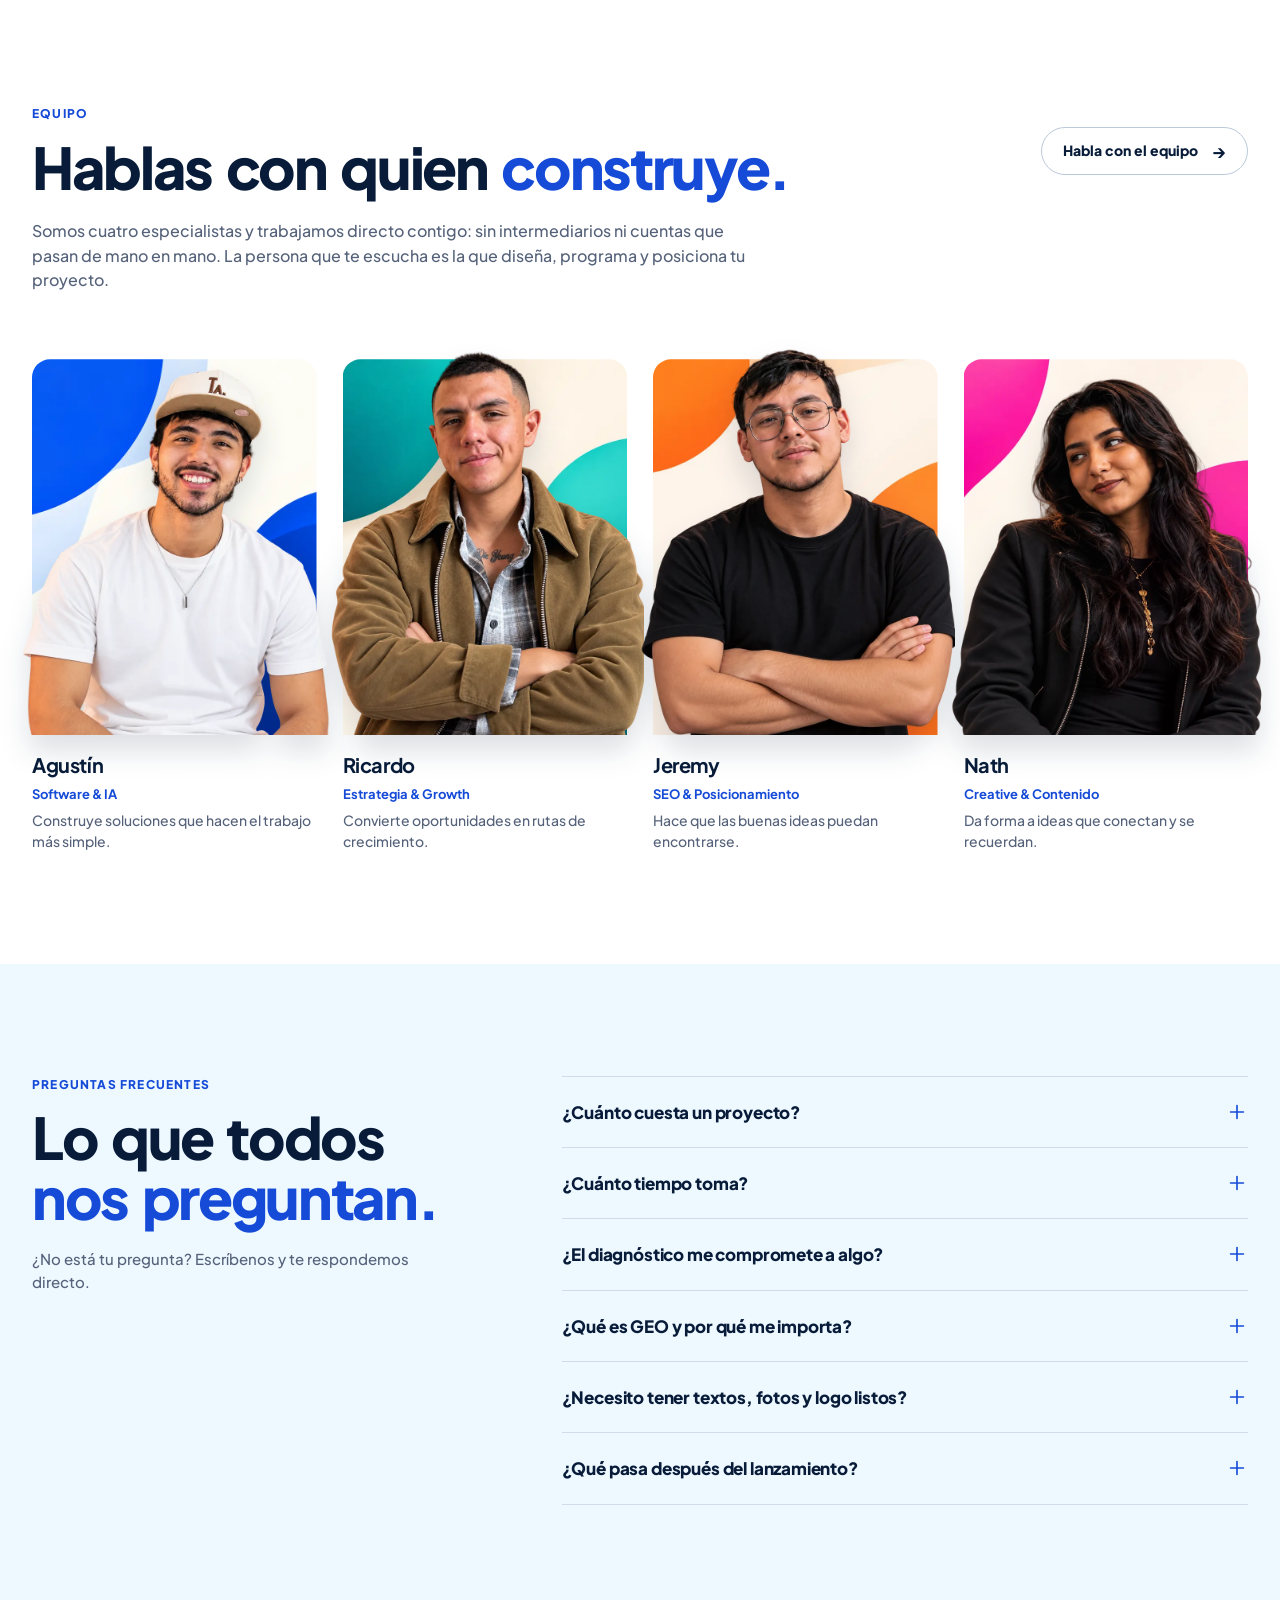
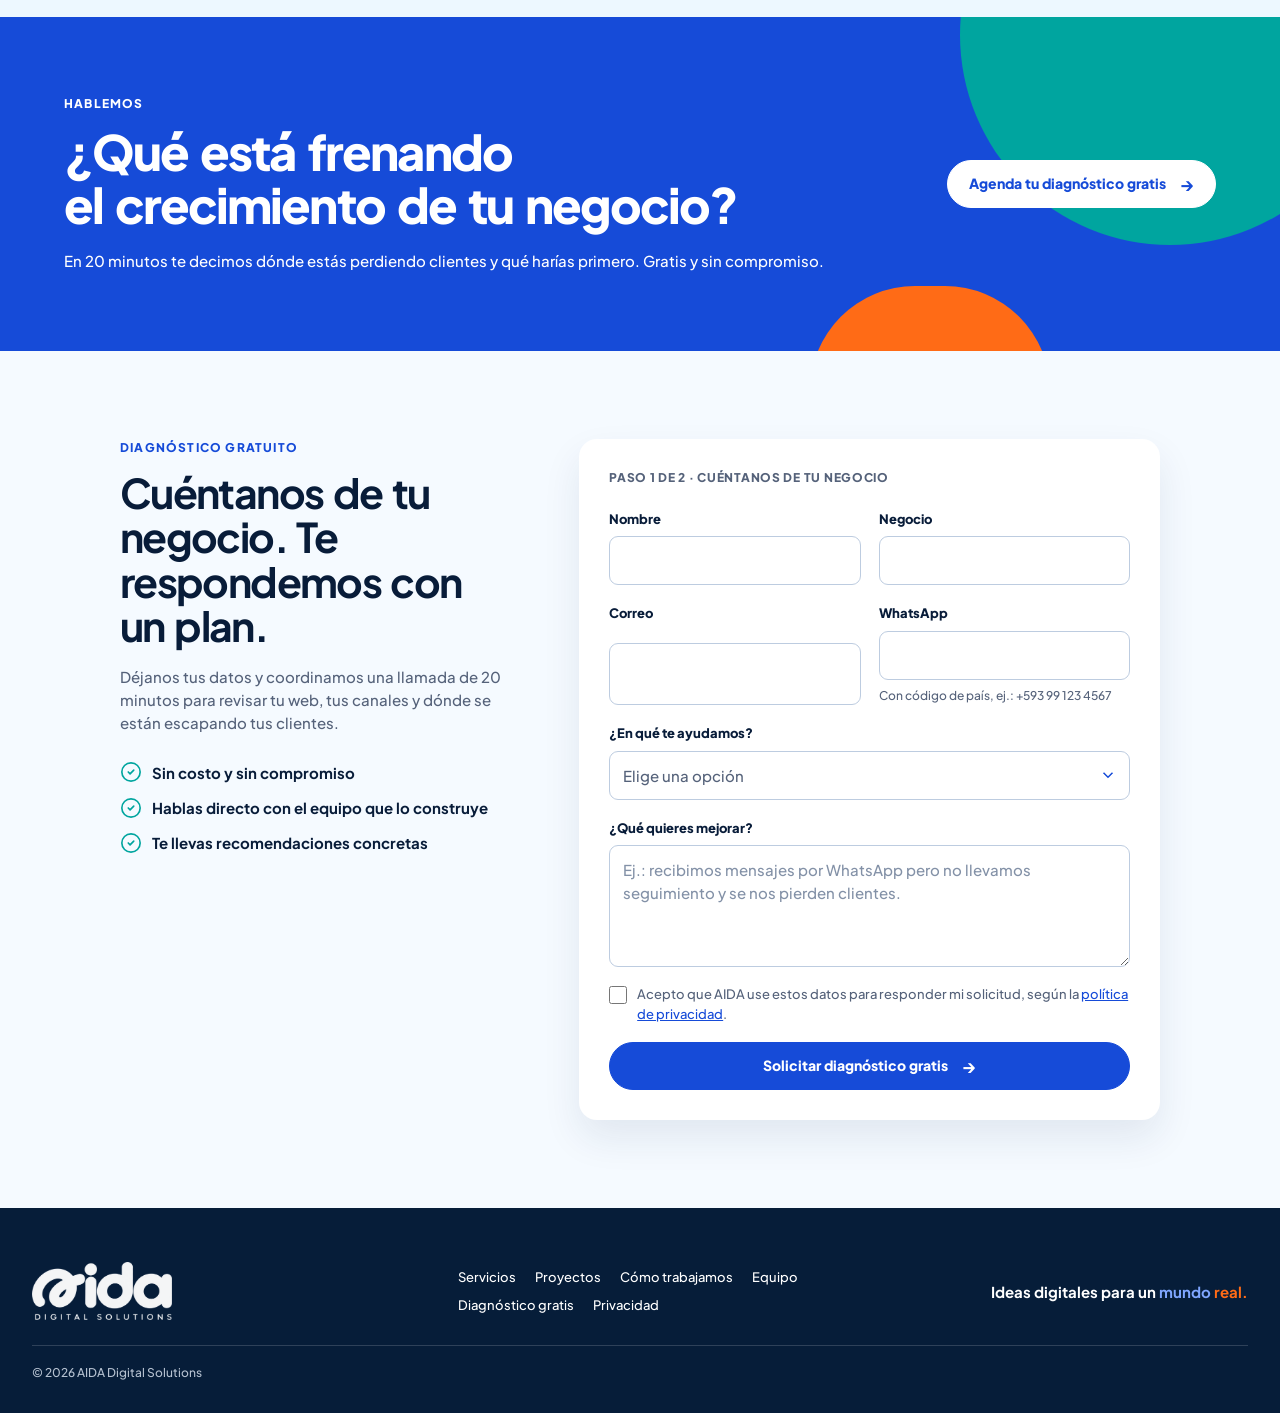
==== commit b1d356b2: "Logo que se escribe como con pluma Cada trazo sigue la línea central real de su letra con su mismo g" ====
--- a/index.html
+++ b/index.html
@@ -86,7 +86,7 @@
   <a class="skip-link" href="#contenido">Saltar al contenido</a>
   <header class="site-header" data-header>
     <div class="header-inner">
-      <a class="logo" href="#inicio"><svg class="logo-write" viewBox="0 0 600 250" width="400" height="167" role="img" aria-label="AIDA Digital Solutions, inicio"><defs><clipPath id="lw-c-a1"><polygon points="0 0 170 0 176 57 188 76 194 100 196 112 600 112 600 250 0 250"/></clipPath><clipPath id="lw-c-d"><circle cx="355" cy="125" r="77"/></clipPath><clipPath id="lw-c-a2"><circle cx="510" cy="125" r="77"/></clipPath><mask id="lw-m-a1" maskUnits="userSpaceOnUse" x="0" y="0" width="600" height="250"><path class="lw-stroke lw-1" clip-path="url(#lw-c-a1)" d="M33 178 C12 150 16 104 48 72 C78 44 126 34 158 53 C182 70 182 122 164 154 C146 184 110 194 96 170 C84 148 100 114 124 100" pathLength="1" stroke-width="60"/><path class="lw-stroke lw-2" d="M124 100 C150 84 180 75 210 68" pathLength="1" stroke-width="60"/></mask><mask id="lw-m-i" maskUnits="userSpaceOnUse" x="0" y="0" width="600" height="250"><path class="lw-stroke lw-3" d="M251 84 L251 176" pathLength="1" stroke-width="54"/><path class="lw-stroke lw-4" d="M251 29 L251 33" pathLength="1" stroke-width="60"/></mask><mask id="lw-m-d" maskUnits="userSpaceOnUse" x="0" y="0" width="600" height="250"><path class="lw-stroke lw-5" clip-path="url(#lw-c-d)" d="M364.4 71.8 A54 54 0 0 0 341 177.2 A54 54 0 0 0 373.5 74.3" pathLength="1" stroke-width="52"/><path class="lw-stroke lw-6" d="M408 24 L408 160" pathLength="1" stroke-width="52"/></mask><mask id="lw-m-a2" maskUnits="userSpaceOnUse" x="0" y="0" width="600" height="250"><path class="lw-stroke lw-7" clip-path="url(#lw-c-a2)" d="M519.4 71.8 A54 54 0 0 0 496 177.2 A54 54 0 0 0 528.5 74.3" pathLength="1" stroke-width="52"/><path class="lw-stroke lw-8" d="M577 74 L577 176" pathLength="1" stroke-width="50"/></mask><mask id="lw-m-tag" maskUnits="userSpaceOnUse" x="0" y="205" width="600" height="45"><rect class="lw-tagline" x="0" y="205" width="600" height="45" fill="#fff"/></mask></defs><image href="assets/img/logo-a1.webp" width="600" height="250" mask="url(#lw-m-a1)"/><image href="assets/img/logo-i.webp" width="600" height="250" mask="url(#lw-m-i)"/><image href="assets/img/logo-d.webp" width="600" height="250" mask="url(#lw-m-d)"/><image href="assets/img/logo-a2.webp" width="600" height="250" mask="url(#lw-m-a2)"/><image href="assets/img/logo-tag.webp" width="600" height="250" mask="url(#lw-m-tag)"/></svg></a>
+      <a class="logo" href="#inicio"><svg class="logo-write" viewBox="0 0 600 250" width="400" height="167" role="img" aria-label="AIDA Digital Solutions, inicio"><defs><mask id="lw-m-a1" maskUnits="userSpaceOnUse" x="0" y="0" width="600" height="250"><path class="lw-stroke lw-1" d="M32 172 C30.8 168.3 26.3 157.3 25 150 C23.7 142.7 23.3 135.7 24 128 C24.7 120.3 26.2 111.3 29 104 C31.8 96.7 35.8 90.2 41 84 C46.2 77.8 52.7 71.8 60 67 C67.3 62.2 76.7 57.8 85 55 C93.3 52.2 102 50.3 110 50 C118 49.7 126.8 51.2 133 53 C139.2 54.8 143.5 57.2 147 61 C150.5 64.8 151.7 71.5 154 76 C156.3 80.5 158.8 84 161 88 C163.2 92 165.8 95.2 167 100 C168.2 104.8 168.7 110.8 168 117 C167.3 123.2 165.5 130.8 163 137 C160.5 143.2 157.2 149.2 153 154 C148.8 158.8 143.7 163 138 166 C132.3 169 124.8 171.5 119 172 C113.2 172.5 106.8 171.8 103 169 C99.2 166.2 96.8 160.3 96 155 C95.2 149.7 96.2 142.8 98 137 C99.8 131.2 103 125.2 107 120 C111 114.8 116.2 109.7 122 106 C127.8 102.3 135.5 101 142 98 C148.5 95 156 91 161 88 C166 85 167.7 81.7 172 80 C176.3 78.3 181.8 79.3 187 78 C192.2 76.7 200.3 73 203 72" pathLength="1" stroke-width="46"/></mask><mask id="lw-m-i" maskUnits="userSpaceOnUse" x="0" y="0" width="600" height="250"><path class="lw-stroke lw-2" d="M251 86 L251 170" pathLength="1" stroke-width="52"/><path class="lw-stroke lw-3" d="M251 30 L251 32" pathLength="1" stroke-width="52"/></mask><mask id="lw-m-d" maskUnits="userSpaceOnUse" x="0" y="0" width="600" height="250"><path class="lw-stroke lw-4" d="M398.4 94.6 A53 53 0 0 0 311.6 155.4 A53 53 0 0 0 398.4 94.6" pathLength="1" stroke-width="46"/><path class="lw-stroke lw-5" d="M408 25 L408 150" pathLength="1" stroke-width="50"/></mask><mask id="lw-m-a2" maskUnits="userSpaceOnUse" x="0" y="0" width="600" height="250"><path class="lw-stroke lw-6" d="M551.8 92.4 A53 53 0 0 0 468.2 157.6 A53 53 0 0 0 551.8 92.4" pathLength="1" stroke-width="46"/><path class="lw-stroke lw-7" d="M574 75 L574 173" pathLength="1" stroke-width="50"/></mask><mask id="lw-m-tag" maskUnits="userSpaceOnUse" x="0" y="205" width="600" height="45"><rect class="lw-tagline" x="0" y="205" width="600" height="45" fill="#fff"/></mask></defs><image href="assets/img/logo-a1.webp" width="600" height="250" mask="url(#lw-m-a1)"/><image href="assets/img/logo-i.webp" width="600" height="250" mask="url(#lw-m-i)"/><image href="assets/img/logo-d.webp" width="600" height="250" mask="url(#lw-m-d)"/><image href="assets/img/logo-a2.webp" width="600" height="250" mask="url(#lw-m-a2)"/><g class="lw-fill"><image href="assets/img/logo-a1.webp" width="600" height="250"/><image href="assets/img/logo-i.webp" width="600" height="250"/><image href="assets/img/logo-d.webp" width="600" height="250"/><image href="assets/img/logo-a2.webp" width="600" height="250"/></g><image href="assets/img/logo-tag.webp" width="600" height="250" mask="url(#lw-m-tag)"/></svg></a>
       <button class="menu-toggle" type="button" aria-controls="site-nav" aria-expanded="false"><span class="sr-only" data-menu-label>Abrir menú</span><span aria-hidden="true"></span><span aria-hidden="true"></span></button>
       <nav class="site-nav" id="site-nav" aria-label="Navegación principal">
         <a href="#servicios">Servicios</a><a href="#proyectos">Proyectos</a><a href="#proceso">Cómo trabajamos</a><a href="#nosotros">Equipo</a><a href="#preguntas">Preguntas</a>
--- a/styles.css
+++ b/styles.css
@@ -458,19 +458,21 @@
 
 /* Logo que se escribe: cada trazo de la máscara destapa el logo real en orden de escritura */
 .logo .logo-write { overflow: visible }
-.lw-stroke { fill: none; stroke: #fff; stroke-linecap: round; stroke-linejoin: round; stroke-dasharray: 1 1; stroke-dashoffset: 1; opacity: 0; animation: lw-draw .5s cubic-bezier(.45, 0, .55, 1) forwards }
-/* Cada letra vive en su propia capa: un trazo nunca destapa la letra vecina */
-.lw-1 { animation-delay: .2s; animation-duration: 1.05s; animation-timing-function: cubic-bezier(.4, 0, .8, 1) }
-.lw-2 { animation-delay: 1.25s; animation-duration: .22s; animation-timing-function: cubic-bezier(.2, 0, .3, 1) }
-.lw-3 { animation-delay: 1.52s; animation-duration: .24s }
-.lw-4 { animation-delay: 1.82s; animation-duration: .12s }
-.lw-5 { animation-delay: 2s; animation-duration: .5s }
-.lw-6 { animation-delay: 2.46s; animation-duration: .24s }
-.lw-7 { animation-delay: 2.74s; animation-duration: .5s }
-.lw-8 { animation-delay: 3.2s; animation-duration: .24s }
-.lw-tagline { transform-box: fill-box; transform-origin: left center; transform: scaleX(0); animation: lw-wipe .7s 3.3s var(--ease) forwards }
+.lw-stroke { fill: none; stroke: #fff; stroke-linecap: round; stroke-linejoin: round; stroke-dasharray: 1 1; stroke-dashoffset: 1; opacity: 0; animation: lw-draw .4s cubic-bezier(.45, 0, .55, 1) forwards }
+/* Cada letra vive en su propia capa y se destapa con una pluma que sigue su línea central, con su mismo grosor */
+.lw-1 { animation-delay: .2s; animation-duration: 1.5s; animation-timing-function: cubic-bezier(.35, 0, .5, 1) }
+.lw-2 { animation-delay: 1.8s; animation-duration: 0.25s }
+.lw-3 { animation-delay: 2.12s; animation-duration: 0.1s }
+.lw-4 { animation-delay: 2.3s; animation-duration: 0.45s }
+.lw-5 { animation-delay: 2.75s; animation-duration: 0.22s }
+.lw-6 { animation-delay: 3.05s; animation-duration: 0.45s }
+.lw-7 { animation-delay: 3.5s; animation-duration: 0.22s }
+.lw-tagline { transform-box: fill-box; transform-origin: left center; transform: scaleX(0); animation: lw-wipe .7s 3.55s var(--ease) forwards }
+/* Al final entra el logo completo para asentar los bordes que la pluma no toca */
+.lw-fill { opacity: 0; animation: lw-fade .3s 3.75s ease-out forwards }
 @keyframes lw-draw { from { opacity: 1; stroke-dashoffset: 1 } to { opacity: 1; stroke-dashoffset: 0 } }
 @keyframes lw-wipe { to { transform: scaleX(1) } }
+@keyframes lw-fade { to { opacity: 1 } }
 
 @media (prefers-reduced-motion: reduce) {
   html { scroll-behavior: auto }
@@ -478,5 +480,5 @@
   .site-header, .site-nav a, .site-nav a::after, .button, .button b, .service-card, .case-card, .case-card img, .portrait-person, .whatsapp-float, .faq summary svg, .flow-step, .flow-icon { transition: none }
   .stage-panel.is-entering { animation: none }
   .mobile-cta, .mobile-cta.is-visible { transition: none }
-  .lw-stroke, .lw-tagline { animation: none; opacity: 1; stroke-dashoffset: 0; transform: none }
-}
+  .lw-stroke, .lw-tagline, .lw-fill { animation: none; opacity: 1; stroke-dashoffset: 0; transform: none }
+}
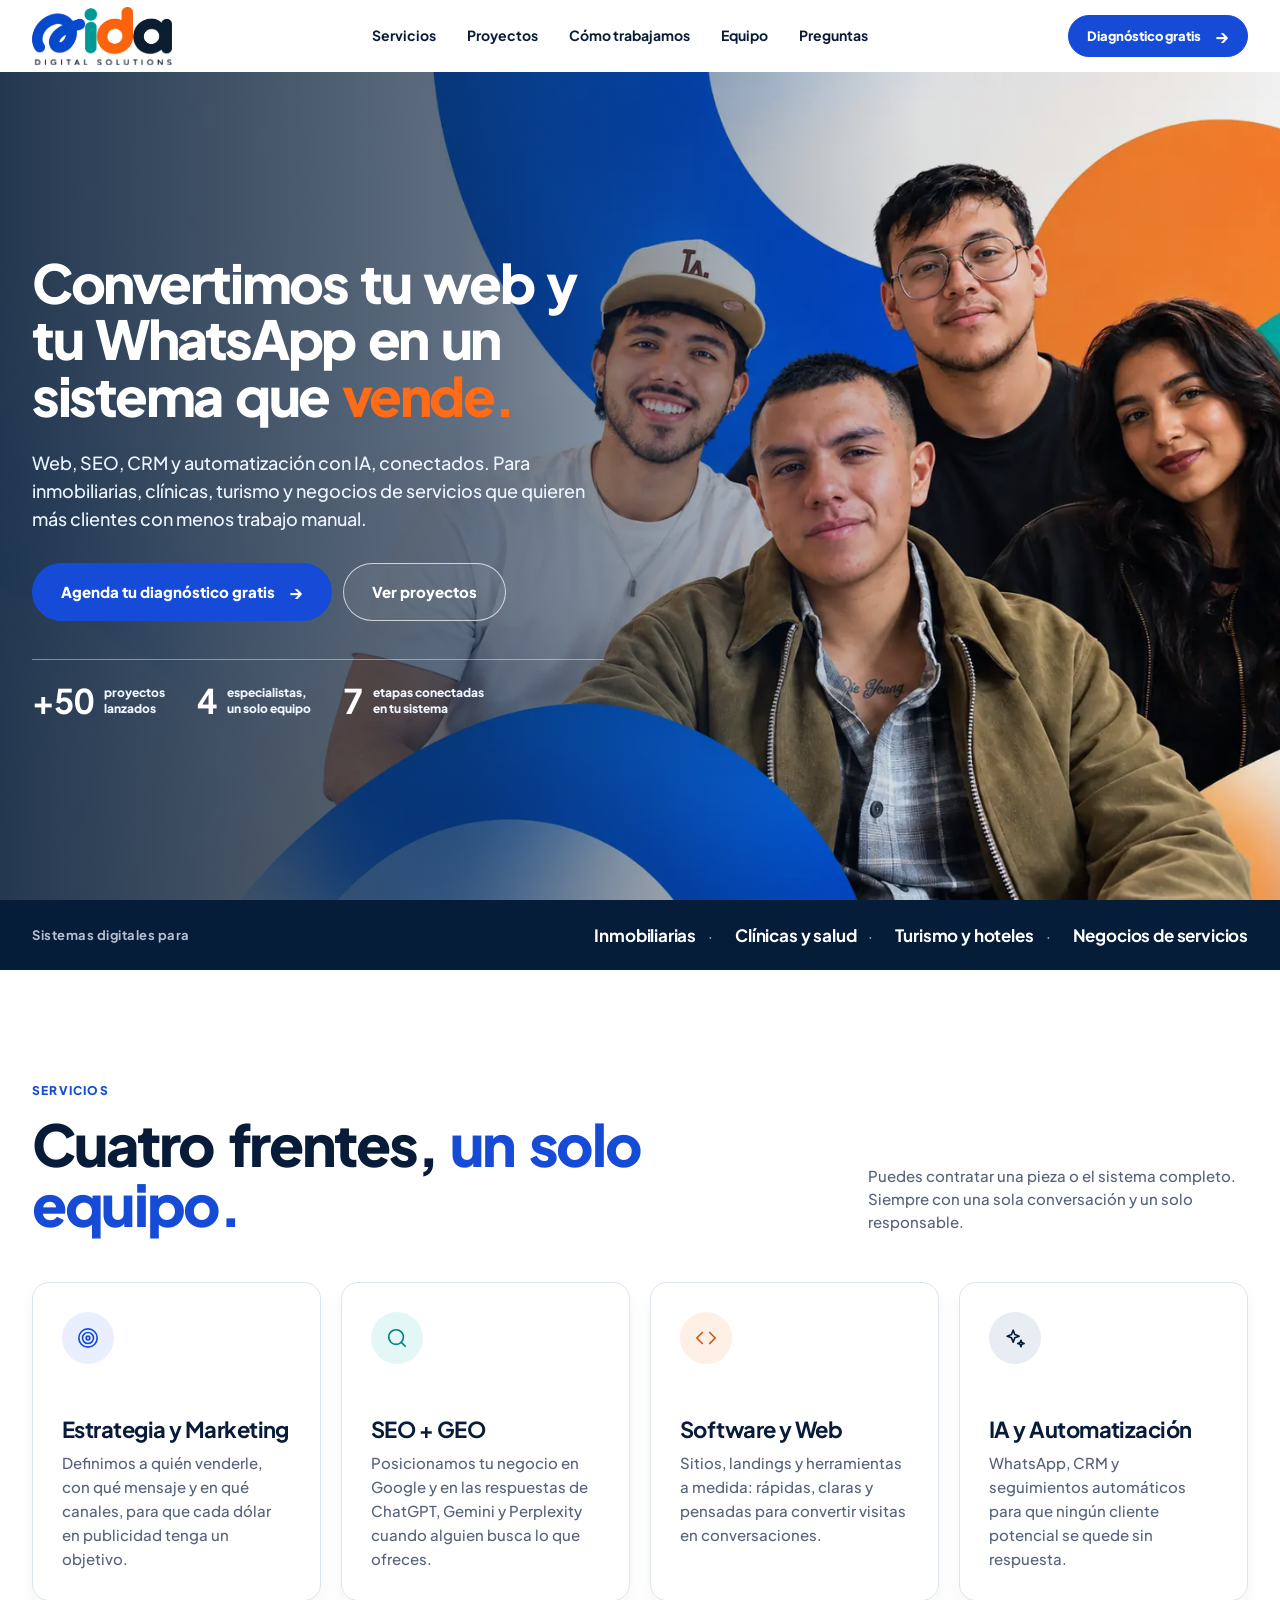
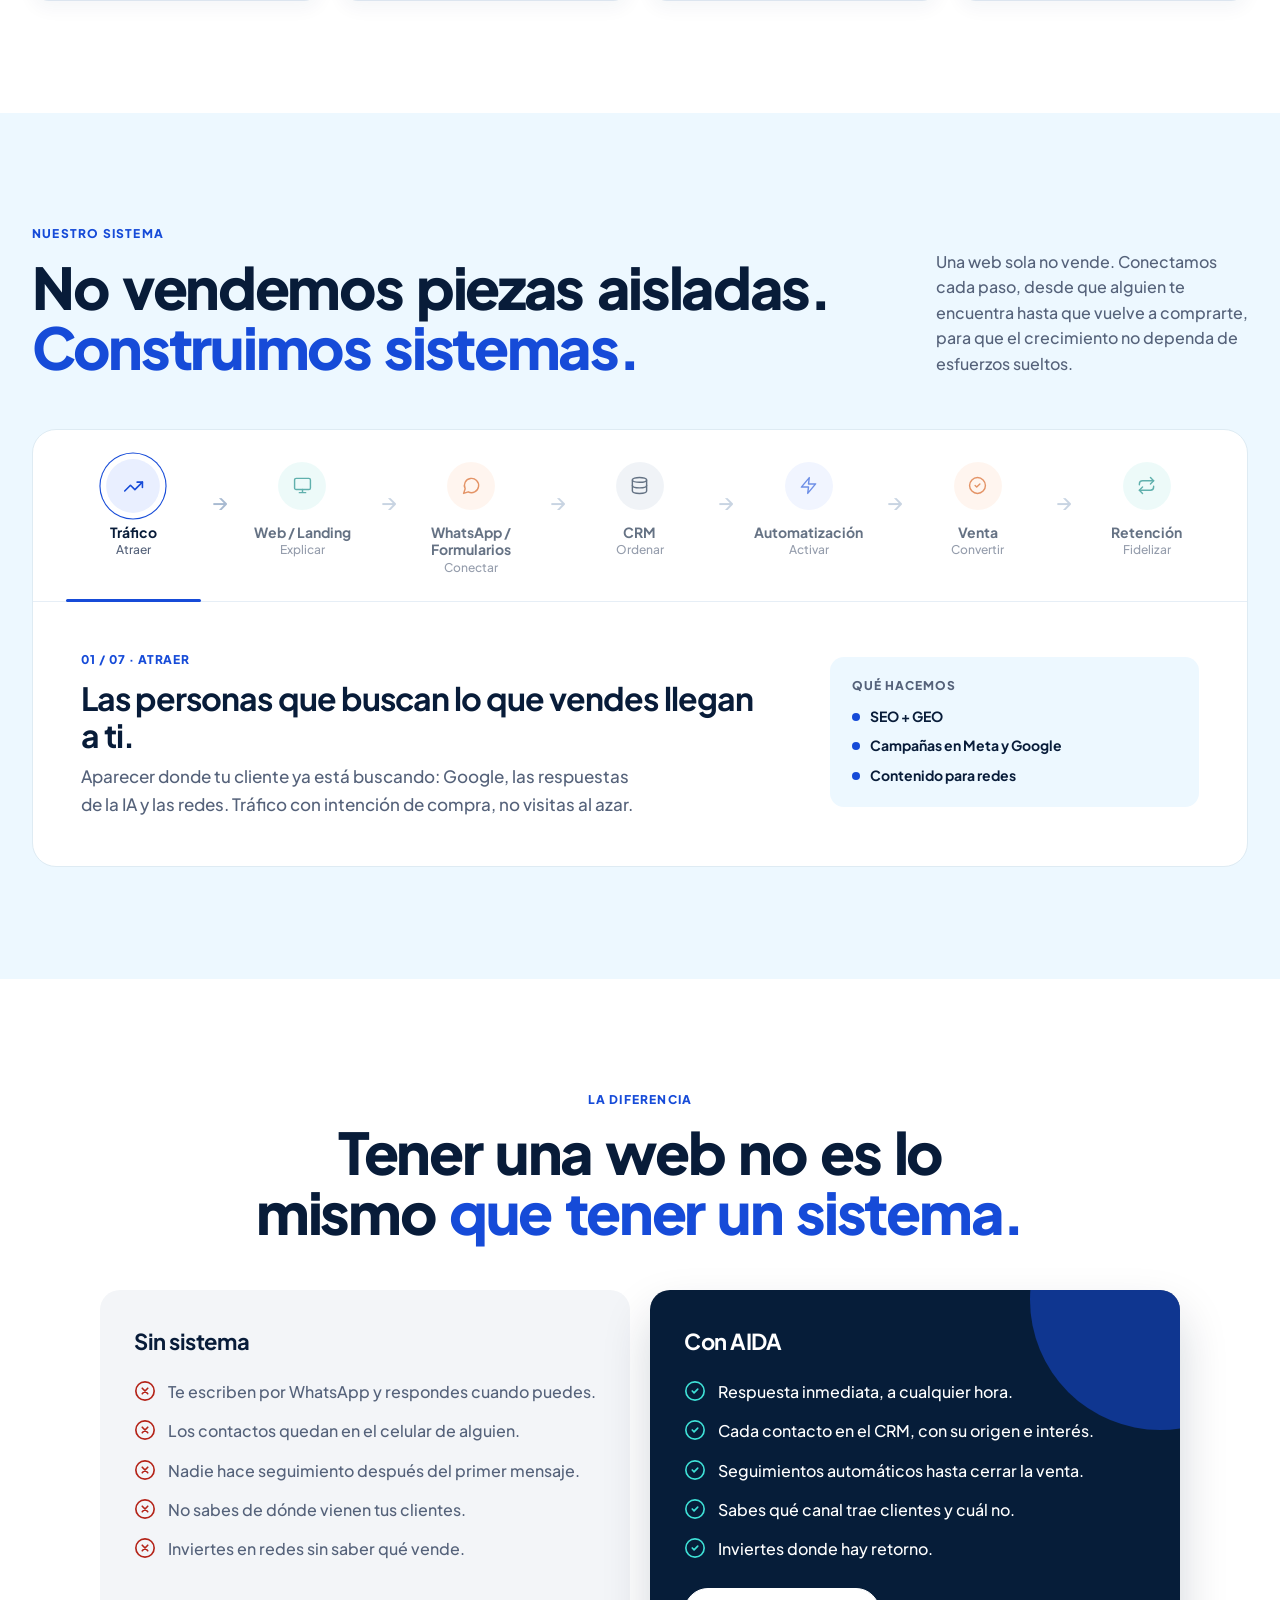
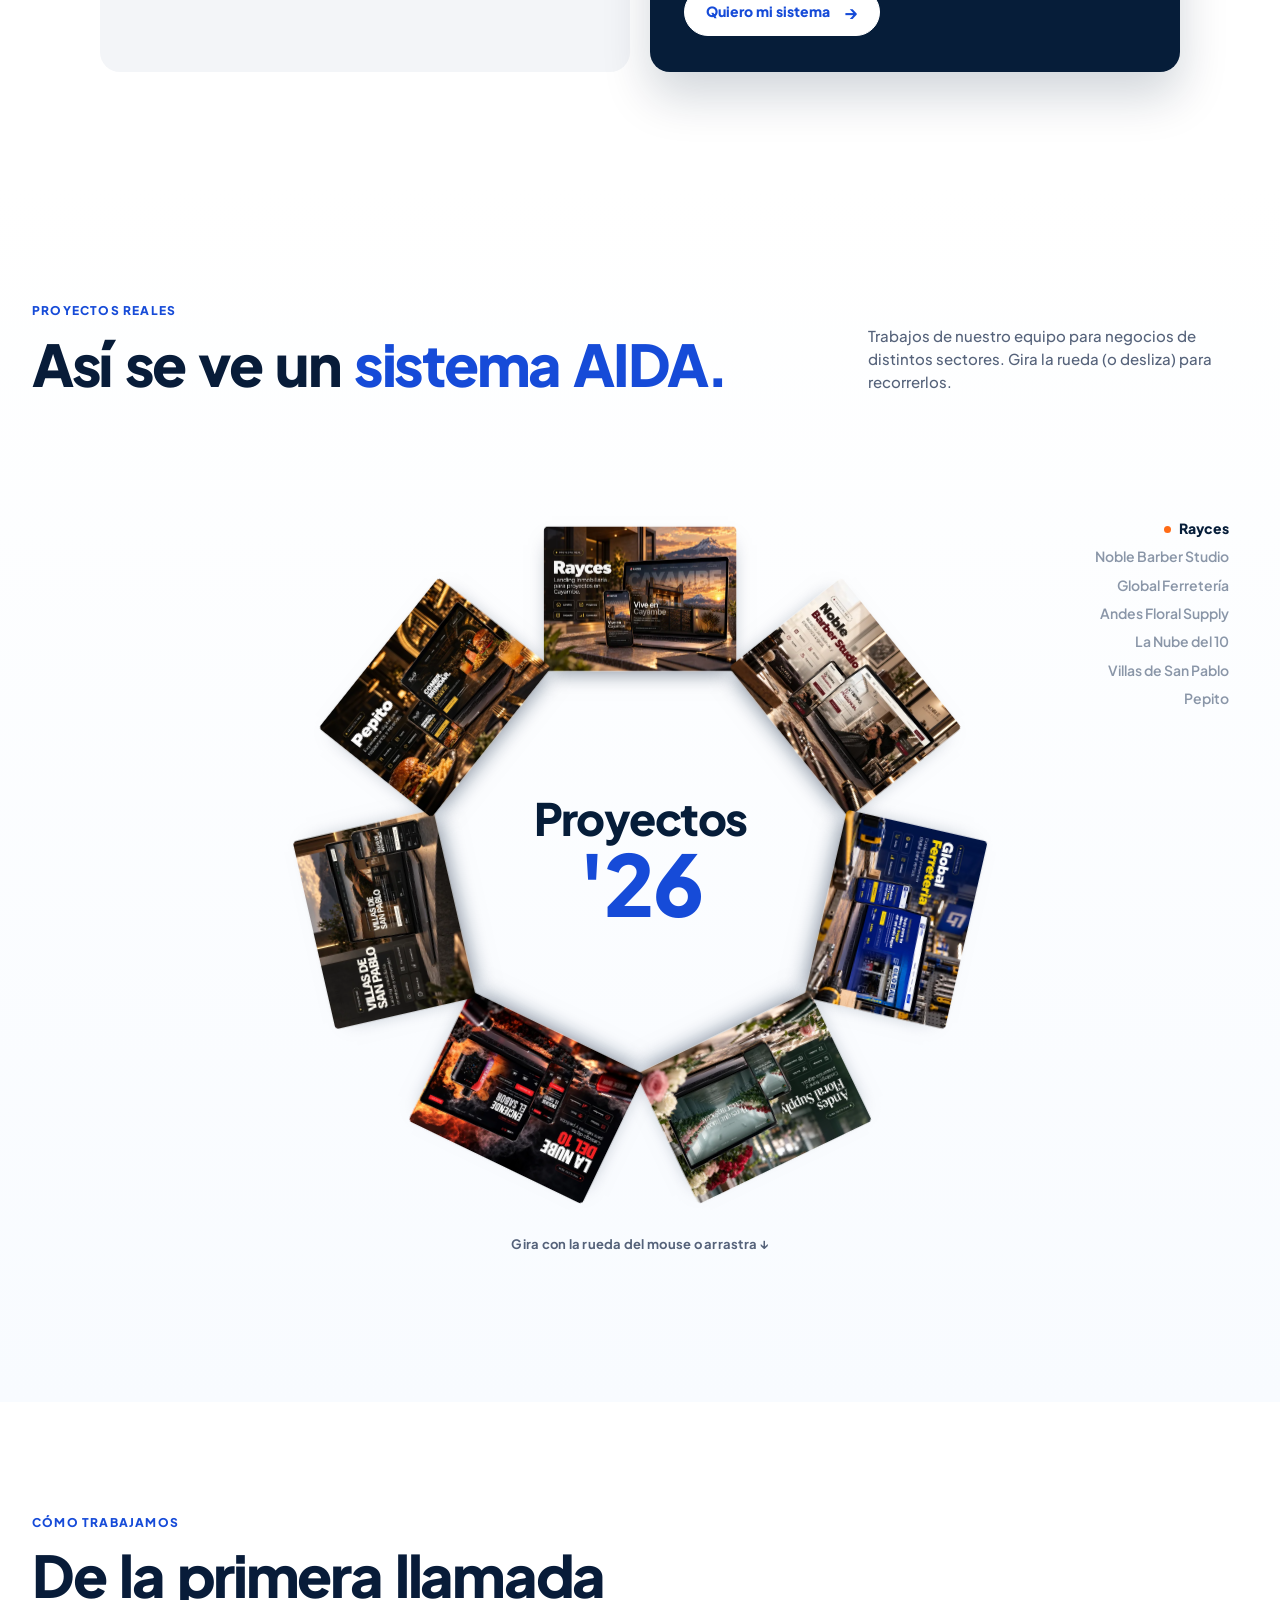
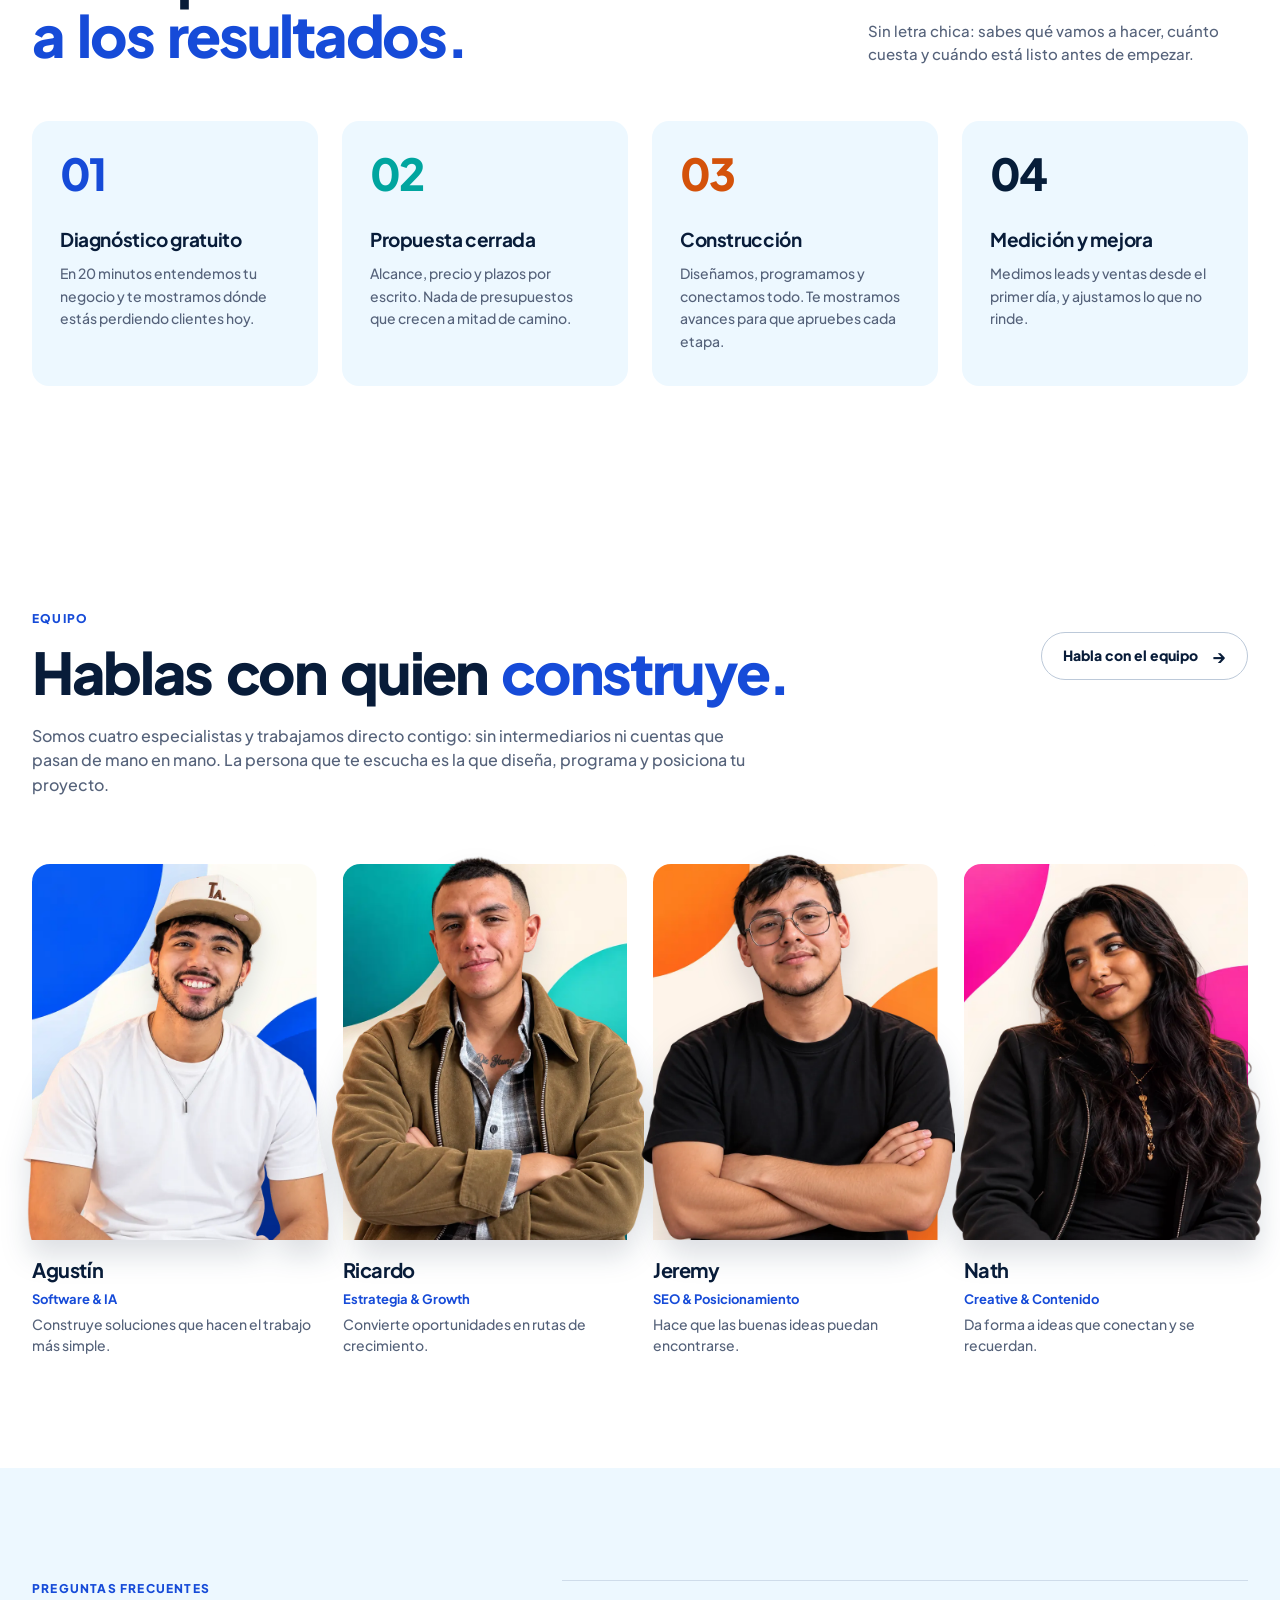
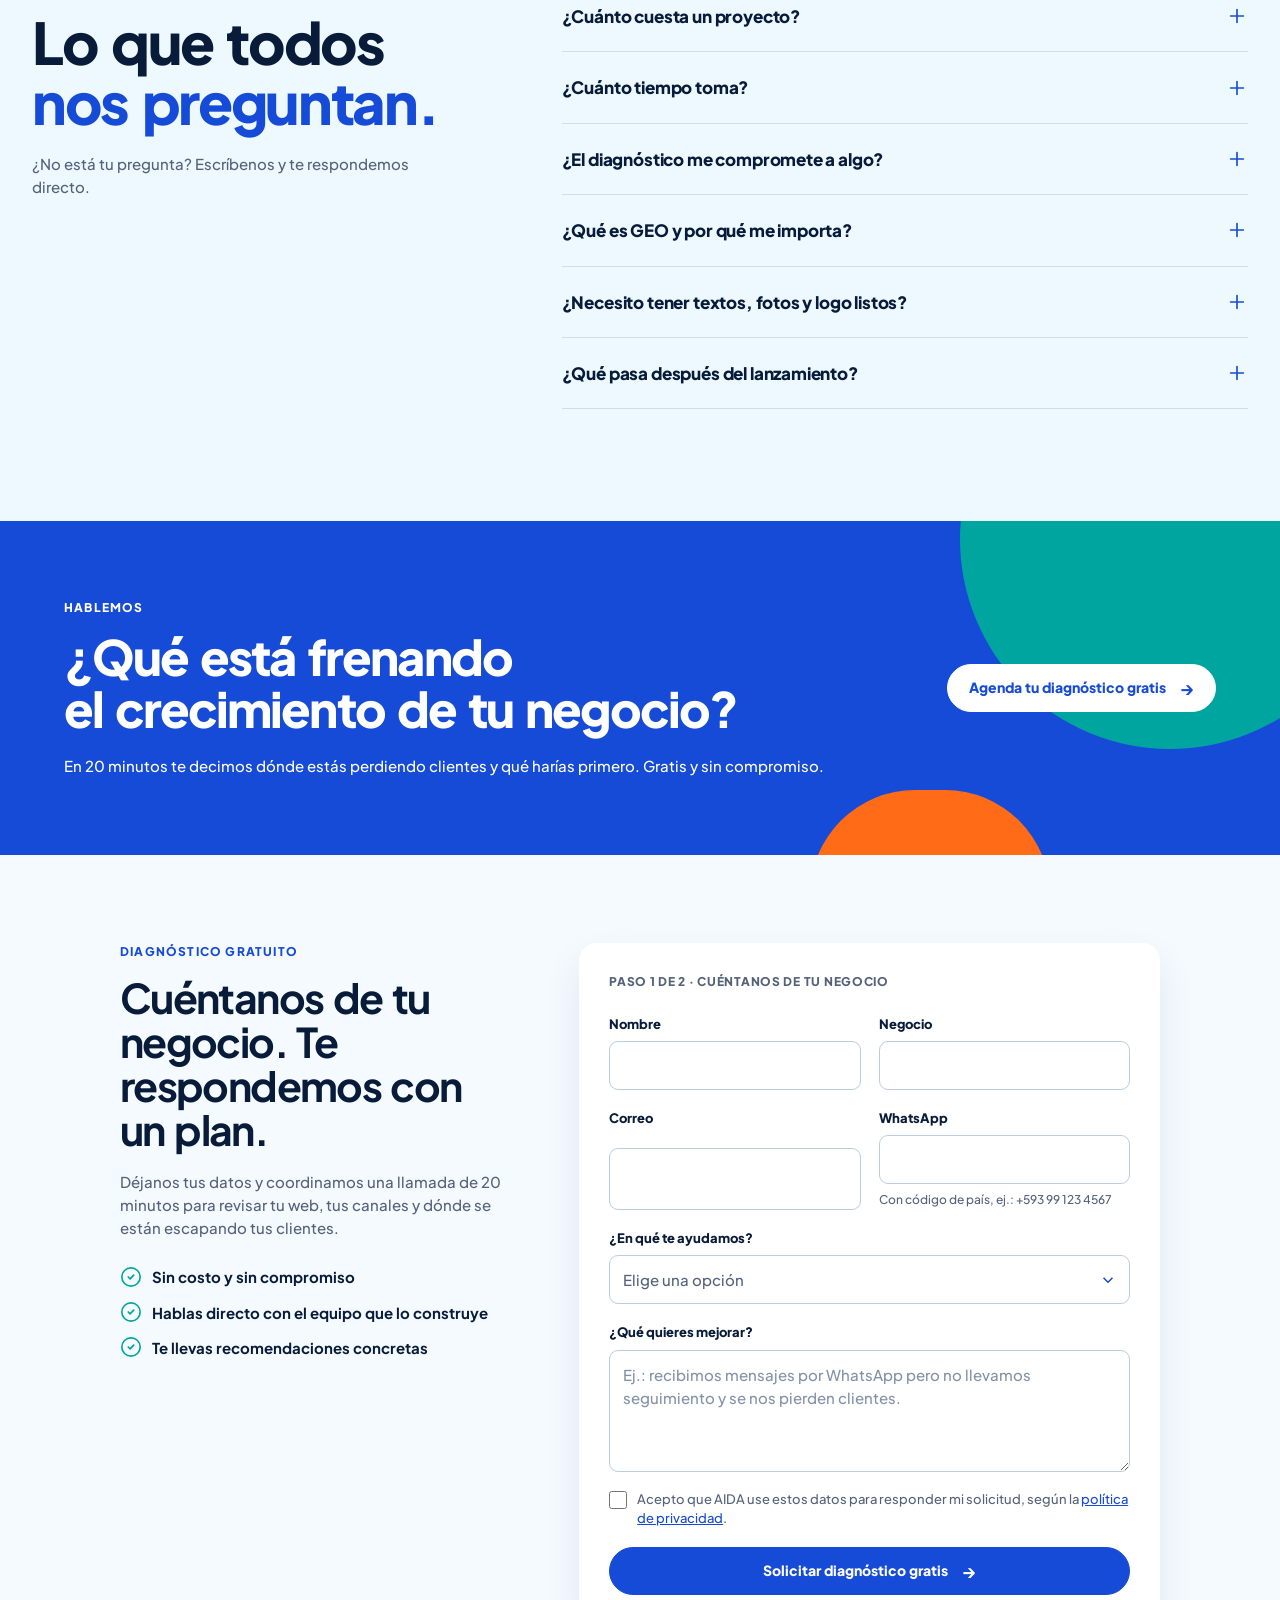
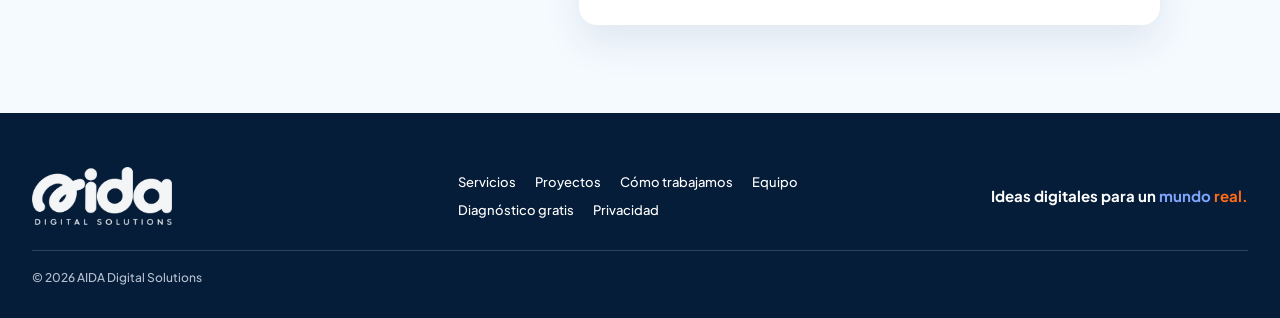
==== commit 4505cdf9: "Rueda de proyectos reales en la sección de proyectos En escritorio los 7 proyectos se muestran en un" ====
--- a/index.html
+++ b/index.html
@@ -211,25 +211,40 @@
 
     <section class="cases section" id="proyectos">
       <div class="cases-intro reveal">
-        <div><p class="eyebrow">PROYECTOS RECIENTES</p><h2>Así se ve un <span>sistema AIDA.</span></h2></div>
-        <p>Conceptos de diseño desarrollados por nuestro equipo para distintos sectores. Pronto, casos con resultados de clientes.</p>
-      </div>
-      <div class="case-list">
-        <article class="case-card reveal reveal-image">
-          <img src="assets/img/case-raices.webp" width="960" height="640" loading="lazy" decoding="async" alt="Concepto de landing para Raíces Santorini, proyecto residencial en Cayambe, en laptop y celular">
-          <div class="case-meta"><b>Raíces Santorini</b><span>Inmobiliario</span><span class="case-tag">Concepto</span></div>
-          <p class="case-scope">Landing + WhatsApp + SEO</p>
-        </article>
-        <article class="case-card reveal reveal-image">
-          <img src="assets/img/case-selfie-dental.webp" width="960" height="640" loading="lazy" decoding="async" alt="Concepto de sitio web para Selfie Dental con agenda de citas, en laptop y celular">
-          <div class="case-meta"><b>Selfie Dental</b><span>Salud</span><span class="case-tag">Concepto</span></div>
-          <p class="case-scope">Web + CRM + WhatsApp</p>
-        </article>
-        <article class="case-card reveal reveal-image">
-          <img src="assets/img/case-yakutours.webp" width="960" height="640" loading="lazy" decoding="async" alt="Concepto de sitio web para Yakutours con buscador de tours en Ecuador, en laptop y celular">
-          <div class="case-meta"><b>Yakutours</b><span>Turismo</span><span class="case-tag">Concepto</span></div>
-          <p class="case-scope">Rediseño web + reservas</p>
-        </article>
+        <div><p class="eyebrow">PROYECTOS REALES</p><h2>Así se ve un <span>sistema AIDA.</span></h2></div>
+        <p>Trabajos de nuestro equipo para negocios de distintos sectores. Gira la rueda (o desliza) para recorrerlos.</p>
+      </div>
+      <div class="works reveal" data-works aria-label="Proyectos de AIDA" data-label="Proyectos '26">
+        <ol class="works-list">
+        <li class="work" data-title="Rayces" data-meta="Inmobiliario · Landing inmobiliaria en Cayambe">
+          <img src="assets/img/work-rayces-1200.webp" srcset="assets/img/work-rayces-640.webp 640w, assets/img/work-rayces-1200.webp 1200w" sizes="(max-width: 760px) 82vw, 44vw" width="1200" height="900" loading="lazy" decoding="async" draggable="false" alt="Landing de Rayces, proyectos inmobiliarios en Cayambe, en laptop y celular">
+          <p class="work-caption"><b>Rayces</b><span>Inmobiliario · Landing inmobiliaria en Cayambe</span></p>
+        </li>
+        <li class="work" data-title="Noble Barber Studio" data-meta="Barbería · Reservas y presencia digital">
+          <img src="assets/img/work-noble-1200.webp" srcset="assets/img/work-noble-640.webp 640w, assets/img/work-noble-1200.webp 1200w" sizes="(max-width: 760px) 82vw, 44vw" width="1200" height="900" loading="lazy" decoding="async" draggable="false" alt="Sitio de Noble Barber Studio con reservas en línea, en laptop y celular">
+          <p class="work-caption"><b>Noble Barber Studio</b><span>Barbería · Reservas y presencia digital</span></p>
+        </li>
+        <li class="work" data-title="Global Ferretería" data-meta="Ferretería · Catálogo digital para ventas">
+          <img src="assets/img/work-global-ferreteria-1200.webp" srcset="assets/img/work-global-ferreteria-640.webp 640w, assets/img/work-global-ferreteria-1200.webp 1200w" sizes="(max-width: 760px) 82vw, 44vw" width="1200" height="900" loading="lazy" decoding="async" draggable="false" alt="Catálogo web de Global Ferretería, en laptop y celular">
+          <p class="work-caption"><b>Global Ferretería</b><span>Ferretería · Catálogo digital para ventas</span></p>
+        </li>
+        <li class="work" data-title="Andes Floral Supply" data-meta="Floricultura · Catálogo floral y pedidos">
+          <img src="assets/img/work-andes-floral-1200.webp" srcset="assets/img/work-andes-floral-640.webp 640w, assets/img/work-andes-floral-1200.webp 1200w" sizes="(max-width: 760px) 82vw, 44vw" width="1200" height="900" loading="lazy" decoding="async" draggable="false" alt="Catálogo digital de Andes Floral Supply, en laptop y celular">
+          <p class="work-caption"><b>Andes Floral Supply</b><span>Floricultura · Catálogo floral y pedidos</span></p>
+        </li>
+        <li class="work" data-title="La Nube del 10" data-meta="Retail · Catálogo y pedidos por WhatsApp">
+          <img src="assets/img/work-la-nube-del-10-1200.webp" srcset="assets/img/work-la-nube-del-10-640.webp 640w, assets/img/work-la-nube-del-10-1200.webp 1200w" sizes="(max-width: 760px) 82vw, 44vw" width="1200" height="900" loading="lazy" decoding="async" draggable="false" alt="Catálogo de sabores y pedidos de La Nube del 10, en laptop y celular">
+          <p class="work-caption"><b>La Nube del 10</b><span>Retail · Catálogo y pedidos por WhatsApp</span></p>
+        </li>
+        <li class="work" data-title="Villas de San Pablo" data-meta="Inmobiliario · Landing orientada a conversión">
+          <img src="assets/img/work-villas-san-pablo-1200.webp" srcset="assets/img/work-villas-san-pablo-640.webp 640w, assets/img/work-villas-san-pablo-1200.webp 1200w" sizes="(max-width: 760px) 82vw, 44vw" width="1200" height="900" loading="lazy" decoding="async" draggable="false" alt="Landing de Villas de San Pablo, en laptop y celular">
+          <p class="work-caption"><b>Villas de San Pablo</b><span>Inmobiliario · Landing orientada a conversión</span></p>
+        </li>
+        <li class="work" data-title="Pepito" data-meta="Restaurante · Carta digital y reservas">
+          <img src="assets/img/work-pepito-1200.webp" srcset="assets/img/work-pepito-640.webp 640w, assets/img/work-pepito-1200.webp 1200w" sizes="(max-width: 760px) 82vw, 44vw" width="1200" height="900" loading="lazy" decoding="async" draggable="false" alt="Sitio del restaurante Pepito con carta y reservas, en laptop y celular">
+          <p class="work-caption"><b>Pepito</b><span>Restaurante · Carta digital y reservas</span></p>
+        </li>
+        </ol>
       </div>
     </section>
 
--- a/styles.css
+++ b/styles.css
@@ -155,19 +155,42 @@
 
 /* cases */
 .cases { padding: 88px var(--edge); background: linear-gradient(180deg, #fff 0%, #f8fbff 100%) }
-.cases-intro, .case-list { width: min(1280px, 100%); margin-inline: auto }
+.cases-intro, .works { width: min(1280px, 100%); margin-inline: auto }
 .cases-intro { display: flex; justify-content: space-between; align-items: end; gap: 40px; margin-bottom: 44px }
 .cases-intro > p { max-width: 380px; margin: 0; color: var(--muted); font-size: 15px }
-.case-list { display: grid; grid-template-columns: repeat(3, minmax(0, 1fr)); gap: 28px }
-.case-card { min-width: 0; transition: transform 220ms var(--ease) }
-.case-card img { display: block; width: 100%; height: auto; border-radius: 14px; box-shadow: 0 24px 48px rgba(18, 47, 85, .14); transition: box-shadow 220ms var(--ease) }
-.case-meta { display: flex; gap: 8px; align-items: center; margin-top: 18px }
-.case-meta span, .case-meta b { padding: 7px 12px; border-radius: 999px; background: #e8f3ff; font-size: 12px }
-.case-meta b { background: var(--navy); color: #fff }
-.case-meta .case-tag { background: transparent; border: 1px solid #bcc9d9; color: var(--muted) }
-.case-scope { margin: 12px 0 0; color: var(--muted); font-size: 14px; font-weight: 700 }
-.case-result { margin: 4px 0 0; font-size: 14px }
-.case-result strong { margin-right: 4px; color: var(--blue); font-size: 22px; letter-spacing: -.02em }
+
+/* works: carrusel deslizable por defecto; app.js lo convierte en rueda en escritorio */
+.works-list { display: flex; gap: 22px; margin: 0; padding: 4px 0 26px; list-style: none; overflow-x: auto; scroll-snap-type: x mandatory; scrollbar-width: none; overscroll-behavior-x: contain }
+.works-list::-webkit-scrollbar { display: none }
+.work { flex: 0 0 min(460px, 82vw); scroll-snap-align: start }
+.work img { display: block; width: 100%; height: auto; border-radius: 14px; box-shadow: 0 22px 44px -18px rgba(18, 47, 85, .35); user-select: none; -webkit-user-drag: none }
+.work-caption { display: flex; flex-direction: column; gap: 3px; margin: 16px 0 0; font-size: 14px; color: var(--muted) }
+.work-caption b { color: var(--ink); font-size: 17px; letter-spacing: -.01em }
+
+.works.is-wheel { position: relative; width: auto; height: clamp(600px, 94svh, 920px); margin-inline: calc(var(--edge) * -1); overflow: hidden; user-select: none; -webkit-user-select: none }
+.is-wheel .works-stage { position: absolute; inset: 0; cursor: grab; outline: none; touch-action: pan-y; -webkit-mask-image: linear-gradient(180deg, transparent 0, #000 9%, #000 91%, transparent 100%); mask-image: linear-gradient(180deg, transparent 0, #000 9%, #000 91%, transparent 100%) }
+.is-wheel .works-stage:active { cursor: grabbing }
+.is-wheel .works-stage:focus-visible { outline: 2px solid var(--blue); outline-offset: -6px; border-radius: 18px }
+.is-wheel .works-list { position: absolute; top: 50%; left: 50%; display: block; padding: 0; overflow: visible; transform-style: preserve-3d }
+.is-wheel .work { position: absolute; top: 0; left: 0; backface-visibility: hidden; -webkit-backface-visibility: hidden; will-change: transform }
+.is-wheel .work-face { display: block; width: 100%; height: 100%; transform-origin: 50% 50% }
+.is-wheel .work img { width: 100%; height: 100%; object-fit: cover; border-radius: 12px; box-shadow: 0 26px 50px -22px rgba(6, 29, 57, .5) }
+.is-wheel .work-caption { display: none }
+.works-ring-label, .works-front, .works-index, .works-hint { position: absolute; pointer-events: none }
+.works-ring-label { inset: 0; display: grid; place-items: center; margin: 0; color: var(--navy); font-weight: 800; letter-spacing: -.035em; line-height: 1 }
+.works-ring-label span { text-align: center }
+.works-ring-label em { display: block; color: var(--blue); font-size: 1.9em; font-style: normal }
+.works-front { top: 50%; left: max(32px, 5%); margin: 0; transform: translateY(-50%); opacity: 0 }
+.works-front b { display: block; color: var(--navy); font-weight: 800; letter-spacing: -.035em; line-height: 1.02; text-wrap: balance }
+.works-front span { display: block; margin-top: 14px; color: var(--muted); font-size: 15px; font-weight: 600; line-height: 1.45 }
+.works-front i { display: block; margin-bottom: 14px; color: var(--blue); font-size: 12px; font-style: normal; font-weight: 800; letter-spacing: .08em }
+.works-index { top: 9%; right: max(32px, 4%); margin: 0; padding: 0; list-style: none; text-align: right; pointer-events: auto }
+.works-index button { padding: 3px 0; border: 0; background: none; color: #8a96a8; font: inherit; font-size: 14px; font-weight: 600; line-height: 1.6; cursor: pointer; transition: color 200ms var(--ease) }
+.works-index button:hover, .works-index button[aria-current="true"] { color: var(--navy) }
+.works-index button[aria-current="true"] { font-weight: 800 }
+.works-index button[aria-current="true"]::before { content: ""; display: inline-block; width: 7px; height: 7px; margin: 0 8px 1px 0; border-radius: 50%; background: var(--orange) }
+.works-index button:focus-visible { outline: 2px solid var(--blue); outline-offset: 2px; border-radius: 4px }
+.works-hint { bottom: 3.5%; left: 50%; margin: 0; transform: translateX(-50%); color: var(--muted); font-size: 13px; font-weight: 700; letter-spacing: .02em; white-space: nowrap }
 
 /* trust strip */
 .trust-strip { padding: 22px var(--edge); background: var(--navy); color: #fff }
@@ -299,8 +322,6 @@
   .button-white:hover { background: #fff; color: var(--navy); box-shadow: 0 10px 22px rgba(6, 29, 57, .2) }
   .button-ghost:hover { background: rgba(255, 255, 255, .12); border-color: #fff }
   .service-card:hover { transform: translateY(-5px); border-color: #bacaf0; box-shadow: 0 16px 30px rgba(18, 47, 85, .11) }
-  .case-card:hover { transform: translateY(-6px) }
-  .case-card:hover img { box-shadow: 0 30px 54px rgba(18, 47, 85, .2) }
   .team-card:hover .portrait-person { transform: translateY(-5px) }
   .contact-links a:hover { border-color: var(--blue); color: var(--blue) }
   .contact-links-footer a:hover { border-color: #fff; color: #fff }
@@ -312,7 +333,7 @@
 @media (min-width: 761px) {
   :root { --edge: max(32px, calc((100% - 1440px) / 2)) }
   .wrap, .header-inner { width: min(1440px, calc(100% - 64px)) }
-  .services > *, .team > *, .cases-intro, .case-list { width: min(1440px, 100%) }
+  .services > *, .team > *, .cases-intro, .works { width: min(1440px, 100%) }
   .hero { padding-block: 54px }
   .hero-copy { width: min(620px, 47%) }
   .hero h1 { font-size: clamp(42px, 4.2vw, 64px); line-height: 1.05; letter-spacing: -.045em }
@@ -343,7 +364,6 @@
   .stage-panel h3 { font-size: 32px }
   .stage-panel p { font-size: 17px }
   .cases { padding-block: 118px }
-  .case-list { gap: 34px }
   .process-steps { margin-top: 56px; gap: 24px }
   .process-steps li { padding: 30px 28px 34px }
   .team { padding-top: 112px }
@@ -416,8 +436,7 @@
 
   .cases { padding: 64px var(--edge) }
   .cases-intro { flex-direction: column; align-items: flex-start; gap: 16px; margin-bottom: 32px }
-  .case-list { grid-template-columns: 1fr; gap: 40px }
-  .case-card img { box-shadow: 0 16px 30px rgba(18, 47, 85, .12) }
+  .works-list { gap: 16px; margin-inline: calc(var(--edge) * -1); padding-inline: var(--edge); scroll-padding-inline: var(--edge) }
 
   .team-top .button { width: 100% }
   .team-lead { margin: 16px 0 29px }
@@ -477,7 +496,7 @@
 @media (prefers-reduced-motion: reduce) {
   html { scroll-behavior: auto }
   .js .reveal, .js .reveal-image { opacity: 1; transform: none; clip-path: none; transition: none }
-  .site-header, .site-nav a, .site-nav a::after, .button, .button b, .service-card, .case-card, .case-card img, .portrait-person, .whatsapp-float, .faq summary svg, .flow-step, .flow-icon { transition: none }
+  .site-header, .site-nav a, .site-nav a::after, .button, .button b, .service-card, .works-index button, .portrait-person, .whatsapp-float, .faq summary svg, .flow-step, .flow-icon { transition: none }
   .stage-panel.is-entering { animation: none }
   .mobile-cta, .mobile-cta.is-visible { transition: none }
   .lw-stroke, .lw-tagline, .lw-fill { animation: none; opacity: 1; stroke-dashoffset: 0; transform: none }
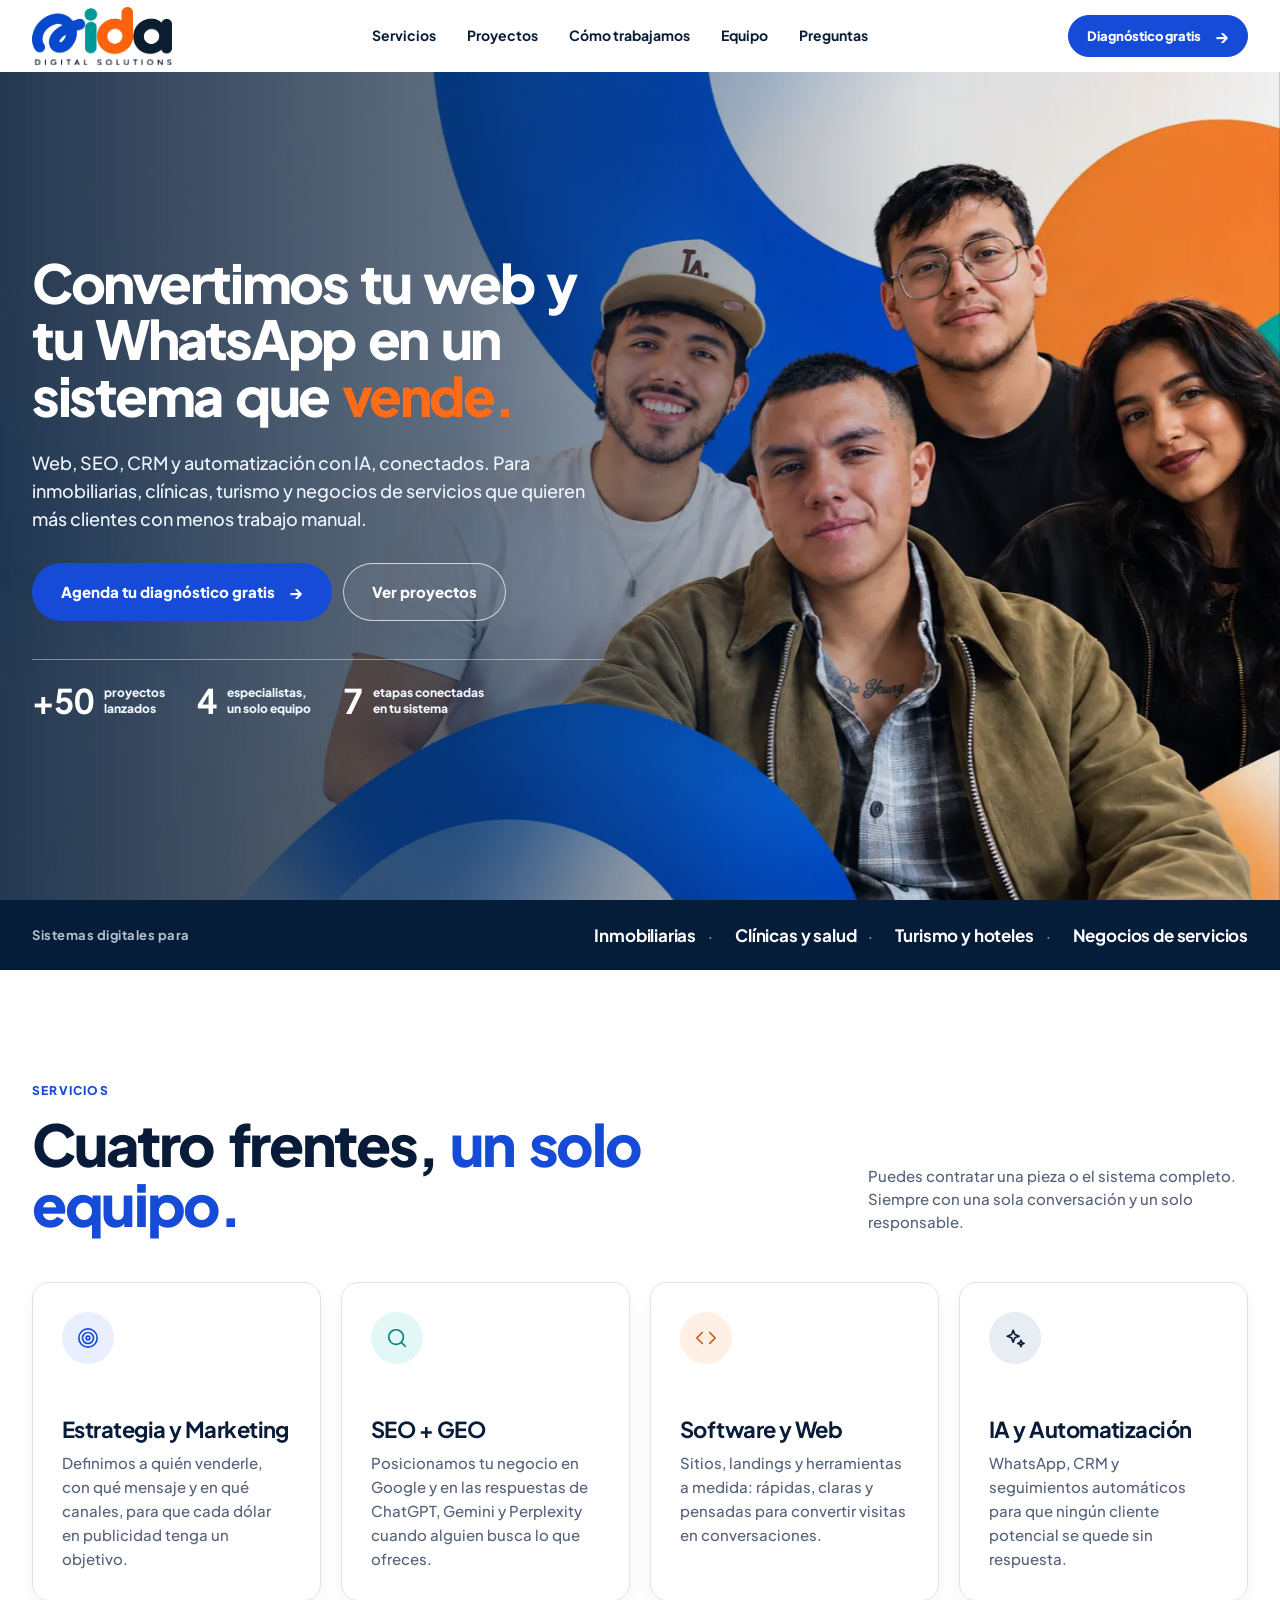
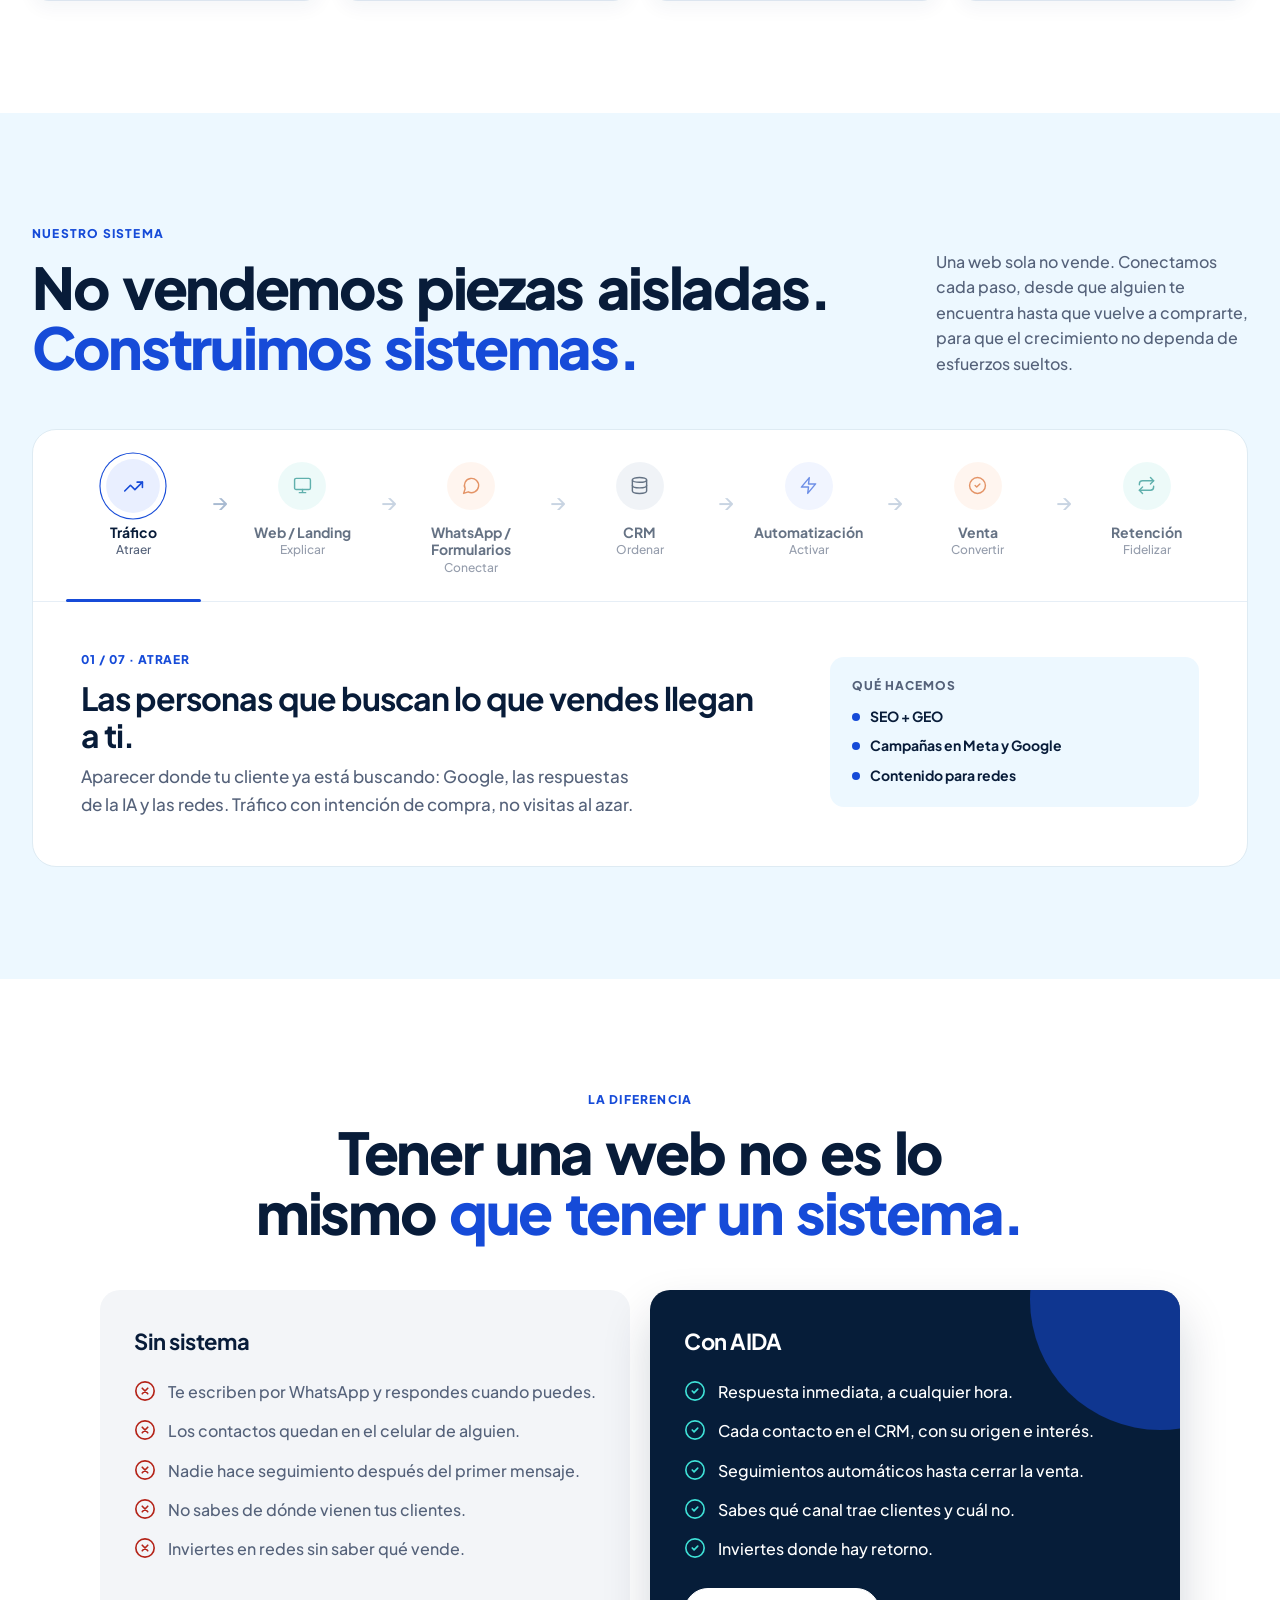
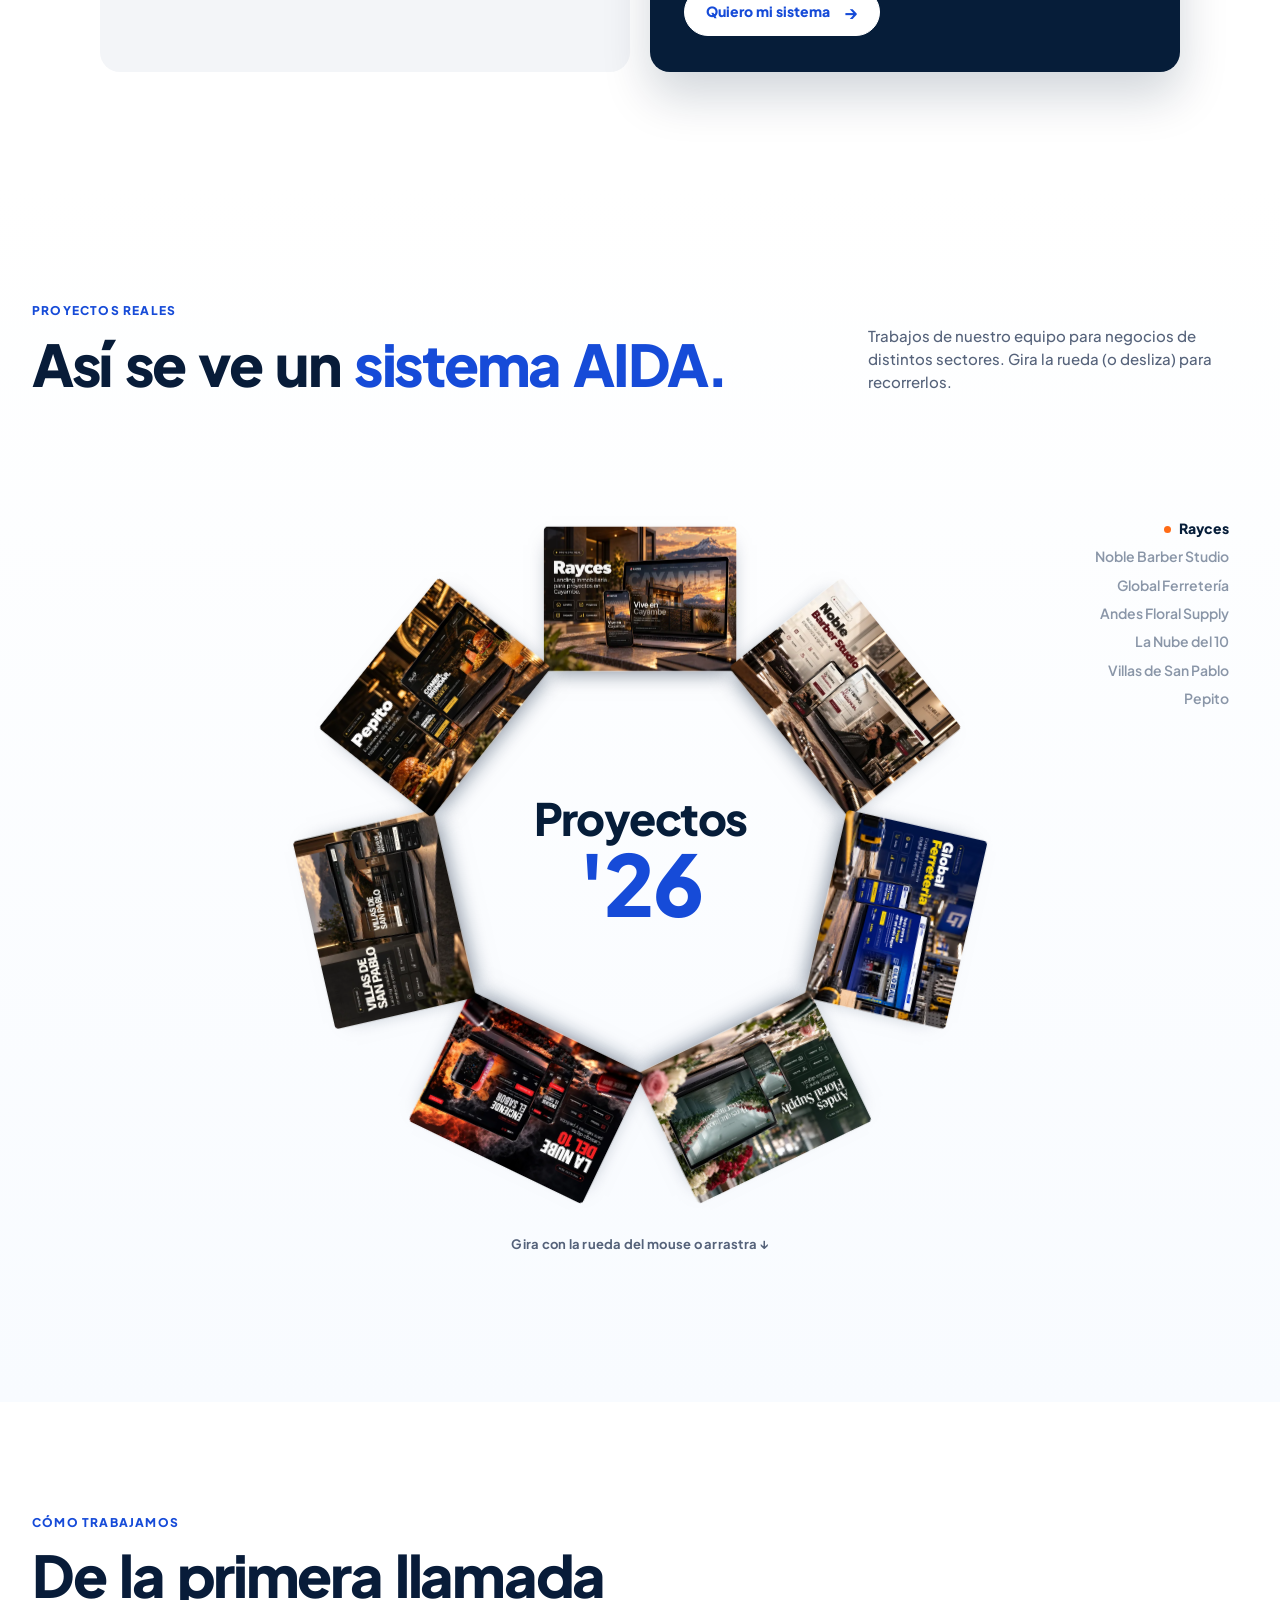
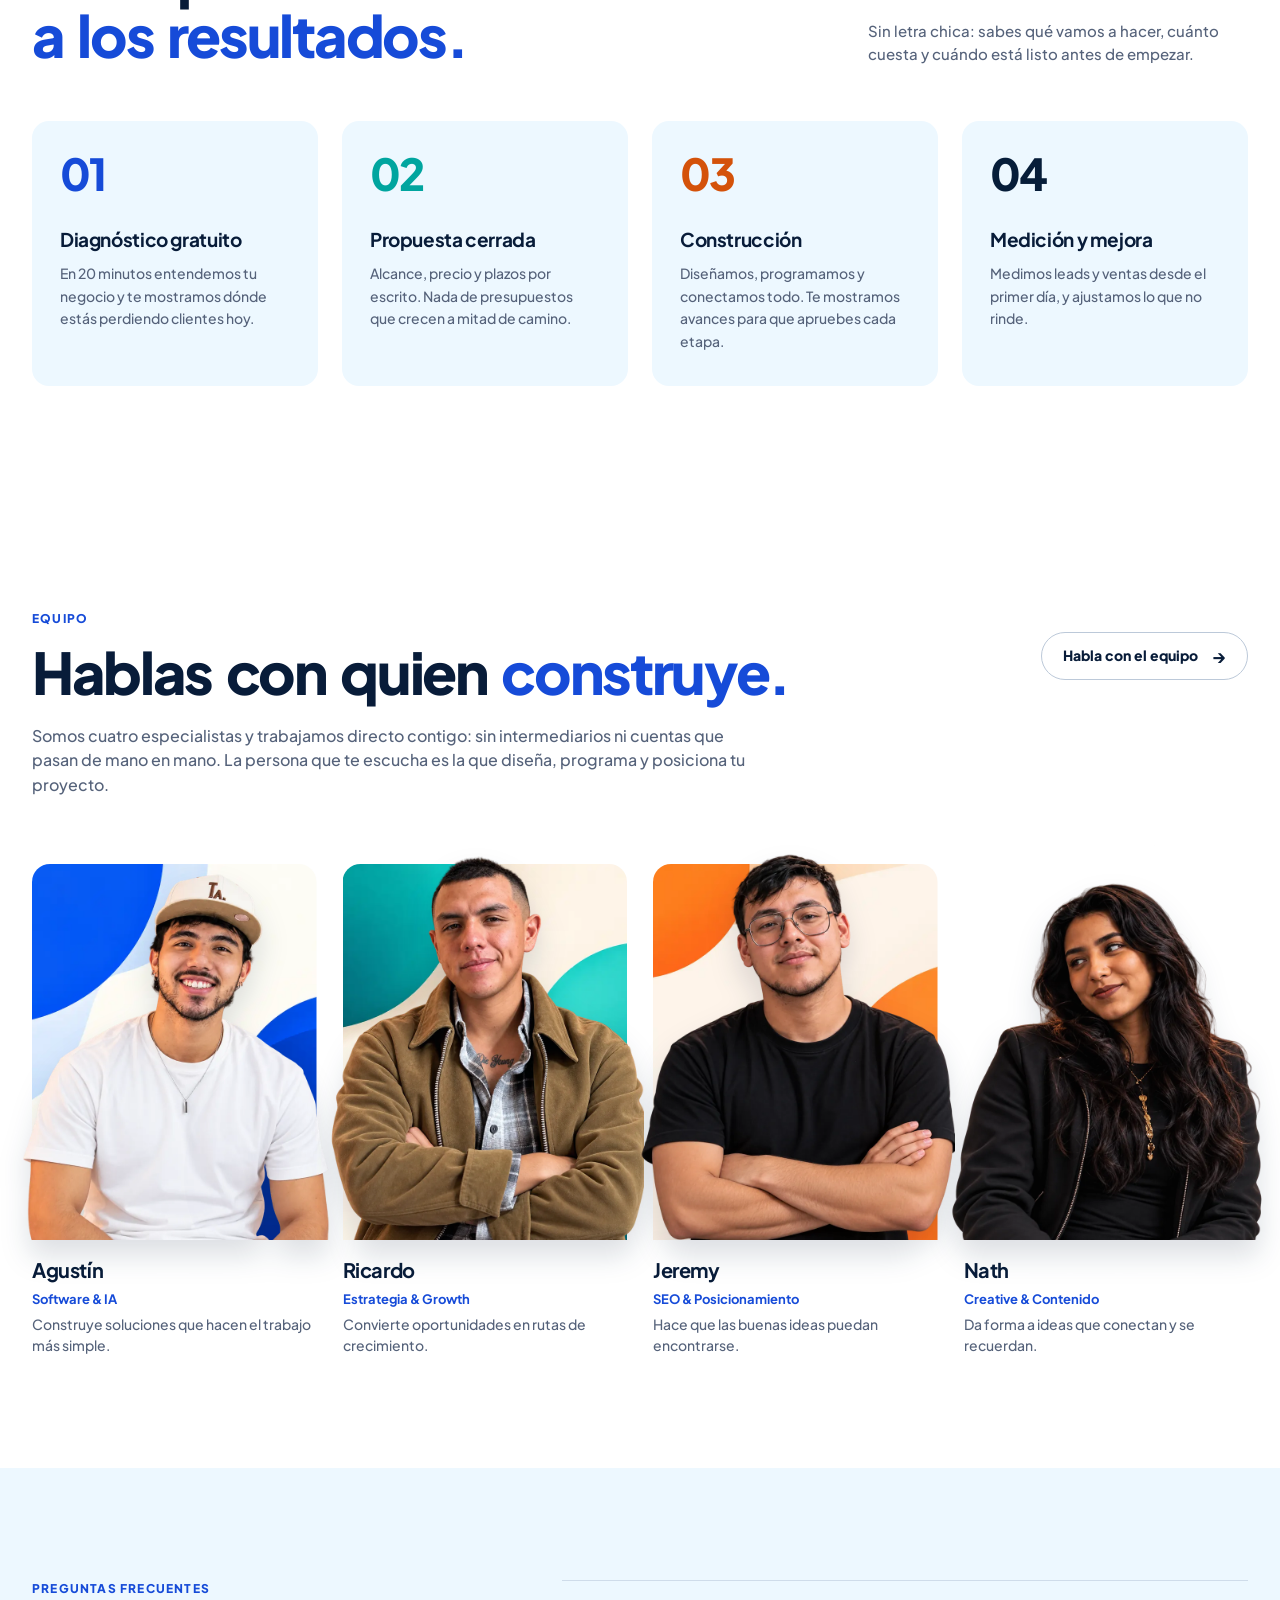
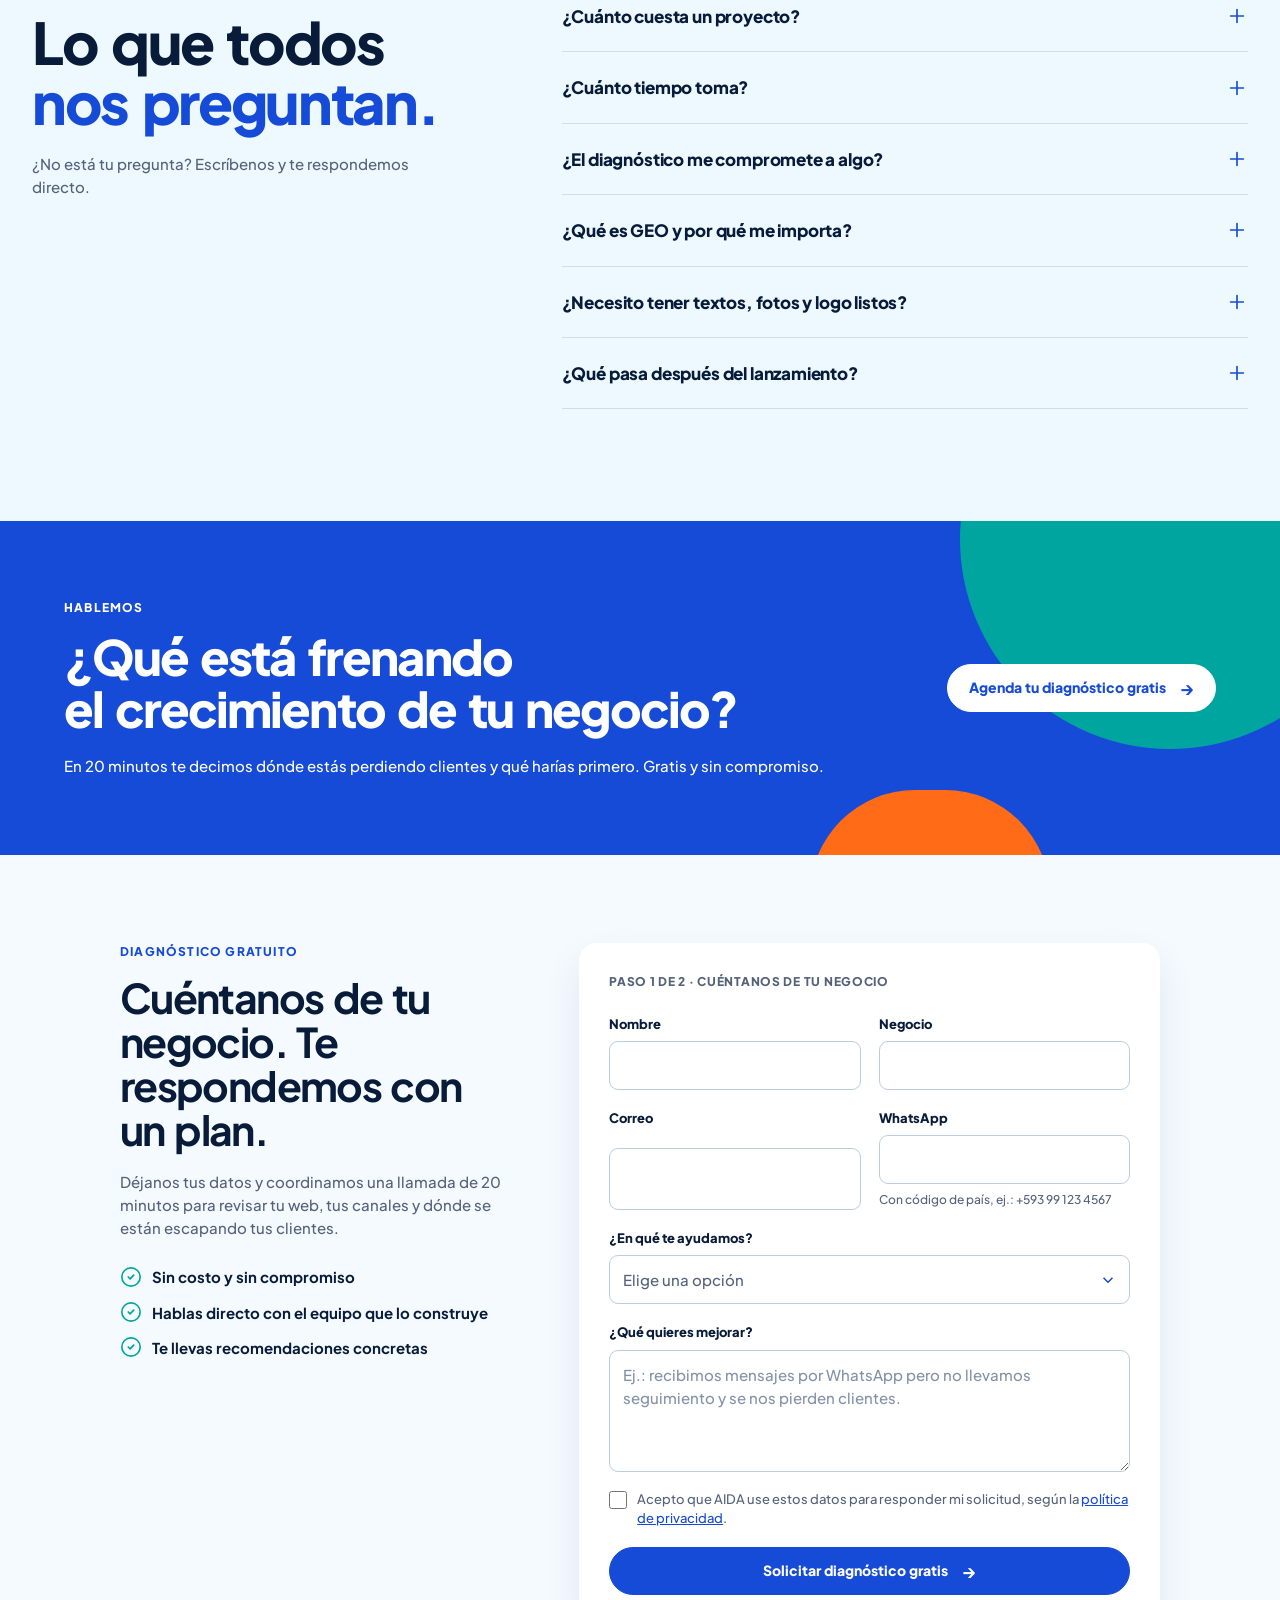
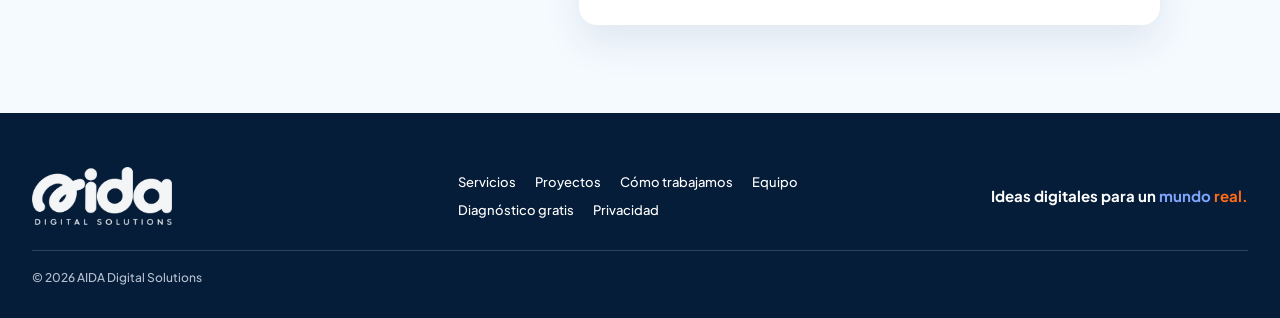
==== commit 0cec9664: "Mejorar la web en el celular: foto del equipo completa y animaciones - Hero con un recorte propio pa" ====
--- a/index.html
+++ b/index.html
@@ -27,7 +27,8 @@
   <meta name="twitter:card" content="summary_large_image">
 
   <link rel="preconnect" href="https://fonts.googleapis.com"><link rel="preconnect" href="https://fonts.gstatic.com" crossorigin>
-  <link rel="preload" as="image" href="assets/img/hero-1672.webp" imagesrcset="assets/img/hero-900.webp 900w, assets/img/hero-1672.webp 1672w" imagesizes="100vw" fetchpriority="high">
+  <link rel="preload" as="image" href="assets/img/hero-1672.webp" imagesrcset="assets/img/hero-900.webp 900w, assets/img/hero-1672.webp 1672w" imagesizes="100vw" media="(min-width: 761px)" fetchpriority="high">
+  <link rel="preload" as="image" href="assets/img/hero-mobile-800.webp" imagesrcset="assets/img/hero-mobile-800.webp 800w, assets/img/hero-mobile-1240.webp 1240w" imagesizes="100vw" media="(max-width: 760px)" fetchpriority="high">
   <link rel="stylesheet" href="https://fonts.googleapis.com/css2?family=Plus+Jakarta+Sans:wght@500;700;800&display=swap">
   <link rel="stylesheet" href="styles.css">
 
@@ -97,13 +98,13 @@
 
   <main id="contenido">
     <section class="hero" id="inicio">
-      <img class="hero-background" src="assets/img/hero-1672.webp" srcset="assets/img/hero-900.webp 900w, assets/img/hero-1672.webp 1672w" sizes="100vw" width="1672" height="941" alt="El equipo de AIDA Digital Solutions" fetchpriority="high">
+      <picture class="hero-picture"><source media="(max-width: 760px)" srcset="assets/img/hero-mobile-800.webp 800w, assets/img/hero-mobile-1240.webp 1240w" sizes="100vw" width="1240" height="910"><img class="hero-background" src="assets/img/hero-1672.webp" srcset="assets/img/hero-900.webp 900w, assets/img/hero-1672.webp 1672w" sizes="100vw" width="1672" height="941" alt="El equipo de AIDA Digital Solutions" fetchpriority="high"></picture>
       <div class="hero-scrim" aria-hidden="true"></div>
       <div class="hero-copy">
         <h1>Convertimos tu web y tu WhatsApp en un sistema que <em>vende.</em></h1>
         <p>Web, SEO, CRM y automatización con IA, conectados. Para inmobiliarias, clínicas, turismo y negocios de servicios que quieren más clientes con menos trabajo manual.</p>
         <div class="actions"><a class="button" href="#formulario">Agenda tu diagnóstico gratis <b aria-hidden="true">→</b></a><a class="button button-outline" href="#proyectos">Ver proyectos</a></div>
-        <ul class="facts">
+        <ul class="facts stagger">
           <li><strong>+50</strong><span>proyectos<br>lanzados</span></li>
           <li><strong>4</strong><span>especialistas,<br>un solo equipo</span></li>
           <li><strong>7</strong><span>etapas conectadas<br>en tu sistema</span></li>
@@ -274,7 +275,7 @@
     <section class="faq section" id="preguntas">
       <div class="wrap faq-inner">
         <div class="reveal"><p class="eyebrow">PREGUNTAS FRECUENTES</p><h2>Lo que todos <span>nos preguntan.</span></h2><p class="section-note">¿No está tu pregunta? Escríbenos y te respondemos directo.</p></div>
-        <div class="faq-list reveal">
+        <div class="faq-list reveal stagger-self">
           <details><summary>¿Cuánto cuesta un proyecto?<svg aria-hidden="true"><use href="#i-plus"/></svg></summary><p>Depende del alcance: una landing no cuesta lo mismo que un sistema completo con CRM y automatizaciones. Después del diagnóstico gratuito recibes una propuesta cerrada con precio y plazos, antes de comprometerte a nada.</p></details>
           <details><summary>¿Cuánto tiempo toma?<svg aria-hidden="true"><use href="#i-plus"/></svg></summary><p>Una landing se lanza mucho más rápido que un sistema completo. En la propuesta te damos un cronograma por etapas, y trabajamos por partes para que empieces a ver resultados antes de terminar todo.</p></details>
           <details><summary>¿El diagnóstico me compromete a algo?<svg aria-hidden="true"><use href="#i-plus"/></svg></summary><p>No. Son 20 minutos para entender tu negocio y mostrarte oportunidades concretas. Si después quieres trabajar con nosotros, genial; si no, te llevas el análisis igual.</p></details>
@@ -298,7 +299,7 @@
           <p class="eyebrow">DIAGNÓSTICO GRATUITO</p>
           <h2 id="form-title">Cuéntanos de tu negocio. Te respondemos con un plan.</h2>
           <p>Déjanos tus datos y coordinamos una llamada de 20 minutos para revisar tu web, tus canales y dónde se están escapando tus clientes.</p>
-          <ul class="form-benefits">
+          <ul class="form-benefits stagger">
             <li><svg aria-hidden="true"><use href="#i-check"/></svg>Sin costo y sin compromiso</li>
             <li><svg aria-hidden="true"><use href="#i-check"/></svg>Hablas directo con el equipo que lo construye</li>
             <li><svg aria-hidden="true"><use href="#i-check"/></svg>Te llevas recomendaciones concretas</li>
--- a/styles.css
+++ b/styles.css
@@ -392,13 +392,30 @@
   .header-cta { display: none }
   .menu-toggle { display: flex; width: 44px; height: 44px; padding: 10px; flex-direction: column; justify-content: center; gap: 6px; border: 0; border-radius: 50%; background: #eef3ff }
   .menu-toggle span { height: 2px; background: var(--blue); display: block }
-  .site-nav { position: absolute; top: 72px; left: 0; right: 0; padding: 19px 16px 23px; display: none; flex-direction: column; align-items: flex-start; gap: 17px; background: #fff; border-bottom: 1px solid var(--line); box-shadow: 0 14px 24px rgba(8, 28, 57, .08); font-size: 16px }
-  .site-nav.is-open { display: flex }
+  .menu-toggle span[aria-hidden] { width: 22px; margin-inline: auto; border-radius: 2px; transition: transform 380ms var(--ease) }
+  .menu-toggle[aria-expanded="true"] span:nth-of-type(2) { transform: translateY(4px) rotate(45deg) }
+  .menu-toggle[aria-expanded="true"] span:nth-of-type(3) { transform: translateY(-4px) rotate(-45deg) }
+  /* El menú baja como una cortina y los enlaces entran uno tras otro */
+  .site-nav { position: absolute; top: 72px; left: 0; right: 0; padding: 6px 16px 18px; display: flex; flex-direction: column; align-items: stretch; gap: 0; background: #fff; border-bottom: 1px solid var(--line); box-shadow: 0 22px 34px rgba(8, 28, 57, .12); font-size: 18px; visibility: hidden; clip-path: inset(0 0 100% 0); transition: clip-path 380ms var(--ease), visibility 0s linear 380ms }
+  .site-nav.is-open { visibility: visible; clip-path: inset(0 0 -80px 0); transition: clip-path 520ms var(--ease), visibility 0s }
+  .site-nav a { display: flex; justify-content: space-between; align-items: center; padding: 15px 2px; border-bottom: 1px solid #edf1f6; opacity: 0; transform: translateY(-12px); transition: opacity 180ms var(--ease), transform 180ms var(--ease) }
+  .site-nav a:last-child { border-bottom: 0 }
+  .site-nav a::after { position: static; content: "→"; height: auto; background: none; color: var(--blue); transform: translateX(-6px); opacity: .5; transition: none }
+  .site-nav.is-open a { opacity: 1; transform: none; transition: opacity 420ms var(--ease), transform 520ms var(--ease) }
+  .site-nav.is-open a:nth-child(2) { transition-delay: 50ms }
+  .site-nav.is-open a:nth-child(3) { transition-delay: 100ms }
+  .site-nav.is-open a:nth-child(4) { transition-delay: 150ms }
+  .site-nav.is-open a:nth-child(5) { transition-delay: 200ms }
+  .nav-backdrop { position: fixed; inset: 72px 0 0; z-index: 19; background: rgba(6, 29, 57, .38); opacity: 0; visibility: hidden; transition: opacity 380ms var(--ease), visibility 0s linear 380ms }
+  .nav-backdrop.is-open { opacity: 1; visibility: visible; transition: opacity 380ms var(--ease), visibility 0s }
   .section { padding: 64px 0 }
 
-  .hero { min-height: 680px; padding: 52px var(--edge); flex-direction: column; justify-content: flex-end; align-items: stretch }
-  .hero-background { object-position: 62% center }
-  .hero-scrim { background: linear-gradient(0deg, rgba(6, 29, 57, .92) 0%, rgba(6, 29, 57, .64) 54%, rgba(6, 29, 57, .12) 100%) }
+  /* En el teléfono la foto del equipo va completa arriba y se funde con el azul del texto */
+  .hero { min-height: 0; padding: 0 var(--edge) 44px; flex-direction: column; justify-content: flex-start; align-items: stretch }
+  .hero-picture { display: block; margin-inline: calc(var(--edge) * -1) }
+  .hero-background { position: relative; inset: auto; display: block; width: 100%; height: auto; aspect-ratio: 1240 / 910; object-fit: cover }
+  .hero-scrim { background: linear-gradient(180deg, rgba(6, 29, 57, 0) 0, rgba(6, 29, 57, 0) 38vw, rgba(6, 29, 57, .78) 60vw, var(--navy) 73.4vw) }
+  .hero-copy { margin-top: -17vw }
   .hero-copy { width: min(100%, 500px) }
   .hero h1, .section h2 { font-size: 40px }
   .hero h1 { font-size: 36px; line-height: 1.06 }
@@ -425,13 +442,29 @@
   .system { padding: 64px var(--edge) }
   .system-intro { grid-template-columns: 1fr; gap: 18px }
   .system-demo { margin-top: 31px }
-  .flow { display: flex; padding: 10px 6px 0; overflow-x: auto; scroll-snap-type: x mandatory; scrollbar-width: none }
-  .flow::-webkit-scrollbar { display: none }
-  .flow-step { flex: 0 0 96px; scroll-snap-align: center; padding: 8px 4px 16px }
-  .flow-step:not(:last-child)::after { top: 22px; right: -7px; font-size: 14px }
-  .flow-step b { font-size: 12px }
-  .flow-step small { font-size: 11px }
-  .stage-panel { grid-template-columns: 1fr; gap: 20px; padding: 24px 20px 26px }
+  /* Las 7 etapas caben en una fila: solo íconos unidos por una línea que se llena al avanzar */
+  .flow { grid-template-columns: repeat(7, minmax(0, 1fr)); padding: 18px 6px 0; border-bottom: 0 }
+  .flow-step { padding: 4px 0 14px; opacity: 1 }
+  .flow-step b, .flow-step small { position: absolute; width: 1px; height: 1px; overflow: hidden; clip: rect(0, 0, 0, 0); white-space: nowrap }
+  .flow-step:not(:last-child)::after { content: ""; top: 21px; left: calc(50% + 21px); right: calc(-50% + 21px); height: 2px; border-radius: 2px; background: linear-gradient(90deg, var(--blue) 50%, #dbe5f0 50%) 100% 0 / 200% 100% no-repeat; transition: background-position 520ms var(--ease) }
+  .flow-step.is-done::after { background-position: 0 0 }
+  .flow-step::before { display: none }
+  .flow-icon { width: 40px; height: 40px; margin: 0 auto; opacity: .55; transition: transform 320ms var(--ease), box-shadow 320ms var(--ease), opacity 320ms var(--ease) }
+  .flow-step.is-done .flow-icon, .flow-step[aria-selected="true"] .flow-icon { opacity: 1 }
+  .flow-step[aria-selected="true"] .flow-icon { transform: scale(1.14); box-shadow: 0 0 0 4px #fff, 0 0 0 5.5px currentColor }
+  .flow-caption { display: flex; align-items: baseline; justify-content: center; gap: 8px; min-height: 44px; margin: 0; padding: 4px 16px 14px; border-bottom: 1px solid #e6eef6; font-size: 15px }
+  .flow-caption b { color: var(--ink); font-weight: 800 }
+  .flow-caption span { color: var(--muted); font-size: 13px; font-weight: 600 }
+  .flow-caption.is-changing { animation: caption-in 420ms var(--ease) }
+  .flow-progress { position: relative; height: 3px; margin: -1px 0 0; background: transparent }
+  .flow-progress::after { content: ""; position: absolute; inset: 0; background: var(--stage-color, var(--blue)); transform: scaleX(0); transform-origin: left }
+  .system-demo.is-playing .flow-progress::after { animation: stage-progress var(--stage-duration, 6s) linear forwards }
+  .stage-panel { grid-template-columns: 1fr; gap: 20px; padding: 24px 20px 26px; touch-action: pan-y }
+  .stage-panel.is-entering { animation: stage-slide 460ms var(--ease) }
+  .stage-panel.is-entering.from-prev { animation-name: stage-slide-prev }
+  .swipe-hint { display: flex; justify-content: center; gap: 6px; margin: 0; padding: 0 0 18px }
+  .swipe-hint i { width: 6px; height: 6px; border-radius: 3px; background: #d3deea; transition: width 320ms var(--ease), background 320ms var(--ease) }
+  .swipe-hint i.is-on { width: 20px; background: var(--blue) }
   .stage-panel h3 { font-size: 22px }
 
   .cases { padding: 64px var(--edge) }
@@ -440,10 +473,11 @@
 
   .team-top .button { width: 100% }
   .team-lead { margin: 16px 0 29px }
-  .team-grid { grid-template-columns: 1fr; gap: 31px }
-  .portrait { height: 385px; max-width: 390px }
-  .portrait-bg { inset: 25px 0 0; height: calc(100% - 25px) }
-  .team-card h3 { font-size: 19px }
+  .team-grid { grid-template-columns: repeat(2, minmax(0, 1fr)); gap: 30px 14px }
+  .portrait { height: min(62vw, 270px) }
+  .portrait-bg { inset: 18px 0 0; height: calc(100% - 18px) }
+  .team-card h3 { font-size: 17px }
+  .team-card p { font-size: 12.5px }
 
   .cta { padding: 64px var(--edge) }
   .cta-inner { align-items: flex-start; flex-direction: column }
@@ -472,7 +506,8 @@
   .compare-card { padding: 24px 22px 26px }
   .compare-card li { font-size: 15px }
   .compare-after .button { width: 100% }
-  .js .reveal { transform: translateY(14px) }
+  .js .reveal { transform: translateY(26px) }
+  .js .reveal-card { transform: translateY(30px) scale(.97) }
 }
 
 /* Logo que se escribe: cada trazo de la máscara destapa el logo real en orden de escritura */
@@ -501,3 +536,50 @@
   .mobile-cta, .mobile-cta.is-visible { transition: none }
   .lw-stroke, .lw-tagline, .lw-fill { animation: none; opacity: 1; stroke-dashoffset: 0; transform: none }
 }
+
+/* ─── Movimiento ─────────────────────────────────────────────────────────── */
+@keyframes caption-in { from { opacity: 0; transform: translateY(6px) } }
+@keyframes stage-slide { from { opacity: 0; transform: translateX(28px) } }
+@keyframes stage-slide-prev { from { opacity: 0; transform: translateX(-28px) } }
+@keyframes hero-rise { from { opacity: 0; transform: translateY(22px) } }
+@keyframes hero-settle { from { transform: scale(1.06) } }
+.flow-caption, .flow-progress, .swipe-hint { display: none }
+@media (max-width: 760px) { .flow-caption, .swipe-hint { display: flex } .flow-progress { display: block } }
+
+/* Paneles del sistema apilados en la misma celda: el alto no salta al cambiar de etapa */
+.js .stage-panels { display: grid }
+.js .stage-panels > .stage-panel { grid-area: 1 / 1 }
+.js .stage-panels > .stage-panel.is-off { visibility: hidden; pointer-events: none }
+
+@media (prefers-reduced-motion: no-preference) {
+  /* Hero: la foto se asienta y el texto sube en orden */
+  .js .hero-background { animation: hero-settle 1600ms var(--ease) both }
+  .js .hero-copy > * { animation: hero-rise 900ms var(--ease) both }
+  .js .hero-copy > :nth-child(2) { animation-delay: 120ms }
+  .js .hero-copy > :nth-child(3) { animation-delay: 220ms }
+  .js .hero-copy > :nth-child(4) { animation-delay: 320ms }
+
+  /* Listas que entran elemento por elemento cuando su bloque aparece */
+  .js .reveal .stagger > *, .js .reveal.stagger-self > * { opacity: 0; transform: translateY(12px); transition: opacity 520ms var(--ease), transform 620ms var(--ease); transition-delay: calc(var(--reveal-delay, 0ms) + 160ms + var(--i, 0) * 70ms) }
+  .js .reveal.is-visible .stagger > *, .js .reveal.is-visible.stagger-self > * { opacity: 1; transform: none }
+  .js .hero .stagger > * { animation: hero-rise 800ms var(--ease) both; animation-delay: calc(420ms + var(--i, 0) * 90ms) }
+
+  /* Servicios: el ícono aparece con un pequeño rebote */
+  .js .service-card .icon { transform: scale(.55); opacity: 0; transition: transform 640ms cubic-bezier(.34, 1.56, .64, 1), opacity 300ms var(--ease); transition-delay: calc(var(--reveal-delay, 0ms) + 220ms) }
+  .js .service-card.is-visible .icon { transform: none; opacity: 1 }
+
+  /* Equipo: sube el fondo, luego la persona y al final el texto */
+  .js .team-card .portrait-bg { clip-path: inset(100% 0 0 0 round 18px 18px 0 0); transition: clip-path 760ms var(--ease); transition-delay: var(--reveal-delay, 0ms) }
+  .js .team-card.is-visible .portrait-bg { clip-path: inset(0 0 0 0 round 18px 18px 0 0) }
+  .js .team-card .portrait-person { opacity: 0; translate: 0 36px; transition: transform 220ms var(--ease), translate 900ms var(--ease), opacity 600ms var(--ease); transition-delay: 0ms, calc(var(--reveal-delay, 0ms) + 200ms), calc(var(--reveal-delay, 0ms) + 200ms) }
+  .js .team-card.is-visible .portrait-person { opacity: 1; translate: none }
+  .js .team-card > :not(.portrait) { opacity: 0; transform: translateY(8px); transition: opacity 500ms var(--ease), transform 600ms var(--ease); transition-delay: calc(var(--reveal-delay, 0ms) + 420ms) }
+  .js .team-card.is-visible > :not(.portrait) { opacity: 1; transform: none }
+  .js .team-card.reveal { transform: none }
+
+  /* Preguntas: la respuesta aparece mientras la fila se abre (la altura la anima app.js) */
+  .faq details p { transition: opacity 360ms var(--ease), transform 420ms var(--ease) }
+  .faq details:not([open]) p, .faq details.is-closing p { opacity: 0; transform: translateY(-6px) }
+  .faq summary { transition: color 200ms var(--ease) }
+  .faq details[open]:not(.is-closing) summary { color: var(--blue) }
+}
